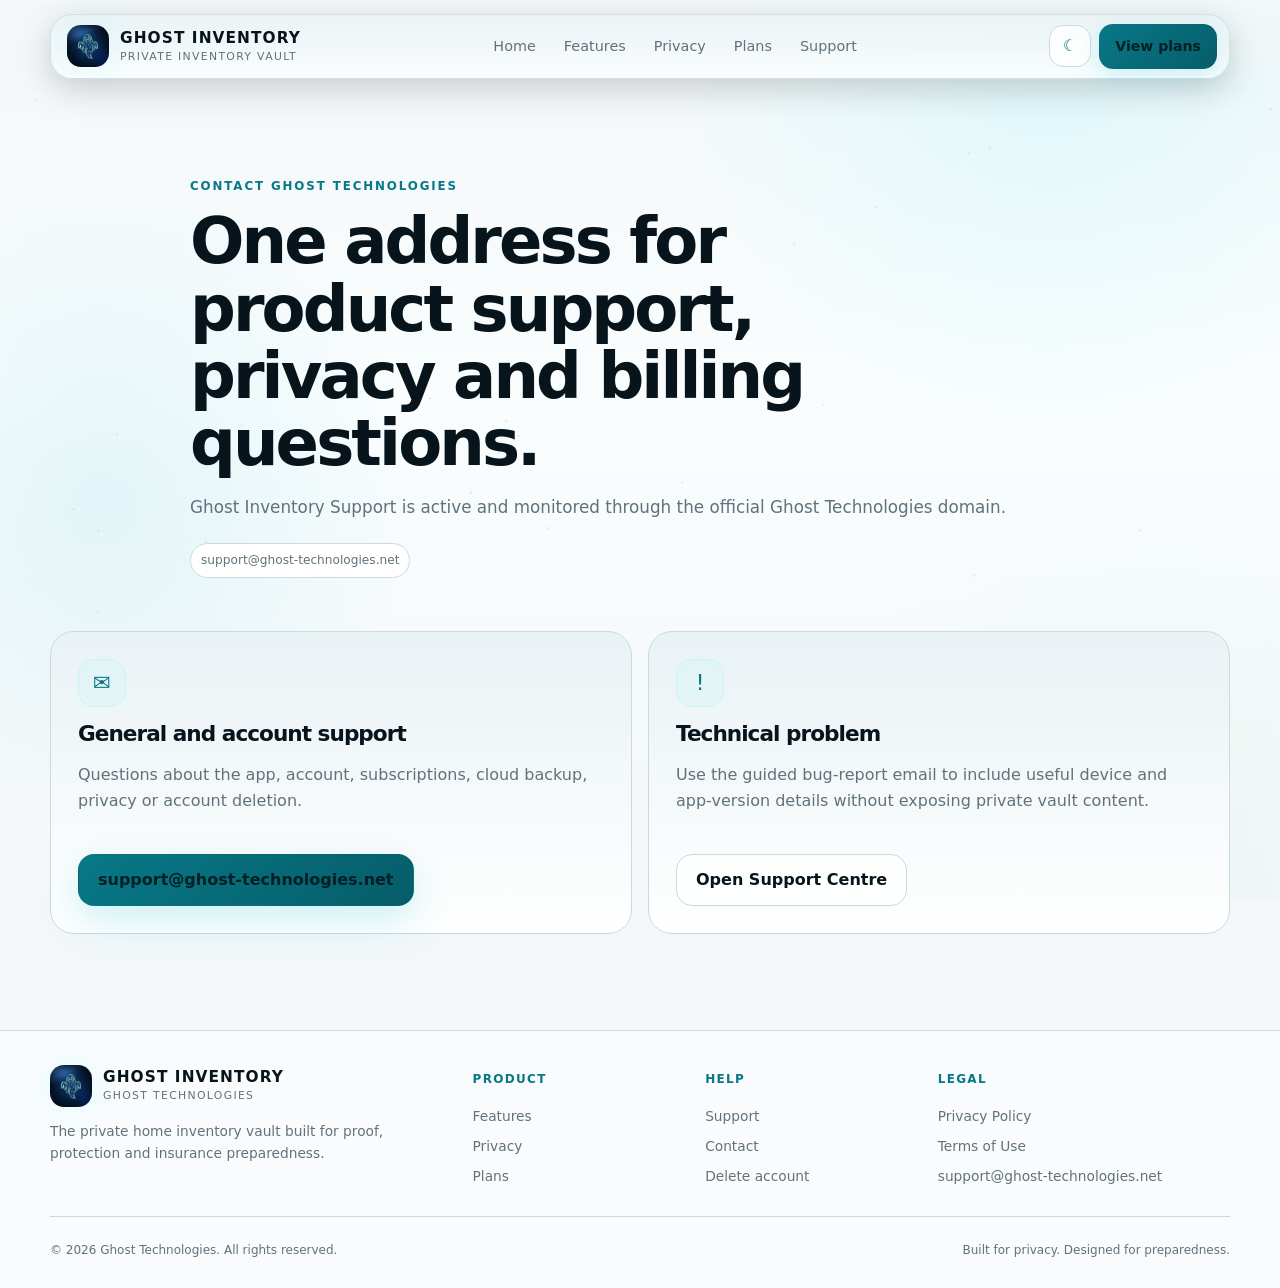
==== contact/index.html @ 8e13307a "Add files via upload" ====
<!doctype html><html lang="en"><head><meta charset="utf-8"><meta name="viewport" content="width=device-width,initial-scale=1"><title>Contact — Ghost Inventory</title><meta name="description" content="Contact Ghost Inventory Support for product, account, subscription, privacy and technical questions."><meta name="theme-color" content="#020609"><link rel="canonical" href="https://ghost-technologies.net/contact/"><link rel="icon" href="/assets/images/icon-32.png" sizes="32x32"><link rel="apple-touch-icon" href="/assets/images/icon-192.png"><link rel="manifest" href="/site.webmanifest"><meta property="og:title" content="Contact — Ghost Inventory"><meta property="og:description" content="Contact Ghost Inventory Support for product, account, subscription, privacy and technical questions."><meta property="og:type" content="website"><meta property="og:image" content="https://ghost-technologies.net/assets/images/social-card.jpg"><meta property="og:url" content="https://ghost-technologies.net/contact/"><meta name="twitter:card" content="summary_large_image"><link rel="stylesheet" href="/assets/css/styles.css"></head><body>
<a class="skip-link" href="#main">Skip to content</a><div class="ambient"></div><canvas class="network-bg" aria-hidden="true"></canvas>
<header class="site-header"><div class="shell"><nav class="nav-wrap" aria-label="Primary navigation">
<a class="brand" href="/"><img src="/assets/images/ghost-inventory-icon.png" alt=""><span class="brand-wordmark"><strong>GHOST INVENTORY</strong><span>Private inventory vault</span></span></a>
<div class="nav-links" data-nav-links><a href="/">Home</a><a href="/#features">Features</a><a href="/#security">Privacy</a><a href="/#plans">Plans</a><a href="/support/">Support</a></div><div class="nav-actions"><button class="icon-btn" type="button" data-theme-toggle aria-label="Switch theme">☀</button><a class="nav-cta" href="/#plans">View plans</a><button class="menu-btn" type="button" data-mobile-menu aria-expanded="false" aria-label="Open navigation">☰</button></div>
</nav></div></header><main id="main">
<section class="legal-hero"><div class="shell"><div class="kicker">Contact Ghost Technologies</div><h1>One address for product support, privacy and billing questions.</h1><p>Ghost Inventory Support is active and monitored through the official Ghost Technologies domain.</p><div class="legal-meta"><span class="meta-chip">support@ghost-technologies.net</span></div></div></section><section class="section" style="padding-top:15px"><div class="shell"><div class="support-grid"><article class="support-card reveal"><div class="feature-icon">✉</div><h2>General and account support</h2><p>Questions about the app, account, subscriptions, cloud backup, privacy or account deletion.</p><a class="btn btn-primary" href="mailto:support@ghost-technologies.net?subject=Ghost%20Inventory%20Question">support@ghost-technologies.net</a></article><article class="support-card reveal"><div class="feature-icon">!</div><h2>Technical problem</h2><p>Use the guided bug-report email to include useful device and app-version details without exposing private vault content.</p><a class="btn btn-secondary" href="/support/">Open Support Centre</a></article></div></div></section></main><footer class="site-footer"><div class="shell"><div class="footer-grid">
<div class="footer-brand"><a class="brand" href="/"><img src="/assets/images/ghost-inventory-icon.png" alt=""><span class="brand-wordmark"><strong>GHOST INVENTORY</strong><span>Ghost Technologies</span></span></a><p>The private home inventory vault built for proof, protection and insurance preparedness.</p></div>
<div class="footer-col"><h4>Product</h4><a href="/#features">Features</a><a href="/#security">Privacy</a><a href="/#plans">Plans</a></div>
<div class="footer-col"><h4>Help</h4><a href="/support/">Support</a><a href="/contact/">Contact</a><a href="/delete-account/">Delete account</a></div>
<div class="footer-col"><h4>Legal</h4><a href="/privacy/">Privacy Policy</a><a href="/terms/">Terms of Use</a><a href="mailto:support@ghost-technologies.net">support@ghost-technologies.net</a></div>
</div><div class="footer-bottom"><span>© <span data-year></span> Ghost Technologies. All rights reserved.</span><span>Built for privacy. Designed for preparedness.</span></div></div></footer><script src="/assets/js/main.js" defer></script></body></html>
---- assets/css/styles.css ----
:root {
  --bg:#020609; --panel:#071118; --card:#0b1720; --card-soft:#11242e;
  --cyan:#72f5fb; --cyan-deep:#18b8cb; --text:#f5fbfd; --muted:#92a7b2;
  --line:#203944; --green:#78dfa2; --amber:#ffbf5b; --blue:#78b7ff;
  --purple:#b4a0ff; --gold:#ddb755; --danger:#ff737a;
  --shadow:0 24px 70px rgba(0,0,0,.38); --radius:24px; --max:1180px;
  color-scheme:dark;
}
:root[data-theme="light"] {
  --bg:#f3f7f9; --panel:#fafdfe; --card:#fff; --card-soft:#e9f2f5;
  --cyan:#087887; --cyan-deep:#065d69; --text:#07141b; --muted:#61727b;
  --line:#cadae0; --green:#13744c; --amber:#b96f00; --blue:#2168b6;
  --purple:#6849b6; --gold:#856100; --danger:#b3261e;
  --shadow:0 24px 65px rgba(24,55,68,.12); color-scheme:light;
}
*{box-sizing:border-box}html{scroll-behavior:smooth}body{margin:0;background:var(--bg);color:var(--text);font-family:Inter,ui-sans-serif,system-ui,-apple-system,BlinkMacSystemFont,"Segoe UI",sans-serif;line-height:1.6;overflow-x:hidden}a{color:inherit;text-decoration:none}img{max-width:100%;display:block}button,input,textarea{font:inherit}::selection{background:rgba(114,245,251,.25);color:var(--text)}
.skip-link{position:fixed;left:16px;top:-60px;background:var(--cyan);color:#001f26;padding:12px 16px;border-radius:12px;z-index:9999;font-weight:800}.skip-link:focus{top:16px}
.network-bg{position:fixed;inset:0;z-index:-3;width:100%;height:100%;opacity:.58;pointer-events:none}.ambient{position:fixed;inset:0;z-index:-4;pointer-events:none;background:radial-gradient(circle at 82% 8%,rgba(114,245,251,.16),transparent 28%),radial-gradient(circle at 8% 55%,rgba(24,184,203,.10),transparent 25%),radial-gradient(circle at 90% 90%,rgba(120,223,162,.06),transparent 24%),linear-gradient(180deg,var(--bg),var(--panel) 45%,var(--bg))}
.shell{width:min(var(--max),calc(100% - 36px));margin:0 auto}.site-header{position:sticky;top:0;z-index:50;padding:14px 0;background:linear-gradient(180deg,rgba(2,6,9,.88),rgba(2,6,9,.48),transparent);backdrop-filter:blur(18px);-webkit-backdrop-filter:blur(18px)}:root[data-theme="light"] .site-header{background:linear-gradient(180deg,rgba(243,247,249,.92),rgba(243,247,249,.6),transparent)}
.nav-wrap{display:flex;align-items:center;justify-content:space-between;gap:22px;padding:9px 12px 9px 16px;border:1px solid color-mix(in srgb,var(--line) 78%,transparent);border-radius:22px;background:linear-gradient(180deg,color-mix(in srgb,var(--card-soft) 88%,transparent),color-mix(in srgb,var(--panel) 94%,transparent));box-shadow:0 10px 34px rgba(0,0,0,.18)}.brand{display:flex;align-items:center;gap:11px;min-width:max-content}.brand img{width:42px;height:42px;border-radius:14px;box-shadow:0 0 28px rgba(114,245,251,.16)}.brand-wordmark{display:flex;flex-direction:column;line-height:1.1}.brand-wordmark strong{font-size:.96rem;letter-spacing:.07em}.brand-wordmark span{font-size:.68rem;color:var(--muted);letter-spacing:.12em;text-transform:uppercase;margin-top:4px}
.nav-links{display:flex;align-items:center;gap:4px}.nav-links a{padding:10px 12px;color:var(--muted);font-size:.9rem;border-radius:12px;transition:.2s ease}.nav-links a:hover,.nav-links a[aria-current="page"]{color:var(--text);background:color-mix(in srgb,var(--card-soft) 78%,transparent)}.nav-actions{display:flex;align-items:center;gap:8px}.icon-btn,.menu-btn{width:42px;height:42px;border-radius:14px;border:1px solid var(--line);background:color-mix(in srgb,var(--card) 86%,transparent);color:var(--cyan);display:grid;place-items:center;cursor:pointer;transition:.2s ease}.icon-btn:hover,.menu-btn:hover{transform:translateY(-1px);border-color:color-mix(in srgb,var(--cyan) 45%,var(--line))}.menu-btn{display:none}.nav-cta{padding:11px 16px;border-radius:14px;background:linear-gradient(135deg,var(--cyan),var(--cyan-deep));color:#001f26;font-weight:850;font-size:.88rem;box-shadow:0 8px 24px rgba(24,184,203,.18)}
.hero{padding:88px 0 68px;min-height:760px;display:grid;align-items:center}.hero-grid{display:grid;grid-template-columns:minmax(0,1.02fr) minmax(430px,.98fr);gap:64px;align-items:center}.eyebrow{display:inline-flex;align-items:center;gap:9px;color:var(--cyan);font-size:.76rem;letter-spacing:.15em;text-transform:uppercase;font-weight:800}.eyebrow:before{content:"";width:30px;height:1px;background:linear-gradient(90deg,transparent,var(--cyan))}.hero h1{font-size:clamp(3.2rem,7vw,6.2rem);line-height:.96;letter-spacing:-.055em;margin:18px 0 24px;max-width:820px}.hero h1 span{display:block;background:linear-gradient(110deg,var(--text) 12%,var(--cyan) 62%,var(--blue));-webkit-background-clip:text;background-clip:text;color:transparent}.hero-copy{font-size:clamp(1.05rem,1.6vw,1.25rem);color:var(--muted);max-width:680px}.hero-actions{display:flex;gap:12px;flex-wrap:wrap;margin-top:32px}.btn{display:inline-flex;align-items:center;justify-content:center;gap:9px;min-height:50px;padding:12px 19px;border-radius:16px;border:1px solid var(--line);font-weight:800;transition:.22s ease;cursor:pointer}.btn:hover{transform:translateY(-2px)}.btn-primary{background:linear-gradient(135deg,var(--cyan),var(--cyan-deep));color:#001f26;border-color:transparent;box-shadow:0 15px 38px rgba(24,184,203,.2)}.btn-secondary{background:color-mix(in srgb,var(--card) 86%,transparent);color:var(--text)}.hero-proof{display:flex;gap:22px;flex-wrap:wrap;margin-top:30px;color:var(--muted);font-size:.88rem}.hero-proof span{display:flex;align-items:center;gap:8px}.hero-proof i{width:7px;height:7px;border-radius:50%;background:var(--green);box-shadow:0 0 14px var(--green)}
.device-stage{position:relative;min-height:610px;display:grid;place-items:center}.device-glow{position:absolute;width:510px;height:510px;border-radius:50%;background:radial-gradient(circle,rgba(114,245,251,.18),rgba(24,184,203,.06) 45%,transparent 70%);filter:blur(5px)}.phone{position:relative;width:350px;min-height:690px;border-radius:52px;padding:13px;background:linear-gradient(145deg,#213844,#071118 44%,#0b1720);box-shadow:0 50px 100px rgba(0,0,0,.52),inset 0 0 0 1px rgba(255,255,255,.14);transform:rotate(2.2deg);z-index:2}.phone:before{content:"";position:absolute;top:18px;left:50%;transform:translateX(-50%);width:103px;height:26px;border-radius:20px;background:#020609;z-index:5}.phone-screen{min-height:664px;border-radius:41px;overflow:hidden;padding:44px 14px 18px;background:radial-gradient(circle at 90% 0,rgba(114,245,251,.13),transparent 27%),linear-gradient(180deg,#020609,#071118 58%,#020609);border:1px solid rgba(114,245,251,.1)}.mock-top{display:flex;justify-content:space-between;align-items:center;margin-bottom:17px}.mock-brand{font-size:.72rem;letter-spacing:.13em;color:var(--cyan);font-weight:800}.mock-avatar{width:31px;height:31px;border-radius:11px;background:var(--card-soft);border:1px solid var(--line);display:grid;place-items:center;color:var(--cyan)}.mock-title{font-size:1.33rem;font-weight:800;margin-bottom:3px}.mock-sub{font-size:.72rem;color:var(--muted)}.property-card{margin-top:14px;border-radius:21px;overflow:hidden;border:1px solid var(--line);background:var(--card);box-shadow:0 18px 40px rgba(0,0,0,.28)}.property-image{height:150px;background:linear-gradient(180deg,transparent 40%,rgba(2,6,9,.86)),url('/assets/images/estate.jpg') center/cover}.property-body{padding:13px}.property-line{display:flex;justify-content:space-between;gap:8px;align-items:center}.property-line strong{font-size:.9rem}.status-pill{font-size:.58rem;letter-spacing:.08em;padding:5px 7px;border-radius:99px;color:var(--green);background:rgba(120,223,162,.09);border:1px solid rgba(120,223,162,.24)}.property-meta{display:flex;gap:15px;color:var(--muted);font-size:.64rem;margin-top:7px}.mock-grid{display:grid;grid-template-columns:repeat(3,1fr);gap:8px;margin-top:11px}.metric{padding:10px 8px;border-radius:15px;background:var(--card);border:1px solid var(--line)}.metric b{display:block;font-size:.88rem}.metric span{font-size:.56rem;color:var(--muted);text-transform:uppercase;letter-spacing:.08em}.activity{margin-top:12px;padding:13px;border-radius:18px;background:linear-gradient(180deg,var(--card-soft),var(--card));border:1px solid var(--line)}.activity-head{display:flex;justify-content:space-between;font-size:.72rem;font-weight:800;margin-bottom:10px}.activity-list{display:grid;gap:8px}.activity-item{display:flex;align-items:center;gap:9px}.activity-thumb{width:34px;height:34px;border-radius:11px;object-fit:cover}.activity-copy{flex:1;min-width:0}.activity-copy b{font-size:.64rem;display:block;white-space:nowrap;overflow:hidden;text-overflow:ellipsis}.activity-copy span{font-size:.55rem;color:var(--muted)}.floating-chip{position:absolute;z-index:4;padding:13px 15px;border-radius:18px;background:linear-gradient(180deg,rgba(17,36,46,.94),rgba(7,17,24,.94));border:1px solid rgba(114,245,251,.28);box-shadow:var(--shadow);backdrop-filter:blur(14px);font-size:.78rem}.floating-chip b{color:var(--cyan);display:block;font-size:.68rem;letter-spacing:.08em;text-transform:uppercase;margin-bottom:2px}.chip-one{left:-16px;top:120px}.chip-two{right:-20px;bottom:95px}
.trust-bar{padding:18px 0 80px}.trust-card{display:grid;grid-template-columns:repeat(4,1fr);gap:1px;border:1px solid var(--line);border-radius:23px;overflow:hidden;background:var(--line);box-shadow:var(--shadow)}.trust-item{padding:20px;background:color-mix(in srgb,var(--card) 94%,transparent)}.trust-item strong{font-size:.9rem;display:block}.trust-item span{font-size:.78rem;color:var(--muted)}
.section{padding:96px 0}.section-head{max-width:760px;margin-bottom:42px}.section-head.center{text-align:center;margin-inline:auto}.kicker{font-size:.74rem;letter-spacing:.16em;text-transform:uppercase;color:var(--cyan);font-weight:850}.section h2,.legal-hero h1{font-size:clamp(2.3rem,5vw,4.4rem);line-height:1.05;letter-spacing:-.045em;margin:13px 0 16px}.section-head p,.legal-hero p{color:var(--muted);font-size:1.05rem}.feature-grid{display:grid;grid-template-columns:repeat(12,1fr);gap:16px}.feature-card{position:relative;overflow:hidden;padding:28px;border:1px solid var(--line);border-radius:var(--radius);background:linear-gradient(180deg,color-mix(in srgb,var(--card-soft) 76%,transparent),color-mix(in srgb,var(--card) 94%,transparent));box-shadow:0 18px 50px rgba(0,0,0,.18);min-height:260px}.feature-card.large{grid-column:span 7}.feature-card.medium{grid-column:span 5}.feature-card.third{grid-column:span 4}.feature-icon{width:48px;height:48px;border-radius:16px;display:grid;place-items:center;background:rgba(114,245,251,.08);border:1px solid rgba(114,245,251,.23);color:var(--cyan);font-size:1.35rem}.feature-card h3{font-size:1.35rem;margin:20px 0 8px}.feature-card p{color:var(--muted);margin:0;max-width:520px}.feature-card .micro{margin-top:22px;font-size:.72rem;letter-spacing:.1em;text-transform:uppercase;color:var(--cyan)}.card-orb{position:absolute;width:220px;height:220px;border-radius:50%;right:-80px;bottom:-100px;background:radial-gradient(circle,rgba(114,245,251,.15),transparent 65%)}
.security-wrap{display:grid;grid-template-columns:.95fr 1.05fr;gap:56px;align-items:center}.security-visual{position:relative;min-height:540px;border-radius:34px;border:1px solid var(--line);background:radial-gradient(circle at 50% 28%,rgba(114,245,251,.15),transparent 34%),linear-gradient(180deg,var(--card-soft),var(--card));display:grid;place-items:center;overflow:hidden;box-shadow:var(--shadow)}.security-visual:after{content:"";position:absolute;inset:20px;border:1px solid rgba(114,245,251,.08);border-radius:25px}.security-ghost{width:260px;filter:drop-shadow(0 0 38px rgba(114,245,251,.25));animation:float 6s ease-in-out infinite}.security-ring{position:absolute;width:370px;height:370px;border-radius:50%;border:1px solid rgba(114,245,251,.2);box-shadow:inset 0 0 50px rgba(114,245,251,.04)}.security-ring:before,.security-ring:after{content:"";position:absolute;border-radius:50%;inset:32px;border:1px dashed rgba(114,245,251,.15)}.security-ring:after{inset:76px;border-style:solid}.security-copy ul{list-style:none;padding:0;margin:28px 0 0;display:grid;gap:14px}.security-copy li{display:grid;grid-template-columns:38px 1fr;gap:12px;align-items:start;padding:14px;border-radius:17px;border:1px solid var(--line);background:color-mix(in srgb,var(--card) 83%,transparent)}.security-copy li i{width:34px;height:34px;border-radius:12px;background:rgba(120,223,162,.09);border:1px solid rgba(120,223,162,.2);display:grid;place-items:center;color:var(--green);font-style:normal;font-weight:900}.security-copy li b{display:block;margin-bottom:2px}.security-copy li span{font-size:.86rem;color:var(--muted)}
.steps{display:grid;grid-template-columns:repeat(3,1fr);gap:16px}.step{padding:26px;border-radius:23px;border:1px solid var(--line);background:var(--card)}.step-num{font-size:.72rem;color:var(--cyan);letter-spacing:.1em;font-weight:900}.step h3{font-size:1.22rem;margin:12px 0 7px}.step p{color:var(--muted);margin:0}.step-line{height:3px;width:52px;border-radius:5px;background:linear-gradient(90deg,var(--cyan),var(--cyan-deep));margin-top:20px}
.pricing-grid{display:grid;grid-template-columns:repeat(3,1fr);gap:16px;align-items:stretch}.price-card{position:relative;padding:27px;border:1px solid var(--line);border-radius:27px;background:linear-gradient(180deg,var(--card-soft),var(--card));display:flex;flex-direction:column;box-shadow:0 20px 55px rgba(0,0,0,.17)}.price-card.featured{border-color:rgba(114,245,251,.46);transform:translateY(-8px);box-shadow:0 28px 76px rgba(24,184,203,.13)}.price-badge{position:absolute;top:18px;right:18px;font-size:.62rem;letter-spacing:.1em;text-transform:uppercase;padding:6px 9px;border-radius:99px;color:var(--green);background:rgba(120,223,162,.09);border:1px solid rgba(120,223,162,.24)}.price-card h3{font-size:1.3rem;margin:0 0 2px}.price-card>p{color:var(--muted);font-size:.85rem;min-height:44px}.price{display:flex;align-items:end;gap:5px;margin:16px 0 2px}.price strong{font-size:2.45rem;line-height:1;letter-spacing:-.04em}.price span{color:var(--muted);font-size:.8rem;margin-bottom:5px}.annual{font-size:.78rem;color:var(--cyan);min-height:39px}.price-list{list-style:none;padding:0;margin:22px 0 28px;display:grid;gap:10px;flex:1}.price-list li{font-size:.88rem;color:var(--muted);display:flex;gap:9px}.price-list li:before{content:"✓";color:var(--green);font-weight:900}.price-list li.no:before{content:"—";color:var(--muted)}.price-note{text-align:center;color:var(--muted);font-size:.76rem;margin-top:22px}
.cta-panel{position:relative;overflow:hidden;padding:55px;border-radius:34px;border:1px solid rgba(114,245,251,.25);background:radial-gradient(circle at 90% 20%,rgba(114,245,251,.16),transparent 36%),linear-gradient(135deg,var(--card-soft),var(--panel));display:grid;grid-template-columns:1fr auto;gap:30px;align-items:center;box-shadow:var(--shadow)}.cta-panel h2{font-size:clamp(2.1rem,4vw,3.6rem);margin:0 0 10px}.cta-panel p{margin:0;color:var(--muted);max-width:700px}.cta-logo{position:absolute;right:220px;bottom:-96px;width:250px;opacity:.08;transform:rotate(-8deg)}
.site-footer{padding:34px 0 28px;border-top:1px solid var(--line);background:color-mix(in srgb,var(--panel) 78%,transparent)}.footer-grid{display:grid;grid-template-columns:1.35fr .7fr .7fr 1fr;gap:28px}.footer-brand p{color:var(--muted);font-size:.86rem;max-width:380px}.footer-col h4{font-size:.75rem;letter-spacing:.11em;text-transform:uppercase;color:var(--cyan);margin:5px 0 12px}.footer-col a{display:block;color:var(--muted);font-size:.86rem;padding:4px 0}.footer-col a:hover{color:var(--text)}.footer-bottom{display:flex;justify-content:space-between;gap:20px;color:var(--muted);font-size:.75rem;padding-top:24px;margin-top:25px;border-top:1px solid var(--line)}
.legal-hero{padding:84px 0 38px}.legal-hero .shell{max-width:900px}.legal-hero h1{max-width:800px}.legal-meta{display:flex;gap:10px;flex-wrap:wrap;margin-top:22px}.meta-chip{padding:7px 10px;border-radius:99px;border:1px solid var(--line);background:var(--card);color:var(--muted);font-size:.76rem}.legal-layout{display:grid;grid-template-columns:250px minmax(0,1fr);gap:42px;padding:24px 0 100px;max-width:1020px}.toc{position:sticky;top:112px;align-self:start;padding:18px;border-radius:20px;border:1px solid var(--line);background:var(--card)}.toc strong{font-size:.73rem;text-transform:uppercase;letter-spacing:.12em;color:var(--cyan)}.toc a{display:block;font-size:.8rem;color:var(--muted);padding:7px 0;border-bottom:1px solid color-mix(in srgb,var(--line) 55%,transparent)}.toc a:last-child{border:0}.legal-content{min-width:0}.legal-section{scroll-margin-top:120px;padding:7px 0 28px;border-bottom:1px solid var(--line);margin-bottom:24px}.legal-section:last-child{border:0}.legal-section h2{font-size:1.5rem;letter-spacing:-.02em;margin:0 0 12px}.legal-section h3{font-size:1.05rem;margin:22px 0 6px}.legal-section p,.legal-section li{color:var(--muted)}.legal-section ul{padding-left:20px}.callout{padding:18px 20px;border-radius:18px;border:1px solid rgba(114,245,251,.25);background:rgba(114,245,251,.06);color:var(--muted);margin:18px 0}.callout strong{color:var(--text)}
.support-grid{display:grid;grid-template-columns:repeat(2,1fr);gap:16px}.support-card{padding:27px;border:1px solid var(--line);border-radius:24px;background:linear-gradient(180deg,var(--card-soft),var(--card))}.support-card h2{font-size:1.35rem;margin:16px 0 8px}.support-card p{color:var(--muted);min-height:76px}.faq{display:grid;gap:10px}.faq details{border:1px solid var(--line);border-radius:18px;background:var(--card);padding:16px 18px}.faq summary{cursor:pointer;font-weight:800}.faq p{color:var(--muted);margin:10px 0 0}.email-box{word-break:break-word;color:var(--cyan);font-weight:800}
.reveal{opacity:0;transform:translateY(22px);transition:opacity .7s ease,transform .7s ease}.reveal.visible{opacity:1;transform:none}@keyframes float{0%,100%{transform:translateY(-5px)}50%{transform:translateY(12px)}}
@media(max-width:1020px){.nav-links{display:none;position:absolute;top:78px;left:18px;right:18px;padding:12px;border:1px solid var(--line);border-radius:18px;background:var(--panel);box-shadow:var(--shadow);flex-direction:column;align-items:stretch}.nav-links.open{display:flex}.nav-links a{padding:12px}.menu-btn{display:grid}.nav-cta{display:none}.hero{padding-top:62px}.hero-grid{grid-template-columns:1fr;gap:30px}.hero-copy{max-width:750px}.device-stage{min-height:730px}.chip-one{left:8%}.chip-two{right:7%}.security-wrap{grid-template-columns:1fr}.security-visual{min-height:480px}.feature-card.large,.feature-card.medium{grid-column:span 6}.feature-card.third{grid-column:span 6}.pricing-grid{grid-template-columns:1fr}.price-card.featured{transform:none}.footer-grid{grid-template-columns:1.4fr 1fr 1fr}.footer-brand{grid-column:1/-1}.legal-layout{grid-template-columns:1fr}.toc{position:relative;top:auto}.trust-card{grid-template-columns:repeat(2,1fr)}}
@media(max-width:680px){.shell{width:min(100% - 24px,var(--max))}.site-header{padding:8px 0}.brand-wordmark span{display:none}.brand-wordmark strong{font-size:.82rem}.brand img{width:38px;height:38px}.nav-wrap{border-radius:18px}.hero{padding:55px 0 40px;min-height:auto}.hero h1{font-size:clamp(2.65rem,15vw,4.2rem)}.hero-actions .btn{width:100%}.hero-proof{gap:12px;display:grid}.device-stage{min-height:610px}.phone{width:300px;min-height:590px;border-radius:44px}.phone-screen{min-height:564px;border-radius:34px}.property-image{height:118px}.mock-grid{gap:5px}.metric{padding:8px 5px}.activity{display:none}.floating-chip{font-size:.67rem;padding:10px 11px}.chip-one{left:0;top:90px}.chip-two{right:0;bottom:75px}.trust-card{grid-template-columns:1fr}.trust-item{padding:16px}.section{padding:72px 0}.feature-card.large,.feature-card.medium,.feature-card.third{grid-column:span 12}.feature-card{min-height:auto;padding:22px}.steps{grid-template-columns:1fr}.security-visual{min-height:390px}.security-ghost{width:190px}.security-ring{width:280px;height:280px}.cta-panel{padding:31px 23px;grid-template-columns:1fr}.cta-panel .btn{width:100%}.cta-logo{display:none}.footer-grid{grid-template-columns:1fr 1fr}.footer-brand{grid-column:1/-1}.footer-bottom{flex-direction:column}.legal-hero{padding:60px 0 25px}.legal-layout{padding-bottom:72px}.toc{display:none}.support-grid{grid-template-columns:1fr}.support-card p{min-height:auto}}
@media(prefers-reduced-motion:reduce){html{scroll-behavior:auto}.reveal{opacity:1;transform:none;transition:none}.security-ghost{animation:none}.btn:hover,.icon-btn:hover,.menu-btn:hover{transform:none}}
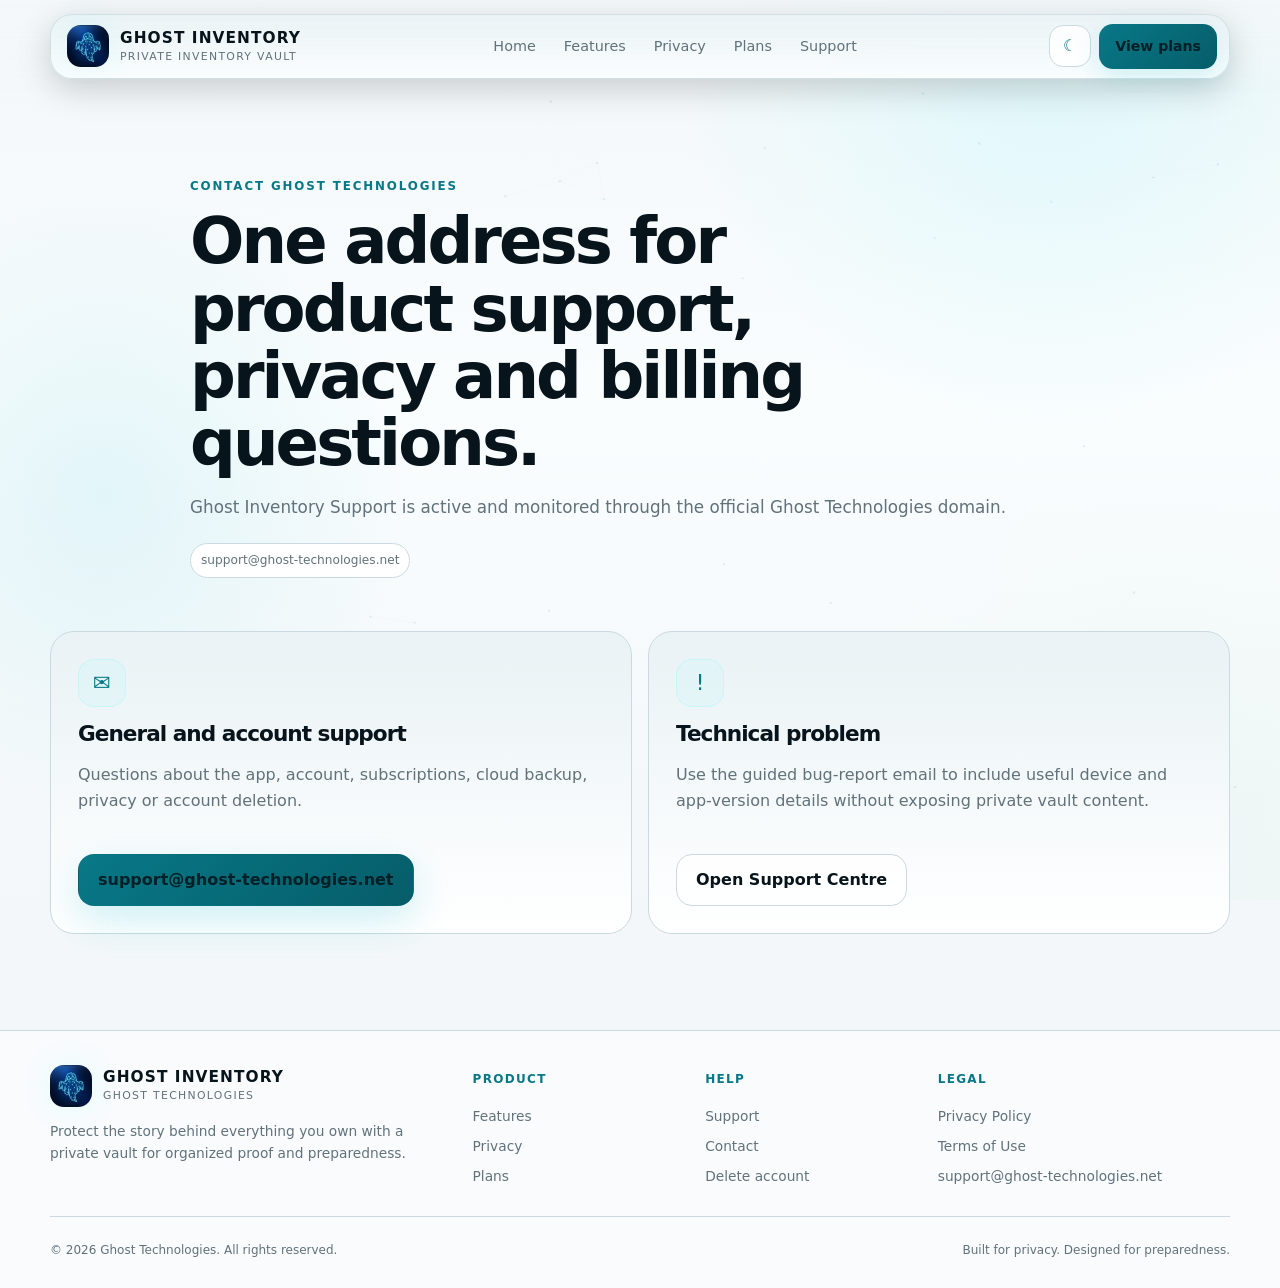
==== commit 6a987e81: "Add files via upload Update website To V2.66.44 branding and legal alignment" ====
--- a/contact/index.html
+++ b/contact/index.html
@@ -1,12 +1,13 @@
-<!doctype html><html lang="en"><head><meta charset="utf-8"><meta name="viewport" content="width=device-width,initial-scale=1"><title>Contact — Ghost Inventory</title><meta name="description" content="Contact Ghost Inventory Support for product, account, subscription, privacy and technical questions."><meta name="theme-color" content="#020609"><link rel="canonical" href="https://ghost-technologies.net/contact/"><link rel="icon" href="/assets/images/icon-32.png" sizes="32x32"><link rel="apple-touch-icon" href="/assets/images/icon-192.png"><link rel="manifest" href="/site.webmanifest"><meta property="og:title" content="Contact — Ghost Inventory"><meta property="og:description" content="Contact Ghost Inventory Support for product, account, subscription, privacy and technical questions."><meta property="og:type" content="website"><meta property="og:image" content="https://ghost-technologies.net/assets/images/social-card.jpg"><meta property="og:url" content="https://ghost-technologies.net/contact/"><meta name="twitter:card" content="summary_large_image"><link rel="stylesheet" href="/assets/css/styles.css"></head><body>
-<a class="skip-link" href="#main">Skip to content</a><div class="ambient"></div><canvas class="network-bg" aria-hidden="true"></canvas>
-<header class="site-header"><div class="shell"><nav class="nav-wrap" aria-label="Primary navigation">
-<a class="brand" href="/"><img src="/assets/images/ghost-inventory-icon.png" alt=""><span class="brand-wordmark"><strong>GHOST INVENTORY</strong><span>Private inventory vault</span></span></a>
-<div class="nav-links" data-nav-links><a href="/">Home</a><a href="/#features">Features</a><a href="/#security">Privacy</a><a href="/#plans">Plans</a><a href="/support/">Support</a></div><div class="nav-actions"><button class="icon-btn" type="button" data-theme-toggle aria-label="Switch theme">☀</button><a class="nav-cta" href="/#plans">View plans</a><button class="menu-btn" type="button" data-mobile-menu aria-expanded="false" aria-label="Open navigation">☰</button></div>
+<!DOCTYPE html>
+<html lang="en"><head><meta charset="utf-8"/><meta content="width=device-width,initial-scale=1" name="viewport"/><title>Contact — Ghost Inventory</title><meta content="Contact Ghost Inventory Support for product, account, subscription, privacy and technical questions." name="description"/><meta content="#020609" name="theme-color"/><link href="https://ghost-technologies.net/contact/" rel="canonical"/><link href="/assets/images/icon-32.png" rel="icon" sizes="32x32"/><link href="/assets/images/icon-192.png" rel="apple-touch-icon"/><link href="/site.webmanifest" rel="manifest"/><meta content="Contact — Ghost Inventory" property="og:title"/><meta content="Contact Ghost Inventory Support for product, account, subscription, privacy and technical questions." property="og:description"/><meta content="website" property="og:type"/><meta content="https://ghost-technologies.net/assets/images/social-card.jpg" property="og:image"/><meta content="https://ghost-technologies.net/contact/" property="og:url"/><meta content="summary_large_image" name="twitter:card"/><link href="/assets/css/styles.css" rel="stylesheet"/></head><body>
+<a class="skip-link" href="#main">Skip to content</a><div class="ambient"></div><canvas aria-hidden="true" class="network-bg"></canvas>
+<header class="site-header"><div class="shell"><nav aria-label="Primary navigation" class="nav-wrap">
+<a class="brand" href="/"><img alt="" src="/assets/images/ghost-inventory-icon.png"/><span class="brand-wordmark"><strong>GHOST INVENTORY</strong><span>Private inventory vault</span></span></a>
+<div class="nav-links" data-nav-links=""><a href="/">Home</a><a href="/#features">Features</a><a href="/#security">Privacy</a><a href="/#plans">Plans</a><a href="/support/">Support</a></div><div class="nav-actions"><button aria-label="Switch theme" class="icon-btn" data-theme-toggle="" type="button">☀</button><a class="nav-cta" href="/#plans">View plans</a><button aria-expanded="false" aria-label="Open navigation" class="menu-btn" data-mobile-menu="" type="button">☰</button></div>
 </nav></div></header><main id="main">
 <section class="legal-hero"><div class="shell"><div class="kicker">Contact Ghost Technologies</div><h1>One address for product support, privacy and billing questions.</h1><p>Ghost Inventory Support is active and monitored through the official Ghost Technologies domain.</p><div class="legal-meta"><span class="meta-chip">support@ghost-technologies.net</span></div></div></section><section class="section" style="padding-top:15px"><div class="shell"><div class="support-grid"><article class="support-card reveal"><div class="feature-icon">✉</div><h2>General and account support</h2><p>Questions about the app, account, subscriptions, cloud backup, privacy or account deletion.</p><a class="btn btn-primary" href="mailto:support@ghost-technologies.net?subject=Ghost%20Inventory%20Question">support@ghost-technologies.net</a></article><article class="support-card reveal"><div class="feature-icon">!</div><h2>Technical problem</h2><p>Use the guided bug-report email to include useful device and app-version details without exposing private vault content.</p><a class="btn btn-secondary" href="/support/">Open Support Centre</a></article></div></div></section></main><footer class="site-footer"><div class="shell"><div class="footer-grid">
-<div class="footer-brand"><a class="brand" href="/"><img src="/assets/images/ghost-inventory-icon.png" alt=""><span class="brand-wordmark"><strong>GHOST INVENTORY</strong><span>Ghost Technologies</span></span></a><p>The private home inventory vault built for proof, protection and insurance preparedness.</p></div>
+<div class="footer-brand"><a class="brand" href="/"><img alt="" src="/assets/images/ghost-inventory-icon.png"/><span class="brand-wordmark"><strong>GHOST INVENTORY</strong><span>Ghost Technologies</span></span></a><p>Protect the story behind everything you own with a private vault for organized proof and preparedness.</p></div>
 <div class="footer-col"><h4>Product</h4><a href="/#features">Features</a><a href="/#security">Privacy</a><a href="/#plans">Plans</a></div>
 <div class="footer-col"><h4>Help</h4><a href="/support/">Support</a><a href="/contact/">Contact</a><a href="/delete-account/">Delete account</a></div>
 <div class="footer-col"><h4>Legal</h4><a href="/privacy/">Privacy Policy</a><a href="/terms/">Terms of Use</a><a href="mailto:support@ghost-technologies.net">support@ghost-technologies.net</a></div>
-</div><div class="footer-bottom"><span>© <span data-year></span> Ghost Technologies. All rights reserved.</span><span>Built for privacy. Designed for preparedness.</span></div></div></footer><script src="/assets/js/main.js" defer></script></body></html>+</div><div class="footer-bottom"><span>© <span data-year=""></span> Ghost Technologies. All rights reserved.</span><span>Built for privacy. Designed for preparedness.</span></div></div></footer><script defer="" src="/assets/js/main.js"></script></body></html>
--- a/assets/css/styles.css
+++ b/assets/css/styles.css
@@ -35,3 +35,96 @@
 @media(max-width:1020px){.nav-links{display:none;position:absolute;top:78px;left:18px;right:18px;padding:12px;border:1px solid var(--line);border-radius:18px;background:var(--panel);box-shadow:var(--shadow);flex-direction:column;align-items:stretch}.nav-links.open{display:flex}.nav-links a{padding:12px}.menu-btn{display:grid}.nav-cta{display:none}.hero{padding-top:62px}.hero-grid{grid-template-columns:1fr;gap:30px}.hero-copy{max-width:750px}.device-stage{min-height:730px}.chip-one{left:8%}.chip-two{right:7%}.security-wrap{grid-template-columns:1fr}.security-visual{min-height:480px}.feature-card.large,.feature-card.medium{grid-column:span 6}.feature-card.third{grid-column:span 6}.pricing-grid{grid-template-columns:1fr}.price-card.featured{transform:none}.footer-grid{grid-template-columns:1.4fr 1fr 1fr}.footer-brand{grid-column:1/-1}.legal-layout{grid-template-columns:1fr}.toc{position:relative;top:auto}.trust-card{grid-template-columns:repeat(2,1fr)}}
 @media(max-width:680px){.shell{width:min(100% - 24px,var(--max))}.site-header{padding:8px 0}.brand-wordmark span{display:none}.brand-wordmark strong{font-size:.82rem}.brand img{width:38px;height:38px}.nav-wrap{border-radius:18px}.hero{padding:55px 0 40px;min-height:auto}.hero h1{font-size:clamp(2.65rem,15vw,4.2rem)}.hero-actions .btn{width:100%}.hero-proof{gap:12px;display:grid}.device-stage{min-height:610px}.phone{width:300px;min-height:590px;border-radius:44px}.phone-screen{min-height:564px;border-radius:34px}.property-image{height:118px}.mock-grid{gap:5px}.metric{padding:8px 5px}.activity{display:none}.floating-chip{font-size:.67rem;padding:10px 11px}.chip-one{left:0;top:90px}.chip-two{right:0;bottom:75px}.trust-card{grid-template-columns:1fr}.trust-item{padding:16px}.section{padding:72px 0}.feature-card.large,.feature-card.medium,.feature-card.third{grid-column:span 12}.feature-card{min-height:auto;padding:22px}.steps{grid-template-columns:1fr}.security-visual{min-height:390px}.security-ghost{width:190px}.security-ring{width:280px;height:280px}.cta-panel{padding:31px 23px;grid-template-columns:1fr}.cta-panel .btn{width:100%}.cta-logo{display:none}.footer-grid{grid-template-columns:1fr 1fr}.footer-brand{grid-column:1/-1}.footer-bottom{flex-direction:column}.legal-hero{padding:60px 0 25px}.legal-layout{padding-bottom:72px}.toc{display:none}.support-grid{grid-template-columns:1fr}.support-card p{min-height:auto}}
 @media(prefers-reduced-motion:reduce){html{scroll-behavior:auto}.reveal{opacity:1;transform:none;transition:none}.security-ghost{animation:none}.btn:hover,.icon-btn:hover,.menu-btn:hover{transform:none}}
+
+/* V2.66.43 mobile hero polish: keep the device and callouts readable on narrow Android screens. */
+.floating-chip{color:#d9edf3;line-height:1.35}
+
+@media(max-width:680px){
+  .device-stage{
+    min-height:auto;
+    width:100%;
+    padding:8px 0 10px;
+    display:grid;
+    grid-template-columns:minmax(0,1fr);
+    grid-template-rows:auto auto auto;
+    gap:14px;
+    place-items:center;
+    overflow:visible;
+  }
+  .device-glow{
+    width:min(92vw,380px);
+    height:min(92vw,380px);
+    left:50%;
+    top:50%;
+    transform:translate(-50%,-50%);
+  }
+  .phone{
+    grid-row:2;
+    width:min(78vw,286px);
+    min-height:552px;
+    padding:11px;
+    border-radius:41px;
+    transform:rotate(.6deg);
+  }
+  .phone:before{
+    top:16px;
+    width:88px;
+    height:23px;
+  }
+  .phone-screen{
+    min-height:530px;
+    padding:40px 12px 14px;
+    border-radius:32px;
+  }
+  .property-image{height:108px}
+  .floating-chip{
+    position:relative;
+    inset:auto;
+    z-index:4;
+    width:min(74vw,252px);
+    padding:11px 13px;
+    font-size:.72rem;
+    color:#d9edf3;
+    line-height:1.38;
+    box-shadow:0 16px 36px rgba(0,0,0,.28);
+    backdrop-filter:blur(18px);
+    -webkit-backdrop-filter:blur(18px);
+  }
+  .floating-chip b{
+    font-size:.66rem;
+    margin-bottom:3px;
+  }
+  .chip-one{
+    grid-row:1;
+    justify-self:start;
+    left:auto;
+    top:auto;
+    margin-left:4px;
+  }
+  .chip-two{
+    grid-row:3;
+    justify-self:end;
+    right:auto;
+    bottom:auto;
+    margin-right:4px;
+  }
+}
+
+@media(max-width:380px){
+  .phone{width:min(76vw,274px);min-height:532px}
+  .phone-screen{min-height:510px}
+  .property-image{height:100px}
+  .floating-chip{width:min(78vw,244px)}
+}
+
+
+
+/* V2.66.44 brand alignment: fit the longer emotional headline on narrow screens. */
+.hero-copy-block{max-width:780px}
+@media(max-width:680px){
+  .hero h1{font-size:clamp(2.25rem,11.7vw,3.55rem);line-height:.98;letter-spacing:-.055em;max-width:100%}
+  .hero-copy{font-size:.98rem;max-width:34rem}
+}
+@media(max-width:380px){
+  .hero h1{font-size:clamp(2.05rem,11.2vw,3rem)}
+}
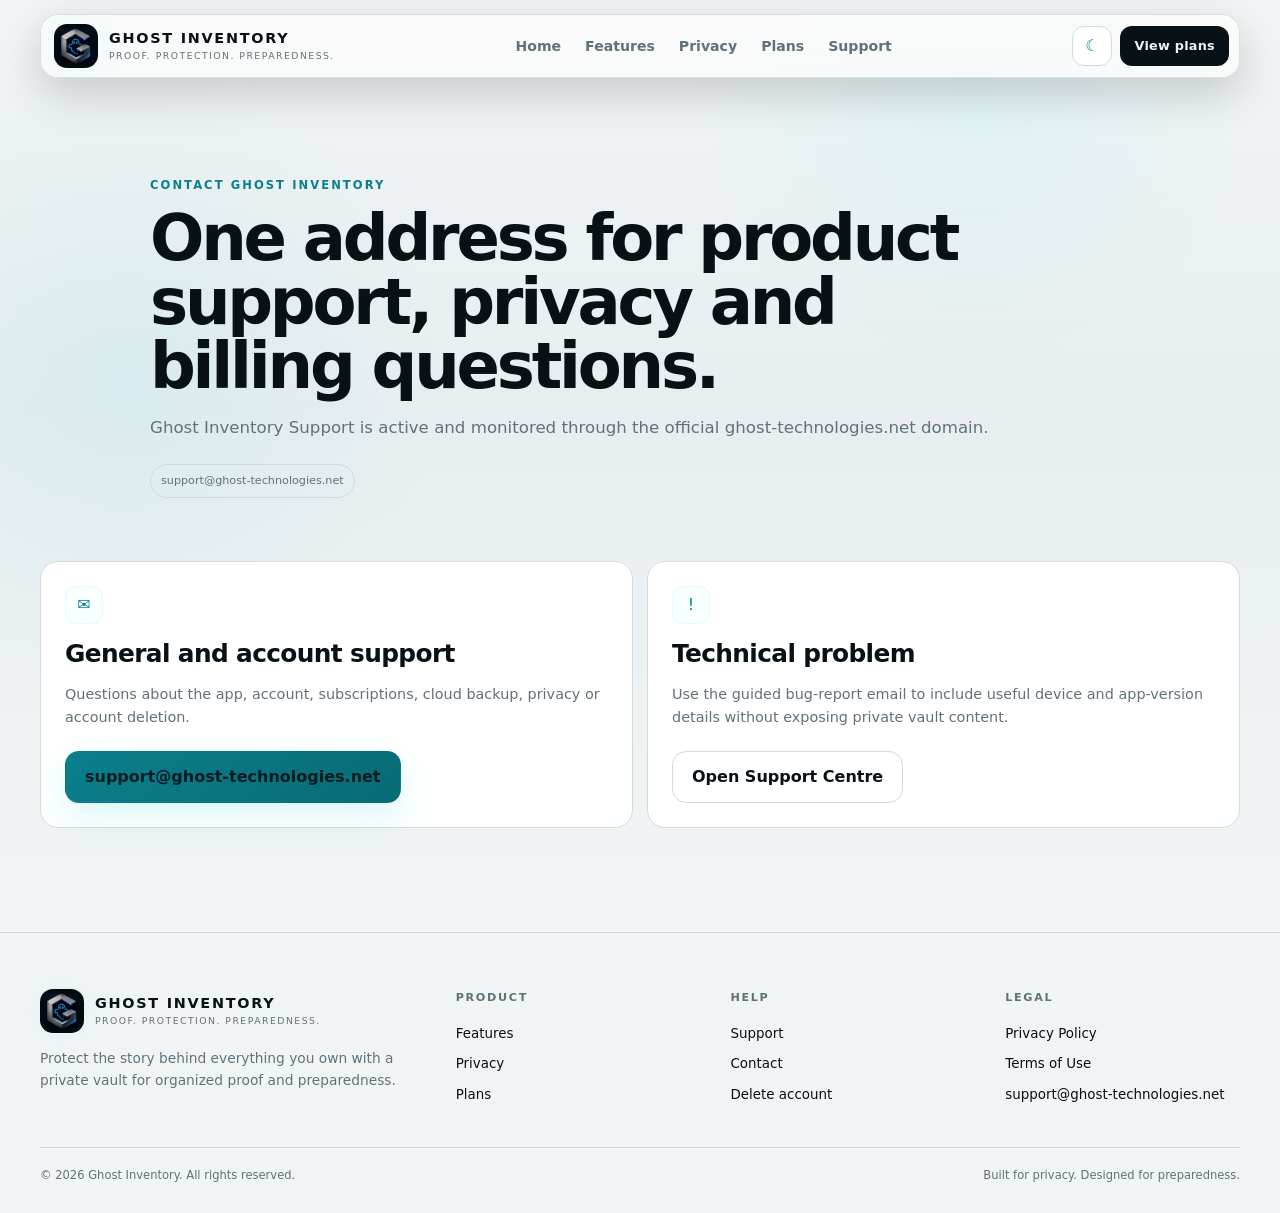
==== commit 3fc13ded: "pre-launch" ====
--- a/contact/index.html
+++ b/contact/index.html
@@ -1,13 +1,14 @@
 <!DOCTYPE html>
-<html lang="en"><head><meta charset="utf-8"/><meta content="width=device-width,initial-scale=1" name="viewport"/><title>Contact — Ghost Inventory</title><meta content="Contact Ghost Inventory Support for product, account, subscription, privacy and technical questions." name="description"/><meta content="#020609" name="theme-color"/><link href="https://ghost-technologies.net/contact/" rel="canonical"/><link href="/assets/images/icon-32.png" rel="icon" sizes="32x32"/><link href="/assets/images/icon-192.png" rel="apple-touch-icon"/><link href="/site.webmanifest" rel="manifest"/><meta content="Contact — Ghost Inventory" property="og:title"/><meta content="Contact Ghost Inventory Support for product, account, subscription, privacy and technical questions." property="og:description"/><meta content="website" property="og:type"/><meta content="https://ghost-technologies.net/assets/images/social-card.jpg" property="og:image"/><meta content="https://ghost-technologies.net/contact/" property="og:url"/><meta content="summary_large_image" name="twitter:card"/><link href="/assets/css/styles.css" rel="stylesheet"/></head><body>
+
+<html lang="en"><head><meta charset="utf-8"/><meta content="width=device-width,initial-scale=1" name="viewport"/><title>Contact — Ghost Inventory</title><meta content="Contact Ghost Inventory Support for product, account, subscription, privacy and technical questions." name="description"/><meta content="#05080b" name="theme-color"/><link href="https://ghost-technologies.net/contact/" rel="canonical"/><link href="/assets/images/icon-32.png" rel="icon" sizes="32x32"/><link href="/assets/images/icon-192.png" rel="apple-touch-icon"/><link href="/site.webmanifest" rel="manifest"/><meta content="Contact — Ghost Inventory" property="og:title"/><meta content="Contact Ghost Inventory Support for product, account, subscription, privacy and technical questions." property="og:description"/><meta content="website" property="og:type"/><meta content="https://ghost-technologies.net/assets/images/ghost-inventory-icon.png" property="og:image"/><meta content="https://ghost-technologies.net/contact/" property="og:url"/><meta content="summary_large_image" name="twitter:card"/><link href="/assets/css/styles.css" rel="stylesheet"/></head><body>
 <a class="skip-link" href="#main">Skip to content</a><div class="ambient"></div><canvas aria-hidden="true" class="network-bg"></canvas>
 <header class="site-header"><div class="shell"><nav aria-label="Primary navigation" class="nav-wrap">
-<a class="brand" href="/"><img alt="" src="/assets/images/ghost-inventory-icon.png"/><span class="brand-wordmark"><strong>GHOST INVENTORY</strong><span>Private inventory vault</span></span></a>
+<a class="brand" href="/"><img alt="" src="/assets/images/ghost-inventory-icon.png"/><span class="brand-wordmark"><strong>GHOST INVENTORY</strong><span>Proof. Protection. Preparedness.</span></span></a>
 <div class="nav-links" data-nav-links=""><a href="/">Home</a><a href="/#features">Features</a><a href="/#security">Privacy</a><a href="/#plans">Plans</a><a href="/support/">Support</a></div><div class="nav-actions"><button aria-label="Switch theme" class="icon-btn" data-theme-toggle="" type="button">☀</button><a class="nav-cta" href="/#plans">View plans</a><button aria-expanded="false" aria-label="Open navigation" class="menu-btn" data-mobile-menu="" type="button">☰</button></div>
 </nav></div></header><main id="main">
-<section class="legal-hero"><div class="shell"><div class="kicker">Contact Ghost Technologies</div><h1>One address for product support, privacy and billing questions.</h1><p>Ghost Inventory Support is active and monitored through the official Ghost Technologies domain.</p><div class="legal-meta"><span class="meta-chip">support@ghost-technologies.net</span></div></div></section><section class="section" style="padding-top:15px"><div class="shell"><div class="support-grid"><article class="support-card reveal"><div class="feature-icon">✉</div><h2>General and account support</h2><p>Questions about the app, account, subscriptions, cloud backup, privacy or account deletion.</p><a class="btn btn-primary" href="mailto:support@ghost-technologies.net?subject=Ghost%20Inventory%20Question">support@ghost-technologies.net</a></article><article class="support-card reveal"><div class="feature-icon">!</div><h2>Technical problem</h2><p>Use the guided bug-report email to include useful device and app-version details without exposing private vault content.</p><a class="btn btn-secondary" href="/support/">Open Support Centre</a></article></div></div></section></main><footer class="site-footer"><div class="shell"><div class="footer-grid">
-<div class="footer-brand"><a class="brand" href="/"><img alt="" src="/assets/images/ghost-inventory-icon.png"/><span class="brand-wordmark"><strong>GHOST INVENTORY</strong><span>Ghost Technologies</span></span></a><p>Protect the story behind everything you own with a private vault for organized proof and preparedness.</p></div>
+<section class="legal-hero"><div class="shell"><div class="kicker">Contact Ghost Inventory</div><h1>One address for product support, privacy and billing questions.</h1><p>Ghost Inventory Support is active and monitored through the official ghost-technologies.net domain.</p><div class="legal-meta"><span class="meta-chip">support@ghost-technologies.net</span></div></div></section><section class="section" style="padding-top:15px"><div class="shell"><div class="support-grid"><article class="support-card reveal"><div class="feature-icon">✉</div><h2>General and account support</h2><p>Questions about the app, account, subscriptions, cloud backup, privacy or account deletion.</p><a class="btn btn-primary" href="mailto:support@ghost-technologies.net?subject=Ghost%20Inventory%20Question">support@ghost-technologies.net</a></article><article class="support-card reveal"><div class="feature-icon">!</div><h2>Technical problem</h2><p>Use the guided bug-report email to include useful device and app-version details without exposing private vault content.</p><a class="btn btn-secondary" href="/support/">Open Support Centre</a></article></div></div></section></main><footer class="site-footer"><div class="shell"><div class="footer-grid">
+<div class="footer-brand"><a class="brand" href="/"><img alt="" src="/assets/images/ghost-inventory-icon.png"/><span class="brand-wordmark"><strong>GHOST INVENTORY</strong><span>Proof. Protection. Preparedness.</span></span></a><p>Protect the story behind everything you own with a private vault for organized proof and preparedness.</p></div>
 <div class="footer-col"><h4>Product</h4><a href="/#features">Features</a><a href="/#security">Privacy</a><a href="/#plans">Plans</a></div>
 <div class="footer-col"><h4>Help</h4><a href="/support/">Support</a><a href="/contact/">Contact</a><a href="/delete-account/">Delete account</a></div>
 <div class="footer-col"><h4>Legal</h4><a href="/privacy/">Privacy Policy</a><a href="/terms/">Terms of Use</a><a href="mailto:support@ghost-technologies.net">support@ghost-technologies.net</a></div>
-</div><div class="footer-bottom"><span>© <span data-year=""></span> Ghost Technologies. All rights reserved.</span><span>Built for privacy. Designed for preparedness.</span></div></div></footer><script defer="" src="/assets/js/main.js"></script></body></html>+</div><div class="footer-bottom"><span>© <span data-year=""></span> Ghost Inventory. All rights reserved.</span><span>Built for privacy. Designed for preparedness.</span></div></div></footer><script defer="" src="/assets/js/main.js"></script></body></html>
--- a/assets/css/styles.css
+++ b/assets/css/styles.css
@@ -1,130 +1,31 @@
-
-:root {
-  --bg:#020609; --panel:#071118; --card:#0b1720; --card-soft:#11242e;
-  --cyan:#72f5fb; --cyan-deep:#18b8cb; --text:#f5fbfd; --muted:#92a7b2;
-  --line:#203944; --green:#78dfa2; --amber:#ffbf5b; --blue:#78b7ff;
-  --purple:#b4a0ff; --gold:#ddb755; --danger:#ff737a;
-  --shadow:0 24px 70px rgba(0,0,0,.38); --radius:24px; --max:1180px;
-  color-scheme:dark;
-}
-:root[data-theme="light"] {
-  --bg:#f3f7f9; --panel:#fafdfe; --card:#fff; --card-soft:#e9f2f5;
-  --cyan:#087887; --cyan-deep:#065d69; --text:#07141b; --muted:#61727b;
-  --line:#cadae0; --green:#13744c; --amber:#b96f00; --blue:#2168b6;
-  --purple:#6849b6; --gold:#856100; --danger:#b3261e;
-  --shadow:0 24px 65px rgba(24,55,68,.12); color-scheme:light;
-}
-*{box-sizing:border-box}html{scroll-behavior:smooth}body{margin:0;background:var(--bg);color:var(--text);font-family:Inter,ui-sans-serif,system-ui,-apple-system,BlinkMacSystemFont,"Segoe UI",sans-serif;line-height:1.6;overflow-x:hidden}a{color:inherit;text-decoration:none}img{max-width:100%;display:block}button,input,textarea{font:inherit}::selection{background:rgba(114,245,251,.25);color:var(--text)}
-.skip-link{position:fixed;left:16px;top:-60px;background:var(--cyan);color:#001f26;padding:12px 16px;border-radius:12px;z-index:9999;font-weight:800}.skip-link:focus{top:16px}
-.network-bg{position:fixed;inset:0;z-index:-3;width:100%;height:100%;opacity:.58;pointer-events:none}.ambient{position:fixed;inset:0;z-index:-4;pointer-events:none;background:radial-gradient(circle at 82% 8%,rgba(114,245,251,.16),transparent 28%),radial-gradient(circle at 8% 55%,rgba(24,184,203,.10),transparent 25%),radial-gradient(circle at 90% 90%,rgba(120,223,162,.06),transparent 24%),linear-gradient(180deg,var(--bg),var(--panel) 45%,var(--bg))}
-.shell{width:min(var(--max),calc(100% - 36px));margin:0 auto}.site-header{position:sticky;top:0;z-index:50;padding:14px 0;background:linear-gradient(180deg,rgba(2,6,9,.88),rgba(2,6,9,.48),transparent);backdrop-filter:blur(18px);-webkit-backdrop-filter:blur(18px)}:root[data-theme="light"] .site-header{background:linear-gradient(180deg,rgba(243,247,249,.92),rgba(243,247,249,.6),transparent)}
-.nav-wrap{display:flex;align-items:center;justify-content:space-between;gap:22px;padding:9px 12px 9px 16px;border:1px solid color-mix(in srgb,var(--line) 78%,transparent);border-radius:22px;background:linear-gradient(180deg,color-mix(in srgb,var(--card-soft) 88%,transparent),color-mix(in srgb,var(--panel) 94%,transparent));box-shadow:0 10px 34px rgba(0,0,0,.18)}.brand{display:flex;align-items:center;gap:11px;min-width:max-content}.brand img{width:42px;height:42px;border-radius:14px;box-shadow:0 0 28px rgba(114,245,251,.16)}.brand-wordmark{display:flex;flex-direction:column;line-height:1.1}.brand-wordmark strong{font-size:.96rem;letter-spacing:.07em}.brand-wordmark span{font-size:.68rem;color:var(--muted);letter-spacing:.12em;text-transform:uppercase;margin-top:4px}
-.nav-links{display:flex;align-items:center;gap:4px}.nav-links a{padding:10px 12px;color:var(--muted);font-size:.9rem;border-radius:12px;transition:.2s ease}.nav-links a:hover,.nav-links a[aria-current="page"]{color:var(--text);background:color-mix(in srgb,var(--card-soft) 78%,transparent)}.nav-actions{display:flex;align-items:center;gap:8px}.icon-btn,.menu-btn{width:42px;height:42px;border-radius:14px;border:1px solid var(--line);background:color-mix(in srgb,var(--card) 86%,transparent);color:var(--cyan);display:grid;place-items:center;cursor:pointer;transition:.2s ease}.icon-btn:hover,.menu-btn:hover{transform:translateY(-1px);border-color:color-mix(in srgb,var(--cyan) 45%,var(--line))}.menu-btn{display:none}.nav-cta{padding:11px 16px;border-radius:14px;background:linear-gradient(135deg,var(--cyan),var(--cyan-deep));color:#001f26;font-weight:850;font-size:.88rem;box-shadow:0 8px 24px rgba(24,184,203,.18)}
-.hero{padding:88px 0 68px;min-height:760px;display:grid;align-items:center}.hero-grid{display:grid;grid-template-columns:minmax(0,1.02fr) minmax(430px,.98fr);gap:64px;align-items:center}.eyebrow{display:inline-flex;align-items:center;gap:9px;color:var(--cyan);font-size:.76rem;letter-spacing:.15em;text-transform:uppercase;font-weight:800}.eyebrow:before{content:"";width:30px;height:1px;background:linear-gradient(90deg,transparent,var(--cyan))}.hero h1{font-size:clamp(3.2rem,7vw,6.2rem);line-height:.96;letter-spacing:-.055em;margin:18px 0 24px;max-width:820px}.hero h1 span{display:block;background:linear-gradient(110deg,var(--text) 12%,var(--cyan) 62%,var(--blue));-webkit-background-clip:text;background-clip:text;color:transparent}.hero-copy{font-size:clamp(1.05rem,1.6vw,1.25rem);color:var(--muted);max-width:680px}.hero-actions{display:flex;gap:12px;flex-wrap:wrap;margin-top:32px}.btn{display:inline-flex;align-items:center;justify-content:center;gap:9px;min-height:50px;padding:12px 19px;border-radius:16px;border:1px solid var(--line);font-weight:800;transition:.22s ease;cursor:pointer}.btn:hover{transform:translateY(-2px)}.btn-primary{background:linear-gradient(135deg,var(--cyan),var(--cyan-deep));color:#001f26;border-color:transparent;box-shadow:0 15px 38px rgba(24,184,203,.2)}.btn-secondary{background:color-mix(in srgb,var(--card) 86%,transparent);color:var(--text)}.hero-proof{display:flex;gap:22px;flex-wrap:wrap;margin-top:30px;color:var(--muted);font-size:.88rem}.hero-proof span{display:flex;align-items:center;gap:8px}.hero-proof i{width:7px;height:7px;border-radius:50%;background:var(--green);box-shadow:0 0 14px var(--green)}
-.device-stage{position:relative;min-height:610px;display:grid;place-items:center}.device-glow{position:absolute;width:510px;height:510px;border-radius:50%;background:radial-gradient(circle,rgba(114,245,251,.18),rgba(24,184,203,.06) 45%,transparent 70%);filter:blur(5px)}.phone{position:relative;width:350px;min-height:690px;border-radius:52px;padding:13px;background:linear-gradient(145deg,#213844,#071118 44%,#0b1720);box-shadow:0 50px 100px rgba(0,0,0,.52),inset 0 0 0 1px rgba(255,255,255,.14);transform:rotate(2.2deg);z-index:2}.phone:before{content:"";position:absolute;top:18px;left:50%;transform:translateX(-50%);width:103px;height:26px;border-radius:20px;background:#020609;z-index:5}.phone-screen{min-height:664px;border-radius:41px;overflow:hidden;padding:44px 14px 18px;background:radial-gradient(circle at 90% 0,rgba(114,245,251,.13),transparent 27%),linear-gradient(180deg,#020609,#071118 58%,#020609);border:1px solid rgba(114,245,251,.1)}.mock-top{display:flex;justify-content:space-between;align-items:center;margin-bottom:17px}.mock-brand{font-size:.72rem;letter-spacing:.13em;color:var(--cyan);font-weight:800}.mock-avatar{width:31px;height:31px;border-radius:11px;background:var(--card-soft);border:1px solid var(--line);display:grid;place-items:center;color:var(--cyan)}.mock-title{font-size:1.33rem;font-weight:800;margin-bottom:3px}.mock-sub{font-size:.72rem;color:var(--muted)}.property-card{margin-top:14px;border-radius:21px;overflow:hidden;border:1px solid var(--line);background:var(--card);box-shadow:0 18px 40px rgba(0,0,0,.28)}.property-image{height:150px;background:linear-gradient(180deg,transparent 40%,rgba(2,6,9,.86)),url('/assets/images/estate.jpg') center/cover}.property-body{padding:13px}.property-line{display:flex;justify-content:space-between;gap:8px;align-items:center}.property-line strong{font-size:.9rem}.status-pill{font-size:.58rem;letter-spacing:.08em;padding:5px 7px;border-radius:99px;color:var(--green);background:rgba(120,223,162,.09);border:1px solid rgba(120,223,162,.24)}.property-meta{display:flex;gap:15px;color:var(--muted);font-size:.64rem;margin-top:7px}.mock-grid{display:grid;grid-template-columns:repeat(3,1fr);gap:8px;margin-top:11px}.metric{padding:10px 8px;border-radius:15px;background:var(--card);border:1px solid var(--line)}.metric b{display:block;font-size:.88rem}.metric span{font-size:.56rem;color:var(--muted);text-transform:uppercase;letter-spacing:.08em}.activity{margin-top:12px;padding:13px;border-radius:18px;background:linear-gradient(180deg,var(--card-soft),var(--card));border:1px solid var(--line)}.activity-head{display:flex;justify-content:space-between;font-size:.72rem;font-weight:800;margin-bottom:10px}.activity-list{display:grid;gap:8px}.activity-item{display:flex;align-items:center;gap:9px}.activity-thumb{width:34px;height:34px;border-radius:11px;object-fit:cover}.activity-copy{flex:1;min-width:0}.activity-copy b{font-size:.64rem;display:block;white-space:nowrap;overflow:hidden;text-overflow:ellipsis}.activity-copy span{font-size:.55rem;color:var(--muted)}.floating-chip{position:absolute;z-index:4;padding:13px 15px;border-radius:18px;background:linear-gradient(180deg,rgba(17,36,46,.94),rgba(7,17,24,.94));border:1px solid rgba(114,245,251,.28);box-shadow:var(--shadow);backdrop-filter:blur(14px);font-size:.78rem}.floating-chip b{color:var(--cyan);display:block;font-size:.68rem;letter-spacing:.08em;text-transform:uppercase;margin-bottom:2px}.chip-one{left:-16px;top:120px}.chip-two{right:-20px;bottom:95px}
-.trust-bar{padding:18px 0 80px}.trust-card{display:grid;grid-template-columns:repeat(4,1fr);gap:1px;border:1px solid var(--line);border-radius:23px;overflow:hidden;background:var(--line);box-shadow:var(--shadow)}.trust-item{padding:20px;background:color-mix(in srgb,var(--card) 94%,transparent)}.trust-item strong{font-size:.9rem;display:block}.trust-item span{font-size:.78rem;color:var(--muted)}
-.section{padding:96px 0}.section-head{max-width:760px;margin-bottom:42px}.section-head.center{text-align:center;margin-inline:auto}.kicker{font-size:.74rem;letter-spacing:.16em;text-transform:uppercase;color:var(--cyan);font-weight:850}.section h2,.legal-hero h1{font-size:clamp(2.3rem,5vw,4.4rem);line-height:1.05;letter-spacing:-.045em;margin:13px 0 16px}.section-head p,.legal-hero p{color:var(--muted);font-size:1.05rem}.feature-grid{display:grid;grid-template-columns:repeat(12,1fr);gap:16px}.feature-card{position:relative;overflow:hidden;padding:28px;border:1px solid var(--line);border-radius:var(--radius);background:linear-gradient(180deg,color-mix(in srgb,var(--card-soft) 76%,transparent),color-mix(in srgb,var(--card) 94%,transparent));box-shadow:0 18px 50px rgba(0,0,0,.18);min-height:260px}.feature-card.large{grid-column:span 7}.feature-card.medium{grid-column:span 5}.feature-card.third{grid-column:span 4}.feature-icon{width:48px;height:48px;border-radius:16px;display:grid;place-items:center;background:rgba(114,245,251,.08);border:1px solid rgba(114,245,251,.23);color:var(--cyan);font-size:1.35rem}.feature-card h3{font-size:1.35rem;margin:20px 0 8px}.feature-card p{color:var(--muted);margin:0;max-width:520px}.feature-card .micro{margin-top:22px;font-size:.72rem;letter-spacing:.1em;text-transform:uppercase;color:var(--cyan)}.card-orb{position:absolute;width:220px;height:220px;border-radius:50%;right:-80px;bottom:-100px;background:radial-gradient(circle,rgba(114,245,251,.15),transparent 65%)}
-.security-wrap{display:grid;grid-template-columns:.95fr 1.05fr;gap:56px;align-items:center}.security-visual{position:relative;min-height:540px;border-radius:34px;border:1px solid var(--line);background:radial-gradient(circle at 50% 28%,rgba(114,245,251,.15),transparent 34%),linear-gradient(180deg,var(--card-soft),var(--card));display:grid;place-items:center;overflow:hidden;box-shadow:var(--shadow)}.security-visual:after{content:"";position:absolute;inset:20px;border:1px solid rgba(114,245,251,.08);border-radius:25px}.security-ghost{width:260px;filter:drop-shadow(0 0 38px rgba(114,245,251,.25));animation:float 6s ease-in-out infinite}.security-ring{position:absolute;width:370px;height:370px;border-radius:50%;border:1px solid rgba(114,245,251,.2);box-shadow:inset 0 0 50px rgba(114,245,251,.04)}.security-ring:before,.security-ring:after{content:"";position:absolute;border-radius:50%;inset:32px;border:1px dashed rgba(114,245,251,.15)}.security-ring:after{inset:76px;border-style:solid}.security-copy ul{list-style:none;padding:0;margin:28px 0 0;display:grid;gap:14px}.security-copy li{display:grid;grid-template-columns:38px 1fr;gap:12px;align-items:start;padding:14px;border-radius:17px;border:1px solid var(--line);background:color-mix(in srgb,var(--card) 83%,transparent)}.security-copy li i{width:34px;height:34px;border-radius:12px;background:rgba(120,223,162,.09);border:1px solid rgba(120,223,162,.2);display:grid;place-items:center;color:var(--green);font-style:normal;font-weight:900}.security-copy li b{display:block;margin-bottom:2px}.security-copy li span{font-size:.86rem;color:var(--muted)}
-.steps{display:grid;grid-template-columns:repeat(3,1fr);gap:16px}.step{padding:26px;border-radius:23px;border:1px solid var(--line);background:var(--card)}.step-num{font-size:.72rem;color:var(--cyan);letter-spacing:.1em;font-weight:900}.step h3{font-size:1.22rem;margin:12px 0 7px}.step p{color:var(--muted);margin:0}.step-line{height:3px;width:52px;border-radius:5px;background:linear-gradient(90deg,var(--cyan),var(--cyan-deep));margin-top:20px}
-.pricing-grid{display:grid;grid-template-columns:repeat(3,1fr);gap:16px;align-items:stretch}.price-card{position:relative;padding:27px;border:1px solid var(--line);border-radius:27px;background:linear-gradient(180deg,var(--card-soft),var(--card));display:flex;flex-direction:column;box-shadow:0 20px 55px rgba(0,0,0,.17)}.price-card.featured{border-color:rgba(114,245,251,.46);transform:translateY(-8px);box-shadow:0 28px 76px rgba(24,184,203,.13)}.price-badge{position:absolute;top:18px;right:18px;font-size:.62rem;letter-spacing:.1em;text-transform:uppercase;padding:6px 9px;border-radius:99px;color:var(--green);background:rgba(120,223,162,.09);border:1px solid rgba(120,223,162,.24)}.price-card h3{font-size:1.3rem;margin:0 0 2px}.price-card>p{color:var(--muted);font-size:.85rem;min-height:44px}.price{display:flex;align-items:end;gap:5px;margin:16px 0 2px}.price strong{font-size:2.45rem;line-height:1;letter-spacing:-.04em}.price span{color:var(--muted);font-size:.8rem;margin-bottom:5px}.annual{font-size:.78rem;color:var(--cyan);min-height:39px}.price-list{list-style:none;padding:0;margin:22px 0 28px;display:grid;gap:10px;flex:1}.price-list li{font-size:.88rem;color:var(--muted);display:flex;gap:9px}.price-list li:before{content:"✓";color:var(--green);font-weight:900}.price-list li.no:before{content:"—";color:var(--muted)}.price-note{text-align:center;color:var(--muted);font-size:.76rem;margin-top:22px}
-.cta-panel{position:relative;overflow:hidden;padding:55px;border-radius:34px;border:1px solid rgba(114,245,251,.25);background:radial-gradient(circle at 90% 20%,rgba(114,245,251,.16),transparent 36%),linear-gradient(135deg,var(--card-soft),var(--panel));display:grid;grid-template-columns:1fr auto;gap:30px;align-items:center;box-shadow:var(--shadow)}.cta-panel h2{font-size:clamp(2.1rem,4vw,3.6rem);margin:0 0 10px}.cta-panel p{margin:0;color:var(--muted);max-width:700px}.cta-logo{position:absolute;right:220px;bottom:-96px;width:250px;opacity:.08;transform:rotate(-8deg)}
-.site-footer{padding:34px 0 28px;border-top:1px solid var(--line);background:color-mix(in srgb,var(--panel) 78%,transparent)}.footer-grid{display:grid;grid-template-columns:1.35fr .7fr .7fr 1fr;gap:28px}.footer-brand p{color:var(--muted);font-size:.86rem;max-width:380px}.footer-col h4{font-size:.75rem;letter-spacing:.11em;text-transform:uppercase;color:var(--cyan);margin:5px 0 12px}.footer-col a{display:block;color:var(--muted);font-size:.86rem;padding:4px 0}.footer-col a:hover{color:var(--text)}.footer-bottom{display:flex;justify-content:space-between;gap:20px;color:var(--muted);font-size:.75rem;padding-top:24px;margin-top:25px;border-top:1px solid var(--line)}
-.legal-hero{padding:84px 0 38px}.legal-hero .shell{max-width:900px}.legal-hero h1{max-width:800px}.legal-meta{display:flex;gap:10px;flex-wrap:wrap;margin-top:22px}.meta-chip{padding:7px 10px;border-radius:99px;border:1px solid var(--line);background:var(--card);color:var(--muted);font-size:.76rem}.legal-layout{display:grid;grid-template-columns:250px minmax(0,1fr);gap:42px;padding:24px 0 100px;max-width:1020px}.toc{position:sticky;top:112px;align-self:start;padding:18px;border-radius:20px;border:1px solid var(--line);background:var(--card)}.toc strong{font-size:.73rem;text-transform:uppercase;letter-spacing:.12em;color:var(--cyan)}.toc a{display:block;font-size:.8rem;color:var(--muted);padding:7px 0;border-bottom:1px solid color-mix(in srgb,var(--line) 55%,transparent)}.toc a:last-child{border:0}.legal-content{min-width:0}.legal-section{scroll-margin-top:120px;padding:7px 0 28px;border-bottom:1px solid var(--line);margin-bottom:24px}.legal-section:last-child{border:0}.legal-section h2{font-size:1.5rem;letter-spacing:-.02em;margin:0 0 12px}.legal-section h3{font-size:1.05rem;margin:22px 0 6px}.legal-section p,.legal-section li{color:var(--muted)}.legal-section ul{padding-left:20px}.callout{padding:18px 20px;border-radius:18px;border:1px solid rgba(114,245,251,.25);background:rgba(114,245,251,.06);color:var(--muted);margin:18px 0}.callout strong{color:var(--text)}
-.support-grid{display:grid;grid-template-columns:repeat(2,1fr);gap:16px}.support-card{padding:27px;border:1px solid var(--line);border-radius:24px;background:linear-gradient(180deg,var(--card-soft),var(--card))}.support-card h2{font-size:1.35rem;margin:16px 0 8px}.support-card p{color:var(--muted);min-height:76px}.faq{display:grid;gap:10px}.faq details{border:1px solid var(--line);border-radius:18px;background:var(--card);padding:16px 18px}.faq summary{cursor:pointer;font-weight:800}.faq p{color:var(--muted);margin:10px 0 0}.email-box{word-break:break-word;color:var(--cyan);font-weight:800}
-.reveal{opacity:0;transform:translateY(22px);transition:opacity .7s ease,transform .7s ease}.reveal.visible{opacity:1;transform:none}@keyframes float{0%,100%{transform:translateY(-5px)}50%{transform:translateY(12px)}}
-@media(max-width:1020px){.nav-links{display:none;position:absolute;top:78px;left:18px;right:18px;padding:12px;border:1px solid var(--line);border-radius:18px;background:var(--panel);box-shadow:var(--shadow);flex-direction:column;align-items:stretch}.nav-links.open{display:flex}.nav-links a{padding:12px}.menu-btn{display:grid}.nav-cta{display:none}.hero{padding-top:62px}.hero-grid{grid-template-columns:1fr;gap:30px}.hero-copy{max-width:750px}.device-stage{min-height:730px}.chip-one{left:8%}.chip-two{right:7%}.security-wrap{grid-template-columns:1fr}.security-visual{min-height:480px}.feature-card.large,.feature-card.medium{grid-column:span 6}.feature-card.third{grid-column:span 6}.pricing-grid{grid-template-columns:1fr}.price-card.featured{transform:none}.footer-grid{grid-template-columns:1.4fr 1fr 1fr}.footer-brand{grid-column:1/-1}.legal-layout{grid-template-columns:1fr}.toc{position:relative;top:auto}.trust-card{grid-template-columns:repeat(2,1fr)}}
-@media(max-width:680px){.shell{width:min(100% - 24px,var(--max))}.site-header{padding:8px 0}.brand-wordmark span{display:none}.brand-wordmark strong{font-size:.82rem}.brand img{width:38px;height:38px}.nav-wrap{border-radius:18px}.hero{padding:55px 0 40px;min-height:auto}.hero h1{font-size:clamp(2.65rem,15vw,4.2rem)}.hero-actions .btn{width:100%}.hero-proof{gap:12px;display:grid}.device-stage{min-height:610px}.phone{width:300px;min-height:590px;border-radius:44px}.phone-screen{min-height:564px;border-radius:34px}.property-image{height:118px}.mock-grid{gap:5px}.metric{padding:8px 5px}.activity{display:none}.floating-chip{font-size:.67rem;padding:10px 11px}.chip-one{left:0;top:90px}.chip-two{right:0;bottom:75px}.trust-card{grid-template-columns:1fr}.trust-item{padding:16px}.section{padding:72px 0}.feature-card.large,.feature-card.medium,.feature-card.third{grid-column:span 12}.feature-card{min-height:auto;padding:22px}.steps{grid-template-columns:1fr}.security-visual{min-height:390px}.security-ghost{width:190px}.security-ring{width:280px;height:280px}.cta-panel{padding:31px 23px;grid-template-columns:1fr}.cta-panel .btn{width:100%}.cta-logo{display:none}.footer-grid{grid-template-columns:1fr 1fr}.footer-brand{grid-column:1/-1}.footer-bottom{flex-direction:column}.legal-hero{padding:60px 0 25px}.legal-layout{padding-bottom:72px}.toc{display:none}.support-grid{grid-template-columns:1fr}.support-card p{min-height:auto}}
-@media(prefers-reduced-motion:reduce){html{scroll-behavior:auto}.reveal{opacity:1;transform:none;transition:none}.security-ghost{animation:none}.btn:hover,.icon-btn:hover,.menu-btn:hover{transform:none}}
-
-/* V2.66.43 mobile hero polish: keep the device and callouts readable on narrow Android screens. */
-.floating-chip{color:#d9edf3;line-height:1.35}
-
-@media(max-width:680px){
-  .device-stage{
-    min-height:auto;
-    width:100%;
-    padding:8px 0 10px;
-    display:grid;
-    grid-template-columns:minmax(0,1fr);
-    grid-template-rows:auto auto auto;
-    gap:14px;
-    place-items:center;
-    overflow:visible;
-  }
-  .device-glow{
-    width:min(92vw,380px);
-    height:min(92vw,380px);
-    left:50%;
-    top:50%;
-    transform:translate(-50%,-50%);
-  }
-  .phone{
-    grid-row:2;
-    width:min(78vw,286px);
-    min-height:552px;
-    padding:11px;
-    border-radius:41px;
-    transform:rotate(.6deg);
-  }
-  .phone:before{
-    top:16px;
-    width:88px;
-    height:23px;
-  }
-  .phone-screen{
-    min-height:530px;
-    padding:40px 12px 14px;
-    border-radius:32px;
-  }
-  .property-image{height:108px}
-  .floating-chip{
-    position:relative;
-    inset:auto;
-    z-index:4;
-    width:min(74vw,252px);
-    padding:11px 13px;
-    font-size:.72rem;
-    color:#d9edf3;
-    line-height:1.38;
-    box-shadow:0 16px 36px rgba(0,0,0,.28);
-    backdrop-filter:blur(18px);
-    -webkit-backdrop-filter:blur(18px);
-  }
-  .floating-chip b{
-    font-size:.66rem;
-    margin-bottom:3px;
-  }
-  .chip-one{
-    grid-row:1;
-    justify-self:start;
-    left:auto;
-    top:auto;
-    margin-left:4px;
-  }
-  .chip-two{
-    grid-row:3;
-    justify-self:end;
-    right:auto;
-    bottom:auto;
-    margin-right:4px;
-  }
-}
-
-@media(max-width:380px){
-  .phone{width:min(76vw,274px);min-height:532px}
-  .phone-screen{min-height:510px}
-  .property-image{height:100px}
-  .floating-chip{width:min(78vw,244px)}
-}
-
-
-
-/* V2.66.44 brand alignment: fit the longer emotional headline on narrow screens. */
-.hero-copy-block{max-width:780px}
-@media(max-width:680px){
-  .hero h1{font-size:clamp(2.25rem,11.7vw,3.55rem);line-height:.98;letter-spacing:-.055em;max-width:100%}
-  .hero-copy{font-size:.98rem;max-width:34rem}
-}
-@media(max-width:380px){
-  .hero h1{font-size:clamp(2.05rem,11.2vw,3rem)}
-}
+:root{--bg:#05080b;--bg2:#090e12;--panel:#0b1218;--panel2:#101a22;--card:#0d151b;--card2:#121e26;--text:#f4f7f8;--muted:#8a9aa4;--line:#20303a;--line2:#2a3d49;--cyan:#74f4ff;--cyan2:#1fc6d3;--green:#79d9a2;--blue:#83b8ff;--gold:#d8b968;--danger:#ff747b;--shadow:0 30px 90px rgba(0,0,0,.42);--max:1200px;color-scheme:dark}
+:root[data-theme="light"]{--bg:#f1f4f5;--bg2:#e8eef0;--panel:#fbfcfc;--panel2:#f1f6f7;--card:#fff;--card2:#edf3f5;--text:#071116;--muted:#61717a;--line:#cfdbdf;--line2:#becdd2;--cyan:#0b7f8c;--cyan2:#086b75;--green:#1f7c53;--blue:#2869af;--gold:#846515;--shadow:0 26px 70px rgba(28,51,62,.12);color-scheme:light}
+*{box-sizing:border-box}html{scroll-behavior:smooth}body{margin:0;background:var(--bg);color:var(--text);font-family:Inter,ui-sans-serif,system-ui,-apple-system,BlinkMacSystemFont,"Segoe UI",sans-serif;line-height:1.6;overflow-x:hidden}a{color:inherit;text-decoration:none}img{display:block;max-width:100%}button,input,textarea{font:inherit}::selection{background:rgba(116,244,255,.22);color:var(--text)}
+body:before{content:"";position:fixed;inset:0;pointer-events:none;z-index:-3;background:linear-gradient(rgba(255,255,255,.018) 1px,transparent 1px),linear-gradient(90deg,rgba(255,255,255,.018) 1px,transparent 1px);background-size:54px 54px;mask-image:linear-gradient(to bottom,rgba(0,0,0,.7),transparent 75%)}.ambient{position:fixed;inset:0;z-index:-4;pointer-events:none;background:radial-gradient(circle at 76% 10%,rgba(116,244,255,.12),transparent 22%),radial-gradient(circle at 10% 42%,rgba(31,198,211,.08),transparent 25%),linear-gradient(180deg,var(--bg),var(--bg2) 45%,var(--bg))}
+.shell{width:min(var(--max),calc(100% - 40px));margin-inline:auto}.skip-link{position:fixed;top:-80px;left:18px;background:var(--cyan);color:#001d22;padding:10px 14px;border-radius:10px;font-weight:900;z-index:999}.skip-link:focus{top:18px}
+.site-header{position:sticky;top:0;z-index:50;padding:14px 0;background:linear-gradient(180deg,color-mix(in srgb,var(--bg) 92%,transparent),color-mix(in srgb,var(--bg) 65%,transparent),transparent);backdrop-filter:blur(22px);-webkit-backdrop-filter:blur(22px)}.nav-wrap{display:flex;align-items:center;justify-content:space-between;gap:20px;padding:9px 10px 9px 13px;border:1px solid color-mix(in srgb,var(--line) 78%,transparent);border-radius:18px;background:color-mix(in srgb,var(--panel) 78%,transparent);box-shadow:0 14px 44px rgba(0,0,0,.18)}.brand{display:flex;align-items:center;gap:11px;min-width:max-content}.brand img{width:44px;height:44px;border-radius:13px;box-shadow:0 0 28px rgba(116,244,255,.12)}.brand-wordmark{display:flex;flex-direction:column;line-height:1.05}.brand-wordmark strong{font-size:.9rem;letter-spacing:.12em}.brand-wordmark span{font-size:.58rem;margin-top:5px;color:var(--muted);text-transform:uppercase;letter-spacing:.16em}.nav-links{display:flex;align-items:center;gap:2px}.nav-links a{padding:9px 11px;color:var(--muted);border-radius:10px;font-size:.88rem;font-weight:650}.nav-links a:hover,.nav-links a[aria-current="page"]{color:var(--text);background:var(--card2)}.nav-actions{display:flex;align-items:center;gap:8px}.icon-btn,.menu-btn{width:40px;height:40px;border-radius:12px;border:1px solid var(--line);background:var(--card);color:var(--cyan);display:grid;place-items:center;cursor:pointer}.menu-btn{display:none}.nav-cta{min-height:40px;display:inline-flex;align-items:center;padding:0 14px;border-radius:12px;background:var(--text);color:var(--bg);font-size:.8rem;font-weight:900;letter-spacing:.02em}
+.eyebrow,.kicker{font-size:.72rem;letter-spacing:.18em;text-transform:uppercase;color:var(--cyan);font-weight:900}.gold{color:var(--gold)}.launch-chip{display:inline-flex;align-items:center;gap:8px;margin-bottom:20px;padding:7px 10px;border:1px solid rgba(121,217,162,.2);background:rgba(121,217,162,.06);color:var(--green);border-radius:999px;font-size:.74rem;font-weight:750}.pulse-dot{width:7px;height:7px;border-radius:50%;background:var(--green);box-shadow:0 0 0 5px rgba(121,217,162,.08),0 0 16px rgba(121,217,162,.5)}
+.hero-new{padding:84px 0 72px;min-height:790px;display:grid;align-items:center}.hero-new-grid{display:grid;grid-template-columns:minmax(0,1.03fr) minmax(440px,.97fr);gap:78px;align-items:center}.hero-new h1{font-size:clamp(3.8rem,7vw,6.9rem);line-height:.91;letter-spacing:-.065em;margin:14px 0 26px;max-width:760px}.hero-new h1 span{display:block;color:var(--cyan);text-shadow:0 0 36px rgba(116,244,255,.14)}.hero-lead{font-size:clamp(1.04rem,1.7vw,1.22rem);color:var(--muted);max-width:680px}.hero-actions{display:flex;gap:11px;flex-wrap:wrap;margin-top:30px}.btn{display:inline-flex;align-items:center;justify-content:center;gap:9px;min-height:50px;padding:12px 19px;border-radius:14px;border:1px solid var(--line);font-weight:850;transition:.2s ease}.btn:hover{transform:translateY(-2px)}.btn-primary{background:linear-gradient(135deg,var(--cyan),var(--cyan2));color:#001c21;border-color:transparent;box-shadow:0 14px 34px rgba(31,198,211,.16)}.btn-secondary{background:color-mix(in srgb,var(--card) 92%,transparent)}.hero-proof{display:flex;gap:20px;flex-wrap:wrap;margin-top:29px;color:var(--muted);font-size:.84rem}.hero-proof span{display:flex;align-items:center;gap:8px}.hero-proof i{width:6px;height:6px;border-radius:50%;background:var(--cyan)}
+.hero-visual{position:relative;min-height:590px;display:grid;place-items:center;isolation:isolate}.hero-halo{position:absolute;width:540px;height:540px;border-radius:50%;background:radial-gradient(circle,rgba(116,244,255,.16),rgba(31,198,211,.05) 40%,transparent 72%);filter:blur(8px)}.hero-logo-plate{position:relative;z-index:5;width:270px;height:340px;border-radius:38px;border:1px solid rgba(116,244,255,.18);background:linear-gradient(160deg,rgba(18,30,38,.95),rgba(5,8,11,.96));box-shadow:0 45px 100px rgba(0,0,0,.48),inset 0 1px 0 rgba(255,255,255,.06);display:flex;flex-direction:column;align-items:center;justify-content:center}.hero-logo-plate:after{content:"";position:absolute;inset:12px;border:1px solid rgba(255,255,255,.035);border-radius:28px;pointer-events:none}.hero-logo-plate img{width:172px;height:172px;border-radius:34px;filter:drop-shadow(0 0 28px rgba(116,244,255,.14))}.hero-logo-plate span{margin-top:22px;font-size:.78rem;letter-spacing:.18em;font-weight:900}.hero-logo-plate small{margin-top:6px;color:var(--muted);font-size:.58rem;letter-spacing:.24em}.vault-panel{position:absolute;z-index:4;width:250px;padding:17px 18px;border-radius:18px;background:linear-gradient(160deg,rgba(16,26,34,.95),rgba(7,12,16,.95));border:1px solid rgba(116,244,255,.16);box-shadow:0 24px 60px rgba(0,0,0,.32);backdrop-filter:blur(14px)}.vault-panel .panel-label{font-size:.58rem;letter-spacing:.16em;color:var(--cyan);font-weight:900}.vault-panel strong{display:block;font-size:.9rem;line-height:1.35;margin-top:7px}.panel-a{left:0;top:76px}.panel-b{right:-6px;top:188px}.panel-c{left:18px;bottom:68px}.mini-proof-row{display:flex;gap:5px;margin-top:12px}.mini-proof-row b{font-size:.5rem;letter-spacing:.08em;padding:5px 7px;border:1px solid var(--line);border-radius:999px;color:var(--muted)}.status-line{display:flex;align-items:center;gap:8px;margin-top:12px;font-size:.65rem;color:var(--muted)}.status-line i{width:7px;height:7px;border-radius:50%;background:var(--green)}.scan-line{display:flex;gap:5px;margin-top:13px}.scan-line em{height:4px;flex:1;border-radius:10px;background:var(--line)}.scan-line em:nth-child(-n+3){background:linear-gradient(90deg,var(--cyan2),var(--cyan))}.evidence-orbit{position:absolute;border:1px solid rgba(116,244,255,.08);border-radius:50%;z-index:1}.orbit-one{width:465px;height:465px}.orbit-two{width:570px;height:570px;border-color:rgba(116,244,255,.05)}
+.proof-ribbon{padding:0 0 78px}.proof-ribbon-grid{display:grid;grid-template-columns:repeat(4,1fr);border-top:1px solid var(--line);border-bottom:1px solid var(--line)}.proof-ribbon-grid>div{display:flex;gap:13px;align-items:center;padding:18px 16px;border-right:1px solid var(--line)}.proof-ribbon-grid>div:last-child{border-right:0}.proof-ribbon strong{font-size:.68rem;color:var(--cyan);letter-spacing:.12em}.proof-ribbon span{font-size:.82rem;color:var(--muted)}
+.section{padding:104px 0}.section-head{max-width:760px;margin-bottom:42px}.section-head.center{text-align:center;margin-inline:auto}.section h2,.legal-hero h1{font-size:clamp(2.55rem,5vw,4.65rem);line-height:1;letter-spacing:-.05em;margin:12px 0 17px}.section-head p,.legal-hero p{color:var(--muted);font-size:1.04rem}.story-grid{display:grid;grid-template-columns:1.35fr repeat(3,1fr);gap:14px;align-items:stretch}.story-grid>.section-head{padding-right:28px;margin-bottom:0}.story-grid h2 em{font-style:normal;color:var(--cyan)}.story-card{min-height:310px;padding:27px 24px;border-top:1px solid var(--line2);background:linear-gradient(180deg,rgba(18,30,38,.42),rgba(9,14,18,.18));display:flex;flex-direction:column;justify-content:flex-end}.story-number{font-size:.65rem;letter-spacing:.16em;color:var(--cyan);margin-bottom:auto}.story-card h3{font-size:1.3rem;line-height:1.15;margin:0 0 10px}.story-card p{color:var(--muted);font-size:.9rem;margin:0}
+.feature-stage{background:linear-gradient(180deg,transparent,color-mix(in srgb,var(--panel) 52%,transparent),transparent)}.feature-mosaic{display:grid;grid-template-columns:repeat(12,1fr);gap:14px}.feature-tile{grid-column:span 4;min-height:285px;padding:26px;border:1px solid var(--line);border-radius:22px;background:linear-gradient(160deg,var(--card2),var(--card));position:relative;overflow:hidden}.feature-tile:before{content:"";position:absolute;inset:0;background:linear-gradient(120deg,rgba(116,244,255,.035),transparent 35%);pointer-events:none}.feature-hero{grid-column:span 8;min-height:410px;padding:32px}.feature-wide{grid-column:span 8;display:grid;grid-template-columns:1.15fr .85fr;gap:22px;align-items:center}.tile-top{display:flex;align-items:center;gap:10px}.tile-icon{width:37px;height:37px;border-radius:11px;border:1px solid rgba(116,244,255,.18);background:rgba(116,244,255,.05);display:grid;place-items:center;color:var(--cyan)}.tile-tag{font-size:.58rem;letter-spacing:.16em;color:var(--muted);font-weight:900}.feature-tile h3{font-size:clamp(1.35rem,2.6vw,2.25rem);line-height:1.05;letter-spacing:-.035em;margin:24px 0 12px;max-width:630px}.feature-tile p{color:var(--muted);margin:0;max-width:660px}.ai-result-card{position:absolute;right:30px;bottom:28px;width:330px;padding:18px;border-radius:16px;border:1px solid rgba(116,244,255,.18);background:rgba(5,8,11,.74);backdrop-filter:blur(16px)}.ai-result-card>span{font-size:.56rem;letter-spacing:.14em;color:var(--cyan);font-weight:900}.ai-result-card>strong{display:block;font-size:1.05rem;margin:6px 0 11px}.ai-result-card>div{display:flex;gap:6px;flex-wrap:wrap}.ai-result-card b{font-size:.55rem;color:var(--muted);padding:5px 7px;border-radius:999px;border:1px solid var(--line)}.feature-hero>p{max-width:52%}.walkthrough-viz{position:relative;height:220px;border:1px solid var(--line);border-radius:18px;background:linear-gradient(145deg,#05080b,#0f1b22);overflow:hidden}.frame{position:absolute;width:105px;height:78px;border:1px solid rgba(116,244,255,.22);background:linear-gradient(135deg,rgba(116,244,255,.11),rgba(255,255,255,.015));border-radius:12px}.f1{left:18px;top:30px}.f2{left:86px;top:88px}.f3{right:22px;top:42px}.f4{right:72px;bottom:20px}.scan-beam{position:absolute;left:8%;right:8%;top:50%;height:1px;background:linear-gradient(90deg,transparent,var(--cyan),transparent);box-shadow:0 0 22px var(--cyan)}
+.workflow-intro{display:flex;align-items:end;justify-content:space-between;gap:36px;margin-bottom:48px}.workflow-intro h2{max-width:700px;margin-bottom:0}.workflow-intro>p{max-width:440px;color:var(--muted);margin:0 0 8px}.timeline{border-top:1px solid var(--line)}.timeline-step{display:grid;grid-template-columns:80px 1fr 320px;gap:28px;align-items:center;min-height:230px;padding:28px 0;border-bottom:1px solid var(--line)}.timeline-num{font-size:.7rem;letter-spacing:.16em;color:var(--cyan)}.timeline-step h3{font-size:1.75rem;letter-spacing:-.03em;margin:0 0 8px}.timeline-step p{color:var(--muted);max-width:580px;margin:0}.timeline-art{height:175px;border-radius:17px;overflow:hidden;border:1px solid var(--line)}.timeline-art img{width:100%;height:100%;object-fit:cover}.review-panel,.proof-stack,.report-sheet{height:175px;border-radius:17px;border:1px solid var(--line);background:linear-gradient(160deg,var(--card2),var(--card));padding:22px}.review-panel{display:flex;flex-direction:column;justify-content:center}.review-panel span{color:var(--cyan);font-size:.56rem;letter-spacing:.14em;font-weight:900}.review-panel strong{font-size:1.18rem;margin:10px 0 5px}.review-panel small{color:var(--muted)}.proof-stack{position:relative}.proof-stack span{position:absolute;padding:8px 12px;border-radius:10px;border:1px solid var(--line2);background:var(--panel);font-size:.62rem;letter-spacing:.1em;color:var(--muted)}.proof-stack span:nth-child(1){left:22px;top:26px}.proof-stack span:nth-child(2){left:78px;top:62px}.proof-stack span:nth-child(3){left:134px;top:98px}.proof-stack span:nth-child(4){left:190px;top:42px}.report-sheet{background:linear-gradient(150deg,#101215,#060708);border-color:rgba(216,185,104,.22);display:flex;flex-direction:column;justify-content:center}.report-sheet i{font-style:normal;font-size:.55rem;letter-spacing:.2em;color:var(--gold)}.report-sheet strong{font-size:1rem;margin:8px 0 16px}.report-sheet span{height:4px;border-radius:5px;background:linear-gradient(90deg,rgba(216,185,104,.55),rgba(216,185,104,.06));margin:3px 0}.report-sheet span:nth-of-type(2){width:82%}.report-sheet span:nth-of-type(3){width:61%}
+.security-new{background:linear-gradient(180deg,color-mix(in srgb,var(--panel) 30%,transparent),transparent)}.security-grid{display:grid;grid-template-columns:1fr 1fr;gap:70px;align-items:center}.security-copy p{font-size:1.06rem;color:var(--muted);max-width:650px}.security-actions{display:flex;gap:16px;align-items:center;flex-wrap:wrap;margin-top:28px}.text-link{color:var(--cyan);font-weight:800}.security-console{border:1px solid rgba(116,244,255,.18);border-radius:25px;background:linear-gradient(160deg,var(--card2),var(--card));padding:26px;box-shadow:var(--shadow)}.console-head{display:flex;justify-content:space-between;align-items:center;padding-bottom:18px;border-bottom:1px solid var(--line)}.console-head span{font-size:.6rem;letter-spacing:.16em;color:var(--muted)}.console-head b{font-size:.62rem;letter-spacing:.13em;color:var(--green)}.security-row{display:flex;gap:14px;align-items:flex-start;padding:18px 0;border-bottom:1px solid var(--line)}.security-row>i{width:9px;height:9px;margin-top:7px;border-radius:50%;background:var(--cyan);box-shadow:0 0 16px rgba(116,244,255,.28)}.security-row strong{display:block;font-size:.92rem}.security-row span{display:block;color:var(--muted);font-size:.78rem;margin-top:2px}.security-console>small{display:block;color:var(--muted);font-size:.7rem;margin-top:16px}
+.claim-grid{display:grid;grid-template-columns:1fr 1fr;gap:82px;align-items:center}.claim-visual{position:relative;min-height:500px}.claim-card{position:absolute;width:360px;height:470px;border-radius:20px;padding:28px;background:#0a0c0f;border:1px solid rgba(216,185,104,.26);box-shadow:0 35px 80px rgba(0,0,0,.38);display:flex;flex-direction:column}.claim-back{left:0;top:10px;transform:rotate(-7deg);opacity:.7}.claim-front{right:15px;top:0;transform:rotate(4deg)}.claim-card>span{font-size:.58rem;letter-spacing:.18em;color:var(--gold);font-weight:900}.claim-card>strong{font-size:1.45rem;margin:12px 0 16px}.claim-card>i,.claim-fields i{height:4px;border-radius:4px;background:linear-gradient(90deg,rgba(216,185,104,.52),rgba(216,185,104,.05));margin:5px 0}.claim-photo{height:190px;border-radius:12px;overflow:hidden;margin:5px 0 14px}.claim-photo img{width:100%;height:100%;object-fit:cover}.claim-fields{display:grid;gap:5px}.claim-fields i:nth-child(2){width:78%}.claim-fields i:nth-child(3){width:55%}.claim-card small{color:#8c9095;font-size:.65rem;margin-top:auto}.claim-copy p{color:var(--muted);font-size:1.05rem}.claim-points{display:grid;grid-template-columns:1fr 1fr;gap:9px;margin-top:26px}.claim-points span{font-size:.78rem;padding:11px 12px;border-left:2px solid var(--gold);background:rgba(216,185,104,.045)}
+.plans-new{background:linear-gradient(180deg,transparent,color-mix(in srgb,var(--panel) 45%,transparent),transparent)}.pricing-grid-new{display:grid;grid-template-columns:repeat(3,1fr);gap:14px;align-items:stretch}.plan-card{position:relative;padding:29px;border:1px solid var(--line);border-radius:22px;background:linear-gradient(160deg,var(--card2),var(--card));display:flex;flex-direction:column;min-height:535px}.plan-card.featured{border-color:rgba(116,244,255,.4);box-shadow:0 28px 70px rgba(31,198,211,.09)}.plan-badge{position:absolute;right:20px;top:18px;font-size:.55rem;letter-spacing:.15em;color:var(--cyan);font-weight:900}.plan-name span{display:block;color:var(--muted);font-size:.62rem;letter-spacing:.16em;font-weight:900}.plan-name strong{display:block;font-size:3.1rem;letter-spacing:-.055em;line-height:1;margin-top:17px}.plan-name small{display:block;color:var(--muted);font-size:.72rem;margin-top:5px}.annual{margin-top:8px;color:var(--cyan);font-size:.78rem;font-weight:800}.plan-card>p{color:var(--muted);font-size:.9rem}.plan-card ul{list-style:none;padding:0;margin:18px 0 25px;display:grid;gap:10px}.plan-card li{font-size:.85rem;color:var(--text)}.plan-card li:before{content:"✓";color:var(--cyan);font-weight:900;margin-right:8px}.plan-card li.muted-li{color:var(--muted)}.plan-card li.muted-li:before{content:"—";color:var(--muted)}.plan-card .btn{margin-top:auto}.price-note{max-width:1000px;margin:20px auto 0;text-align:center;color:var(--muted);font-size:.75rem}.price-note a{color:var(--cyan);font-weight:800}
+.faq-layout{display:grid;grid-template-columns:.82fr 1.18fr;gap:58px;align-items:start}.faq-layout .section-head{position:sticky;top:118px}.faq details{border-top:1px solid var(--line);padding:19px 0}.faq details:last-child{border-bottom:1px solid var(--line)}.faq summary{list-style:none;cursor:pointer;font-weight:800;display:flex;justify-content:space-between;gap:16px}.faq summary::-webkit-details-marker{display:none}.faq summary:after{content:"+";color:var(--cyan);font-size:1.2rem}.faq details[open] summary:after{content:"–"}.faq p{color:var(--muted);font-size:.9rem;max-width:760px}
+.launch-new-panel{display:grid;grid-template-columns:1.25fr .75fr;gap:52px;align-items:center;padding:48px;border-radius:30px;border:1px solid rgba(116,244,255,.22);background:radial-gradient(circle at 88% 12%,rgba(116,244,255,.12),transparent 28%),linear-gradient(145deg,var(--card2),var(--card));box-shadow:var(--shadow)}.launch-new-panel h2{font-size:clamp(2.35rem,4.4vw,4rem);margin-top:12px}.launch-new-panel p{color:var(--muted);max-width:720px}.launch-status-card{min-height:245px;padding:26px;border:1px solid rgba(116,244,255,.18);border-radius:22px;background:rgba(5,8,11,.66);display:flex;flex-direction:column;justify-content:center}.launch-status-card>span{font-size:.6rem;letter-spacing:.17em;color:var(--cyan);font-weight:900}.launch-status-card>strong{font-size:1.65rem;line-height:1.05;margin:16px 0}.status-track{height:4px;background:var(--line);border-radius:10px;overflow:hidden;margin:5px 0 14px}.status-track i{display:block;width:78%;height:100%;background:linear-gradient(90deg,var(--cyan2),var(--cyan))}.launch-status-card small{color:var(--muted)}.final-cta{display:flex;align-items:center;gap:18px;margin-top:20px;padding:22px 24px;border-top:1px solid var(--line);border-bottom:1px solid var(--line)}.final-cta img{width:64px;height:64px;border-radius:16px}.final-cta>div{flex:1}.final-cta span{font-size:.58rem;letter-spacing:.17em;color:var(--muted)}.final-cta h3{font-size:1.3rem;margin:3px 0}
+.site-footer{padding:56px 0 28px;border-top:1px solid var(--line);background:color-mix(in srgb,var(--bg) 88%,transparent)}.footer-grid{display:grid;grid-template-columns:1.6fr repeat(3,1fr);gap:40px}.footer-brand p{color:var(--muted);max-width:390px;font-size:.86rem}.footer-col{display:flex;flex-direction:column;gap:9px}.footer-col h4{font-size:.7rem;letter-spacing:.15em;text-transform:uppercase;color:var(--muted);margin:0 0 7px}.footer-col a{font-size:.84rem}.footer-col a:hover{color:var(--cyan)}.footer-bottom{display:flex;justify-content:space-between;gap:18px;margin-top:42px;padding-top:18px;border-top:1px solid var(--line);color:var(--muted);font-size:.72rem}
+/* Legal and support pages */
+.legal-hero{padding:84px 0 48px}.legal-hero .shell{max-width:980px}.legal-hero h1{max-width:900px}.legal-meta{display:flex;gap:8px;flex-wrap:wrap;margin-top:22px}.meta-chip{padding:7px 10px;border-radius:999px;border:1px solid var(--line);color:var(--muted);font-size:.7rem}.legal-layout{display:grid;grid-template-columns:230px minmax(0,1fr);gap:48px;padding-bottom:100px}.toc{position:sticky;top:112px;align-self:start;display:flex;flex-direction:column;gap:4px;padding:17px;border:1px solid var(--line);border-radius:17px;background:var(--card)}.toc strong{font-size:.68rem;letter-spacing:.14em;text-transform:uppercase;color:var(--cyan);margin-bottom:8px}.toc a{padding:7px 8px;border-radius:8px;color:var(--muted);font-size:.77rem}.toc a:hover{color:var(--text);background:var(--card2)}.legal-content{min-width:0}.legal-section{padding:30px 0;border-top:1px solid var(--line)}.legal-section:first-child{border-top:0;padding-top:0}.legal-section h2{font-size:1.75rem;letter-spacing:-.025em;margin:0 0 15px}.legal-section h3{font-size:1.05rem;margin:24px 0 8px}.legal-section p,.legal-section li{color:var(--muted);font-size:.9rem}.legal-section a{color:var(--cyan)}.callout{padding:16px 18px;margin:18px 0;border-left:2px solid var(--cyan);background:rgba(116,244,255,.045);color:var(--muted);font-size:.86rem}.callout strong{color:var(--text)}.email-box{display:inline-block;padding:8px 10px;border:1px solid var(--line);border-radius:10px}.support-grid,.contact-grid{display:grid;grid-template-columns:repeat(2,1fr);gap:14px}.support-card,.contact-card{padding:24px;border:1px solid var(--line);border-radius:18px;background:var(--card)}.support-card h3,.contact-card h3{margin-top:0}.micro{font-size:.74rem;color:var(--muted)}
+/* Fixed-dark showcase surfaces keep dark-mode tokens in either site theme. */
+.hero-logo-plate,.vault-panel,.ai-result-card,.walkthrough-viz,.report-sheet,.claim-card,.launch-status-card{--text:#f4f7f8;--muted:#8a9aa4;--line:#20303a;--line2:#2a3d49;--cyan:#74f4ff;--cyan2:#1fc6d3;--green:#79d9a2;--gold:#d8b968;color:var(--text)}
+.reveal{opacity:0;transform:translateY(18px);transition:opacity .6s ease,transform .6s ease}.reveal.visible{opacity:1;transform:none}
+@media(prefers-reduced-motion:reduce){html{scroll-behavior:auto}.reveal{opacity:1;transform:none;transition:none}.btn{transition:none}}
+@media(max-width:1080px){.nav-links{display:none;position:absolute;left:20px;right:20px;top:76px;padding:10px;border:1px solid var(--line);border-radius:15px;background:var(--panel);box-shadow:var(--shadow);flex-direction:column;align-items:stretch}.nav-links.open{display:flex}.menu-btn{display:grid}.nav-links a{padding:11px}.hero-new-grid{grid-template-columns:1fr;gap:28px}.hero-new{padding-top:60px}.hero-new-copy{max-width:820px}.hero-visual{min-height:540px}.story-grid{grid-template-columns:1fr 1fr}.story-grid>.section-head{grid-column:1/-1;padding-right:0}.feature-hero,.feature-wide{grid-column:span 12}.feature-tile{grid-column:span 6}.feature-hero>p{max-width:60%}.timeline-step{grid-template-columns:60px 1fr 280px}.security-grid,.claim-grid{gap:45px}.pricing-grid-new{grid-template-columns:1fr 1fr}.plan-card.featured{order:-1}.launch-new-panel{grid-template-columns:1fr}.legal-layout{grid-template-columns:1fr}.toc{position:relative;top:auto;flex-direction:row;flex-wrap:wrap}.toc strong{width:100%}}
+@media(max-width:760px){.shell{width:min(var(--max),calc(100% - 28px))}.nav-cta{display:none}.brand-wordmark span{display:none}.hero-new{padding:45px 0 55px;min-height:auto}.hero-new h1{font-size:clamp(3.1rem,15vw,5rem)}.hero-visual{min-height:470px;transform:scale(.88);margin:-20px -20px}.vault-panel{width:220px}.panel-a{left:-20px}.panel-b{right:-20px}.panel-c{left:-10px}.proof-ribbon-grid{grid-template-columns:1fr 1fr}.proof-ribbon-grid>div:nth-child(2){border-right:0}.proof-ribbon-grid>div:nth-child(-n+2){border-bottom:1px solid var(--line)}.section{padding:78px 0}.story-grid{grid-template-columns:1fr}.story-grid>.section-head{grid-column:auto}.story-card{min-height:220px}.feature-tile,.feature-hero,.feature-wide{grid-column:span 12}.feature-wide{grid-template-columns:1fr}.feature-hero{min-height:430px}.feature-hero>p{max-width:100%}.ai-result-card{position:relative;right:auto;bottom:auto;width:auto;margin-top:24px}.workflow-intro{display:block}.workflow-intro>p{margin-top:14px}.timeline-step{grid-template-columns:44px 1fr;gap:16px}.timeline-step>:last-child{grid-column:2}.timeline-art,.review-panel,.proof-stack,.report-sheet{height:150px}.security-grid,.claim-grid{grid-template-columns:1fr}.claim-visual{min-height:440px;transform:scale(.86);transform-origin:center top;margin-bottom:-40px}.pricing-grid-new{grid-template-columns:1fr}.faq-layout{grid-template-columns:1fr;gap:22px}.faq-layout .section-head{position:relative;top:auto}.launch-new-panel{padding:30px 22px}.final-cta{align-items:flex-start;flex-wrap:wrap}.final-cta .text-link{width:100%}.footer-grid{grid-template-columns:1fr 1fr}.footer-brand{grid-column:1/-1}.legal-hero{padding-top:52px}.support-grid,.contact-grid{grid-template-columns:1fr}}
+@media(max-width:470px){.hero-actions .btn{width:100%}.hero-proof{display:grid;gap:9px}.hero-visual{transform:scale(.74);margin:-65px -80px -70px;min-height:540px}.proof-ribbon-grid{grid-template-columns:1fr}.proof-ribbon-grid>div{border-right:0;border-bottom:1px solid var(--line)}.proof-ribbon-grid>div:last-child{border-bottom:0}.claim-visual{transform:scale(.7);margin:-45px -80px -120px}.claim-points{grid-template-columns:1fr}.footer-grid{grid-template-columns:1fr}.footer-brand{grid-column:auto}.footer-bottom{flex-direction:column}.legal-section h2{font-size:1.45rem}}
+/* Compatibility styling for secondary pages */
+.network-bg{display:none!important}.hero{padding:76px 0;min-height:620px;display:grid;align-items:center}.hero h1{font-size:clamp(3rem,7vw,5.6rem);line-height:.95;letter-spacing:-.055em}.feature-icon{width:38px;height:38px;border-radius:11px;border:1px solid rgba(116,244,255,.18);background:rgba(116,244,255,.05);color:var(--cyan);display:grid;place-items:center;margin-bottom:16px}
+.support-card h2{font-size:1.55rem;line-height:1.15;letter-spacing:-.025em;margin:0 0 10px}.support-card p{color:var(--muted);font-size:.9rem}.support-card .btn{margin-top:8px}
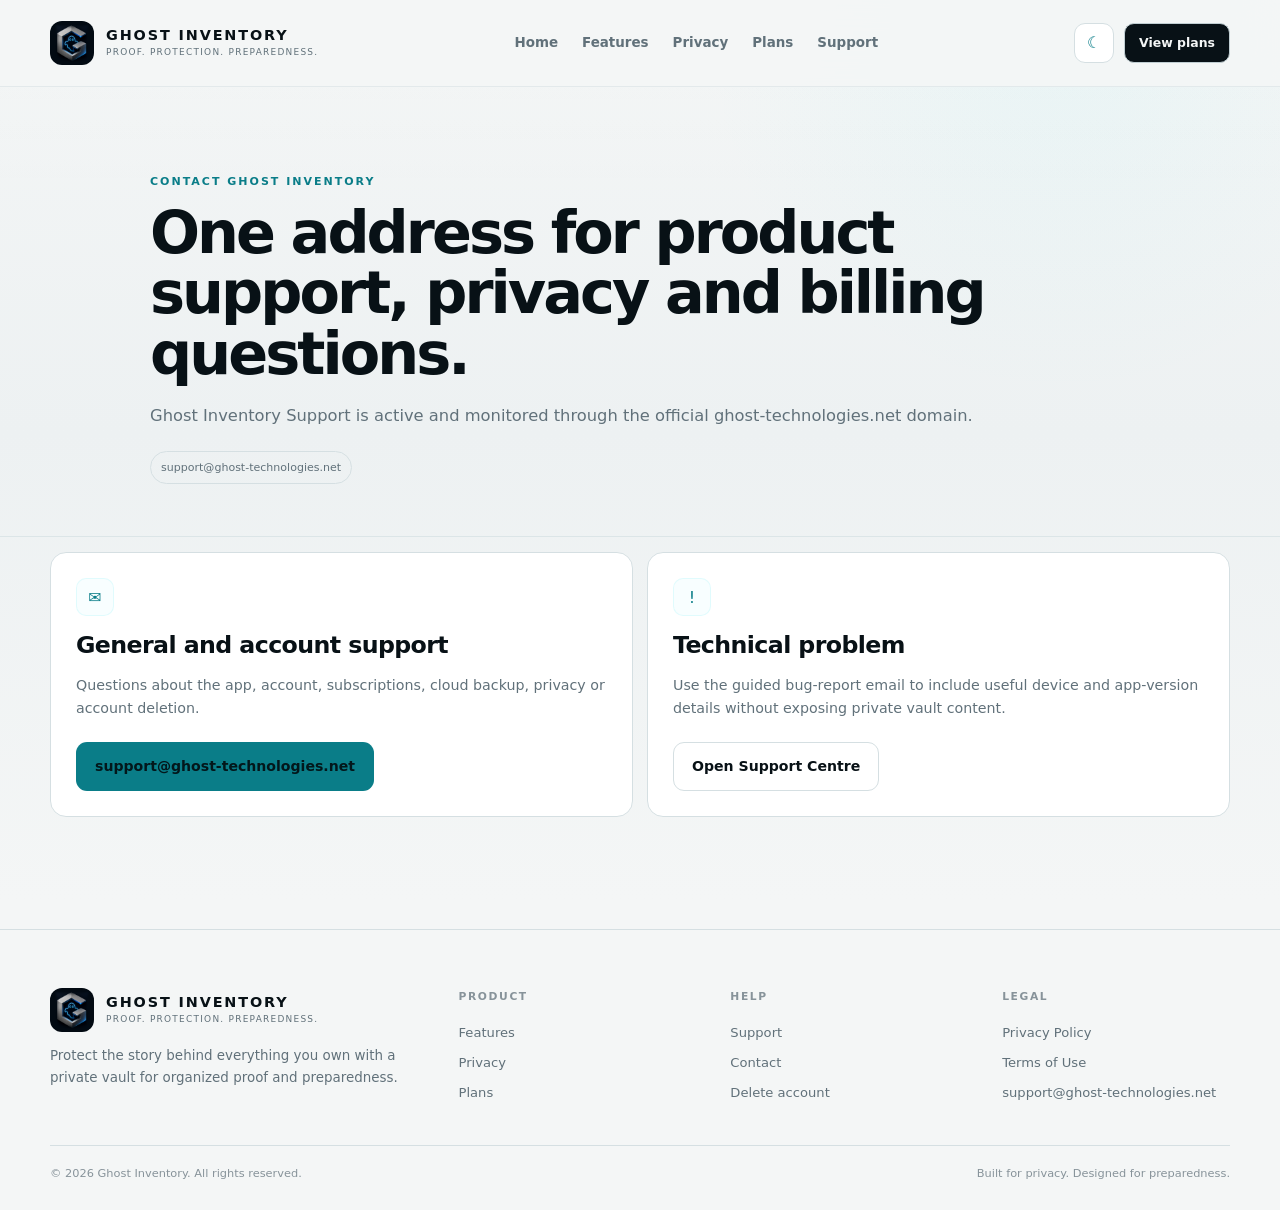
==== commit 719b3d61: "Add files via upload Premium_Consumer_Brand" ====
--- a/contact/index.html
+++ b/contact/index.html
@@ -1,6 +1,6 @@
 <!DOCTYPE html>
 
-<html lang="en"><head><meta charset="utf-8"/><meta content="width=device-width,initial-scale=1" name="viewport"/><title>Contact — Ghost Inventory</title><meta content="Contact Ghost Inventory Support for product, account, subscription, privacy and technical questions." name="description"/><meta content="#05080b" name="theme-color"/><link href="https://ghost-technologies.net/contact/" rel="canonical"/><link href="/assets/images/icon-32.png" rel="icon" sizes="32x32"/><link href="/assets/images/icon-192.png" rel="apple-touch-icon"/><link href="/site.webmanifest" rel="manifest"/><meta content="Contact — Ghost Inventory" property="og:title"/><meta content="Contact Ghost Inventory Support for product, account, subscription, privacy and technical questions." property="og:description"/><meta content="website" property="og:type"/><meta content="https://ghost-technologies.net/assets/images/ghost-inventory-icon.png" property="og:image"/><meta content="https://ghost-technologies.net/contact/" property="og:url"/><meta content="summary_large_image" name="twitter:card"/><link href="/assets/css/styles.css" rel="stylesheet"/></head><body>
+<html lang="en"><head><meta charset="utf-8"/><meta content="width=device-width,initial-scale=1" name="viewport"/><title>Contact — Ghost Inventory</title><meta content="Contact Ghost Inventory Support for product, account, subscription, privacy and technical questions." name="description"/><meta content="#071015" name="theme-color"/><link href="https://ghost-technologies.net/contact/" rel="canonical"/><link href="/assets/images/icon-32.png" rel="icon" sizes="32x32"/><link href="/assets/images/icon-192.png" rel="apple-touch-icon"/><link href="/site.webmanifest" rel="manifest"/><meta content="Contact — Ghost Inventory" property="og:title"/><meta content="Contact Ghost Inventory Support for product, account, subscription, privacy and technical questions." property="og:description"/><meta content="website" property="og:type"/><meta content="https://ghost-technologies.net/assets/images/ghost-inventory-icon.png" property="og:image"/><meta content="https://ghost-technologies.net/contact/" property="og:url"/><meta content="summary_large_image" name="twitter:card"/><link href="/assets/css/styles.css" rel="stylesheet"/></head><body>
 <a class="skip-link" href="#main">Skip to content</a><div class="ambient"></div><canvas aria-hidden="true" class="network-bg"></canvas>
 <header class="site-header"><div class="shell"><nav aria-label="Primary navigation" class="nav-wrap">
 <a class="brand" href="/"><img alt="" src="/assets/images/ghost-inventory-icon.png"/><span class="brand-wordmark"><strong>GHOST INVENTORY</strong><span>Proof. Protection. Preparedness.</span></span></a>
--- a/assets/css/styles.css
+++ b/assets/css/styles.css
@@ -1,31 +1,166 @@
-:root{--bg:#05080b;--bg2:#090e12;--panel:#0b1218;--panel2:#101a22;--card:#0d151b;--card2:#121e26;--text:#f4f7f8;--muted:#8a9aa4;--line:#20303a;--line2:#2a3d49;--cyan:#74f4ff;--cyan2:#1fc6d3;--green:#79d9a2;--blue:#83b8ff;--gold:#d8b968;--danger:#ff747b;--shadow:0 30px 90px rgba(0,0,0,.42);--max:1200px;color-scheme:dark}
-:root[data-theme="light"]{--bg:#f1f4f5;--bg2:#e8eef0;--panel:#fbfcfc;--panel2:#f1f6f7;--card:#fff;--card2:#edf3f5;--text:#071116;--muted:#61717a;--line:#cfdbdf;--line2:#becdd2;--cyan:#0b7f8c;--cyan2:#086b75;--green:#1f7c53;--blue:#2869af;--gold:#846515;--shadow:0 26px 70px rgba(28,51,62,.12);color-scheme:light}
-*{box-sizing:border-box}html{scroll-behavior:smooth}body{margin:0;background:var(--bg);color:var(--text);font-family:Inter,ui-sans-serif,system-ui,-apple-system,BlinkMacSystemFont,"Segoe UI",sans-serif;line-height:1.6;overflow-x:hidden}a{color:inherit;text-decoration:none}img{display:block;max-width:100%}button,input,textarea{font:inherit}::selection{background:rgba(116,244,255,.22);color:var(--text)}
-body:before{content:"";position:fixed;inset:0;pointer-events:none;z-index:-3;background:linear-gradient(rgba(255,255,255,.018) 1px,transparent 1px),linear-gradient(90deg,rgba(255,255,255,.018) 1px,transparent 1px);background-size:54px 54px;mask-image:linear-gradient(to bottom,rgba(0,0,0,.7),transparent 75%)}.ambient{position:fixed;inset:0;z-index:-4;pointer-events:none;background:radial-gradient(circle at 76% 10%,rgba(116,244,255,.12),transparent 22%),radial-gradient(circle at 10% 42%,rgba(31,198,211,.08),transparent 25%),linear-gradient(180deg,var(--bg),var(--bg2) 45%,var(--bg))}
-.shell{width:min(var(--max),calc(100% - 40px));margin-inline:auto}.skip-link{position:fixed;top:-80px;left:18px;background:var(--cyan);color:#001d22;padding:10px 14px;border-radius:10px;font-weight:900;z-index:999}.skip-link:focus{top:18px}
-.site-header{position:sticky;top:0;z-index:50;padding:14px 0;background:linear-gradient(180deg,color-mix(in srgb,var(--bg) 92%,transparent),color-mix(in srgb,var(--bg) 65%,transparent),transparent);backdrop-filter:blur(22px);-webkit-backdrop-filter:blur(22px)}.nav-wrap{display:flex;align-items:center;justify-content:space-between;gap:20px;padding:9px 10px 9px 13px;border:1px solid color-mix(in srgb,var(--line) 78%,transparent);border-radius:18px;background:color-mix(in srgb,var(--panel) 78%,transparent);box-shadow:0 14px 44px rgba(0,0,0,.18)}.brand{display:flex;align-items:center;gap:11px;min-width:max-content}.brand img{width:44px;height:44px;border-radius:13px;box-shadow:0 0 28px rgba(116,244,255,.12)}.brand-wordmark{display:flex;flex-direction:column;line-height:1.05}.brand-wordmark strong{font-size:.9rem;letter-spacing:.12em}.brand-wordmark span{font-size:.58rem;margin-top:5px;color:var(--muted);text-transform:uppercase;letter-spacing:.16em}.nav-links{display:flex;align-items:center;gap:2px}.nav-links a{padding:9px 11px;color:var(--muted);border-radius:10px;font-size:.88rem;font-weight:650}.nav-links a:hover,.nav-links a[aria-current="page"]{color:var(--text);background:var(--card2)}.nav-actions{display:flex;align-items:center;gap:8px}.icon-btn,.menu-btn{width:40px;height:40px;border-radius:12px;border:1px solid var(--line);background:var(--card);color:var(--cyan);display:grid;place-items:center;cursor:pointer}.menu-btn{display:none}.nav-cta{min-height:40px;display:inline-flex;align-items:center;padding:0 14px;border-radius:12px;background:var(--text);color:var(--bg);font-size:.8rem;font-weight:900;letter-spacing:.02em}
-.eyebrow,.kicker{font-size:.72rem;letter-spacing:.18em;text-transform:uppercase;color:var(--cyan);font-weight:900}.gold{color:var(--gold)}.launch-chip{display:inline-flex;align-items:center;gap:8px;margin-bottom:20px;padding:7px 10px;border:1px solid rgba(121,217,162,.2);background:rgba(121,217,162,.06);color:var(--green);border-radius:999px;font-size:.74rem;font-weight:750}.pulse-dot{width:7px;height:7px;border-radius:50%;background:var(--green);box-shadow:0 0 0 5px rgba(121,217,162,.08),0 0 16px rgba(121,217,162,.5)}
-.hero-new{padding:84px 0 72px;min-height:790px;display:grid;align-items:center}.hero-new-grid{display:grid;grid-template-columns:minmax(0,1.03fr) minmax(440px,.97fr);gap:78px;align-items:center}.hero-new h1{font-size:clamp(3.8rem,7vw,6.9rem);line-height:.91;letter-spacing:-.065em;margin:14px 0 26px;max-width:760px}.hero-new h1 span{display:block;color:var(--cyan);text-shadow:0 0 36px rgba(116,244,255,.14)}.hero-lead{font-size:clamp(1.04rem,1.7vw,1.22rem);color:var(--muted);max-width:680px}.hero-actions{display:flex;gap:11px;flex-wrap:wrap;margin-top:30px}.btn{display:inline-flex;align-items:center;justify-content:center;gap:9px;min-height:50px;padding:12px 19px;border-radius:14px;border:1px solid var(--line);font-weight:850;transition:.2s ease}.btn:hover{transform:translateY(-2px)}.btn-primary{background:linear-gradient(135deg,var(--cyan),var(--cyan2));color:#001c21;border-color:transparent;box-shadow:0 14px 34px rgba(31,198,211,.16)}.btn-secondary{background:color-mix(in srgb,var(--card) 92%,transparent)}.hero-proof{display:flex;gap:20px;flex-wrap:wrap;margin-top:29px;color:var(--muted);font-size:.84rem}.hero-proof span{display:flex;align-items:center;gap:8px}.hero-proof i{width:6px;height:6px;border-radius:50%;background:var(--cyan)}
-.hero-visual{position:relative;min-height:590px;display:grid;place-items:center;isolation:isolate}.hero-halo{position:absolute;width:540px;height:540px;border-radius:50%;background:radial-gradient(circle,rgba(116,244,255,.16),rgba(31,198,211,.05) 40%,transparent 72%);filter:blur(8px)}.hero-logo-plate{position:relative;z-index:5;width:270px;height:340px;border-radius:38px;border:1px solid rgba(116,244,255,.18);background:linear-gradient(160deg,rgba(18,30,38,.95),rgba(5,8,11,.96));box-shadow:0 45px 100px rgba(0,0,0,.48),inset 0 1px 0 rgba(255,255,255,.06);display:flex;flex-direction:column;align-items:center;justify-content:center}.hero-logo-plate:after{content:"";position:absolute;inset:12px;border:1px solid rgba(255,255,255,.035);border-radius:28px;pointer-events:none}.hero-logo-plate img{width:172px;height:172px;border-radius:34px;filter:drop-shadow(0 0 28px rgba(116,244,255,.14))}.hero-logo-plate span{margin-top:22px;font-size:.78rem;letter-spacing:.18em;font-weight:900}.hero-logo-plate small{margin-top:6px;color:var(--muted);font-size:.58rem;letter-spacing:.24em}.vault-panel{position:absolute;z-index:4;width:250px;padding:17px 18px;border-radius:18px;background:linear-gradient(160deg,rgba(16,26,34,.95),rgba(7,12,16,.95));border:1px solid rgba(116,244,255,.16);box-shadow:0 24px 60px rgba(0,0,0,.32);backdrop-filter:blur(14px)}.vault-panel .panel-label{font-size:.58rem;letter-spacing:.16em;color:var(--cyan);font-weight:900}.vault-panel strong{display:block;font-size:.9rem;line-height:1.35;margin-top:7px}.panel-a{left:0;top:76px}.panel-b{right:-6px;top:188px}.panel-c{left:18px;bottom:68px}.mini-proof-row{display:flex;gap:5px;margin-top:12px}.mini-proof-row b{font-size:.5rem;letter-spacing:.08em;padding:5px 7px;border:1px solid var(--line);border-radius:999px;color:var(--muted)}.status-line{display:flex;align-items:center;gap:8px;margin-top:12px;font-size:.65rem;color:var(--muted)}.status-line i{width:7px;height:7px;border-radius:50%;background:var(--green)}.scan-line{display:flex;gap:5px;margin-top:13px}.scan-line em{height:4px;flex:1;border-radius:10px;background:var(--line)}.scan-line em:nth-child(-n+3){background:linear-gradient(90deg,var(--cyan2),var(--cyan))}.evidence-orbit{position:absolute;border:1px solid rgba(116,244,255,.08);border-radius:50%;z-index:1}.orbit-one{width:465px;height:465px}.orbit-two{width:570px;height:570px;border-color:rgba(116,244,255,.05)}
-.proof-ribbon{padding:0 0 78px}.proof-ribbon-grid{display:grid;grid-template-columns:repeat(4,1fr);border-top:1px solid var(--line);border-bottom:1px solid var(--line)}.proof-ribbon-grid>div{display:flex;gap:13px;align-items:center;padding:18px 16px;border-right:1px solid var(--line)}.proof-ribbon-grid>div:last-child{border-right:0}.proof-ribbon strong{font-size:.68rem;color:var(--cyan);letter-spacing:.12em}.proof-ribbon span{font-size:.82rem;color:var(--muted)}
-.section{padding:104px 0}.section-head{max-width:760px;margin-bottom:42px}.section-head.center{text-align:center;margin-inline:auto}.section h2,.legal-hero h1{font-size:clamp(2.55rem,5vw,4.65rem);line-height:1;letter-spacing:-.05em;margin:12px 0 17px}.section-head p,.legal-hero p{color:var(--muted);font-size:1.04rem}.story-grid{display:grid;grid-template-columns:1.35fr repeat(3,1fr);gap:14px;align-items:stretch}.story-grid>.section-head{padding-right:28px;margin-bottom:0}.story-grid h2 em{font-style:normal;color:var(--cyan)}.story-card{min-height:310px;padding:27px 24px;border-top:1px solid var(--line2);background:linear-gradient(180deg,rgba(18,30,38,.42),rgba(9,14,18,.18));display:flex;flex-direction:column;justify-content:flex-end}.story-number{font-size:.65rem;letter-spacing:.16em;color:var(--cyan);margin-bottom:auto}.story-card h3{font-size:1.3rem;line-height:1.15;margin:0 0 10px}.story-card p{color:var(--muted);font-size:.9rem;margin:0}
-.feature-stage{background:linear-gradient(180deg,transparent,color-mix(in srgb,var(--panel) 52%,transparent),transparent)}.feature-mosaic{display:grid;grid-template-columns:repeat(12,1fr);gap:14px}.feature-tile{grid-column:span 4;min-height:285px;padding:26px;border:1px solid var(--line);border-radius:22px;background:linear-gradient(160deg,var(--card2),var(--card));position:relative;overflow:hidden}.feature-tile:before{content:"";position:absolute;inset:0;background:linear-gradient(120deg,rgba(116,244,255,.035),transparent 35%);pointer-events:none}.feature-hero{grid-column:span 8;min-height:410px;padding:32px}.feature-wide{grid-column:span 8;display:grid;grid-template-columns:1.15fr .85fr;gap:22px;align-items:center}.tile-top{display:flex;align-items:center;gap:10px}.tile-icon{width:37px;height:37px;border-radius:11px;border:1px solid rgba(116,244,255,.18);background:rgba(116,244,255,.05);display:grid;place-items:center;color:var(--cyan)}.tile-tag{font-size:.58rem;letter-spacing:.16em;color:var(--muted);font-weight:900}.feature-tile h3{font-size:clamp(1.35rem,2.6vw,2.25rem);line-height:1.05;letter-spacing:-.035em;margin:24px 0 12px;max-width:630px}.feature-tile p{color:var(--muted);margin:0;max-width:660px}.ai-result-card{position:absolute;right:30px;bottom:28px;width:330px;padding:18px;border-radius:16px;border:1px solid rgba(116,244,255,.18);background:rgba(5,8,11,.74);backdrop-filter:blur(16px)}.ai-result-card>span{font-size:.56rem;letter-spacing:.14em;color:var(--cyan);font-weight:900}.ai-result-card>strong{display:block;font-size:1.05rem;margin:6px 0 11px}.ai-result-card>div{display:flex;gap:6px;flex-wrap:wrap}.ai-result-card b{font-size:.55rem;color:var(--muted);padding:5px 7px;border-radius:999px;border:1px solid var(--line)}.feature-hero>p{max-width:52%}.walkthrough-viz{position:relative;height:220px;border:1px solid var(--line);border-radius:18px;background:linear-gradient(145deg,#05080b,#0f1b22);overflow:hidden}.frame{position:absolute;width:105px;height:78px;border:1px solid rgba(116,244,255,.22);background:linear-gradient(135deg,rgba(116,244,255,.11),rgba(255,255,255,.015));border-radius:12px}.f1{left:18px;top:30px}.f2{left:86px;top:88px}.f3{right:22px;top:42px}.f4{right:72px;bottom:20px}.scan-beam{position:absolute;left:8%;right:8%;top:50%;height:1px;background:linear-gradient(90deg,transparent,var(--cyan),transparent);box-shadow:0 0 22px var(--cyan)}
-.workflow-intro{display:flex;align-items:end;justify-content:space-between;gap:36px;margin-bottom:48px}.workflow-intro h2{max-width:700px;margin-bottom:0}.workflow-intro>p{max-width:440px;color:var(--muted);margin:0 0 8px}.timeline{border-top:1px solid var(--line)}.timeline-step{display:grid;grid-template-columns:80px 1fr 320px;gap:28px;align-items:center;min-height:230px;padding:28px 0;border-bottom:1px solid var(--line)}.timeline-num{font-size:.7rem;letter-spacing:.16em;color:var(--cyan)}.timeline-step h3{font-size:1.75rem;letter-spacing:-.03em;margin:0 0 8px}.timeline-step p{color:var(--muted);max-width:580px;margin:0}.timeline-art{height:175px;border-radius:17px;overflow:hidden;border:1px solid var(--line)}.timeline-art img{width:100%;height:100%;object-fit:cover}.review-panel,.proof-stack,.report-sheet{height:175px;border-radius:17px;border:1px solid var(--line);background:linear-gradient(160deg,var(--card2),var(--card));padding:22px}.review-panel{display:flex;flex-direction:column;justify-content:center}.review-panel span{color:var(--cyan);font-size:.56rem;letter-spacing:.14em;font-weight:900}.review-panel strong{font-size:1.18rem;margin:10px 0 5px}.review-panel small{color:var(--muted)}.proof-stack{position:relative}.proof-stack span{position:absolute;padding:8px 12px;border-radius:10px;border:1px solid var(--line2);background:var(--panel);font-size:.62rem;letter-spacing:.1em;color:var(--muted)}.proof-stack span:nth-child(1){left:22px;top:26px}.proof-stack span:nth-child(2){left:78px;top:62px}.proof-stack span:nth-child(3){left:134px;top:98px}.proof-stack span:nth-child(4){left:190px;top:42px}.report-sheet{background:linear-gradient(150deg,#101215,#060708);border-color:rgba(216,185,104,.22);display:flex;flex-direction:column;justify-content:center}.report-sheet i{font-style:normal;font-size:.55rem;letter-spacing:.2em;color:var(--gold)}.report-sheet strong{font-size:1rem;margin:8px 0 16px}.report-sheet span{height:4px;border-radius:5px;background:linear-gradient(90deg,rgba(216,185,104,.55),rgba(216,185,104,.06));margin:3px 0}.report-sheet span:nth-of-type(2){width:82%}.report-sheet span:nth-of-type(3){width:61%}
-.security-new{background:linear-gradient(180deg,color-mix(in srgb,var(--panel) 30%,transparent),transparent)}.security-grid{display:grid;grid-template-columns:1fr 1fr;gap:70px;align-items:center}.security-copy p{font-size:1.06rem;color:var(--muted);max-width:650px}.security-actions{display:flex;gap:16px;align-items:center;flex-wrap:wrap;margin-top:28px}.text-link{color:var(--cyan);font-weight:800}.security-console{border:1px solid rgba(116,244,255,.18);border-radius:25px;background:linear-gradient(160deg,var(--card2),var(--card));padding:26px;box-shadow:var(--shadow)}.console-head{display:flex;justify-content:space-between;align-items:center;padding-bottom:18px;border-bottom:1px solid var(--line)}.console-head span{font-size:.6rem;letter-spacing:.16em;color:var(--muted)}.console-head b{font-size:.62rem;letter-spacing:.13em;color:var(--green)}.security-row{display:flex;gap:14px;align-items:flex-start;padding:18px 0;border-bottom:1px solid var(--line)}.security-row>i{width:9px;height:9px;margin-top:7px;border-radius:50%;background:var(--cyan);box-shadow:0 0 16px rgba(116,244,255,.28)}.security-row strong{display:block;font-size:.92rem}.security-row span{display:block;color:var(--muted);font-size:.78rem;margin-top:2px}.security-console>small{display:block;color:var(--muted);font-size:.7rem;margin-top:16px}
-.claim-grid{display:grid;grid-template-columns:1fr 1fr;gap:82px;align-items:center}.claim-visual{position:relative;min-height:500px}.claim-card{position:absolute;width:360px;height:470px;border-radius:20px;padding:28px;background:#0a0c0f;border:1px solid rgba(216,185,104,.26);box-shadow:0 35px 80px rgba(0,0,0,.38);display:flex;flex-direction:column}.claim-back{left:0;top:10px;transform:rotate(-7deg);opacity:.7}.claim-front{right:15px;top:0;transform:rotate(4deg)}.claim-card>span{font-size:.58rem;letter-spacing:.18em;color:var(--gold);font-weight:900}.claim-card>strong{font-size:1.45rem;margin:12px 0 16px}.claim-card>i,.claim-fields i{height:4px;border-radius:4px;background:linear-gradient(90deg,rgba(216,185,104,.52),rgba(216,185,104,.05));margin:5px 0}.claim-photo{height:190px;border-radius:12px;overflow:hidden;margin:5px 0 14px}.claim-photo img{width:100%;height:100%;object-fit:cover}.claim-fields{display:grid;gap:5px}.claim-fields i:nth-child(2){width:78%}.claim-fields i:nth-child(3){width:55%}.claim-card small{color:#8c9095;font-size:.65rem;margin-top:auto}.claim-copy p{color:var(--muted);font-size:1.05rem}.claim-points{display:grid;grid-template-columns:1fr 1fr;gap:9px;margin-top:26px}.claim-points span{font-size:.78rem;padding:11px 12px;border-left:2px solid var(--gold);background:rgba(216,185,104,.045)}
-.plans-new{background:linear-gradient(180deg,transparent,color-mix(in srgb,var(--panel) 45%,transparent),transparent)}.pricing-grid-new{display:grid;grid-template-columns:repeat(3,1fr);gap:14px;align-items:stretch}.plan-card{position:relative;padding:29px;border:1px solid var(--line);border-radius:22px;background:linear-gradient(160deg,var(--card2),var(--card));display:flex;flex-direction:column;min-height:535px}.plan-card.featured{border-color:rgba(116,244,255,.4);box-shadow:0 28px 70px rgba(31,198,211,.09)}.plan-badge{position:absolute;right:20px;top:18px;font-size:.55rem;letter-spacing:.15em;color:var(--cyan);font-weight:900}.plan-name span{display:block;color:var(--muted);font-size:.62rem;letter-spacing:.16em;font-weight:900}.plan-name strong{display:block;font-size:3.1rem;letter-spacing:-.055em;line-height:1;margin-top:17px}.plan-name small{display:block;color:var(--muted);font-size:.72rem;margin-top:5px}.annual{margin-top:8px;color:var(--cyan);font-size:.78rem;font-weight:800}.plan-card>p{color:var(--muted);font-size:.9rem}.plan-card ul{list-style:none;padding:0;margin:18px 0 25px;display:grid;gap:10px}.plan-card li{font-size:.85rem;color:var(--text)}.plan-card li:before{content:"✓";color:var(--cyan);font-weight:900;margin-right:8px}.plan-card li.muted-li{color:var(--muted)}.plan-card li.muted-li:before{content:"—";color:var(--muted)}.plan-card .btn{margin-top:auto}.price-note{max-width:1000px;margin:20px auto 0;text-align:center;color:var(--muted);font-size:.75rem}.price-note a{color:var(--cyan);font-weight:800}
-.faq-layout{display:grid;grid-template-columns:.82fr 1.18fr;gap:58px;align-items:start}.faq-layout .section-head{position:sticky;top:118px}.faq details{border-top:1px solid var(--line);padding:19px 0}.faq details:last-child{border-bottom:1px solid var(--line)}.faq summary{list-style:none;cursor:pointer;font-weight:800;display:flex;justify-content:space-between;gap:16px}.faq summary::-webkit-details-marker{display:none}.faq summary:after{content:"+";color:var(--cyan);font-size:1.2rem}.faq details[open] summary:after{content:"–"}.faq p{color:var(--muted);font-size:.9rem;max-width:760px}
-.launch-new-panel{display:grid;grid-template-columns:1.25fr .75fr;gap:52px;align-items:center;padding:48px;border-radius:30px;border:1px solid rgba(116,244,255,.22);background:radial-gradient(circle at 88% 12%,rgba(116,244,255,.12),transparent 28%),linear-gradient(145deg,var(--card2),var(--card));box-shadow:var(--shadow)}.launch-new-panel h2{font-size:clamp(2.35rem,4.4vw,4rem);margin-top:12px}.launch-new-panel p{color:var(--muted);max-width:720px}.launch-status-card{min-height:245px;padding:26px;border:1px solid rgba(116,244,255,.18);border-radius:22px;background:rgba(5,8,11,.66);display:flex;flex-direction:column;justify-content:center}.launch-status-card>span{font-size:.6rem;letter-spacing:.17em;color:var(--cyan);font-weight:900}.launch-status-card>strong{font-size:1.65rem;line-height:1.05;margin:16px 0}.status-track{height:4px;background:var(--line);border-radius:10px;overflow:hidden;margin:5px 0 14px}.status-track i{display:block;width:78%;height:100%;background:linear-gradient(90deg,var(--cyan2),var(--cyan))}.launch-status-card small{color:var(--muted)}.final-cta{display:flex;align-items:center;gap:18px;margin-top:20px;padding:22px 24px;border-top:1px solid var(--line);border-bottom:1px solid var(--line)}.final-cta img{width:64px;height:64px;border-radius:16px}.final-cta>div{flex:1}.final-cta span{font-size:.58rem;letter-spacing:.17em;color:var(--muted)}.final-cta h3{font-size:1.3rem;margin:3px 0}
-.site-footer{padding:56px 0 28px;border-top:1px solid var(--line);background:color-mix(in srgb,var(--bg) 88%,transparent)}.footer-grid{display:grid;grid-template-columns:1.6fr repeat(3,1fr);gap:40px}.footer-brand p{color:var(--muted);max-width:390px;font-size:.86rem}.footer-col{display:flex;flex-direction:column;gap:9px}.footer-col h4{font-size:.7rem;letter-spacing:.15em;text-transform:uppercase;color:var(--muted);margin:0 0 7px}.footer-col a{font-size:.84rem}.footer-col a:hover{color:var(--cyan)}.footer-bottom{display:flex;justify-content:space-between;gap:18px;margin-top:42px;padding-top:18px;border-top:1px solid var(--line);color:var(--muted);font-size:.72rem}
-/* Legal and support pages */
-.legal-hero{padding:84px 0 48px}.legal-hero .shell{max-width:980px}.legal-hero h1{max-width:900px}.legal-meta{display:flex;gap:8px;flex-wrap:wrap;margin-top:22px}.meta-chip{padding:7px 10px;border-radius:999px;border:1px solid var(--line);color:var(--muted);font-size:.7rem}.legal-layout{display:grid;grid-template-columns:230px minmax(0,1fr);gap:48px;padding-bottom:100px}.toc{position:sticky;top:112px;align-self:start;display:flex;flex-direction:column;gap:4px;padding:17px;border:1px solid var(--line);border-radius:17px;background:var(--card)}.toc strong{font-size:.68rem;letter-spacing:.14em;text-transform:uppercase;color:var(--cyan);margin-bottom:8px}.toc a{padding:7px 8px;border-radius:8px;color:var(--muted);font-size:.77rem}.toc a:hover{color:var(--text);background:var(--card2)}.legal-content{min-width:0}.legal-section{padding:30px 0;border-top:1px solid var(--line)}.legal-section:first-child{border-top:0;padding-top:0}.legal-section h2{font-size:1.75rem;letter-spacing:-.025em;margin:0 0 15px}.legal-section h3{font-size:1.05rem;margin:24px 0 8px}.legal-section p,.legal-section li{color:var(--muted);font-size:.9rem}.legal-section a{color:var(--cyan)}.callout{padding:16px 18px;margin:18px 0;border-left:2px solid var(--cyan);background:rgba(116,244,255,.045);color:var(--muted);font-size:.86rem}.callout strong{color:var(--text)}.email-box{display:inline-block;padding:8px 10px;border:1px solid var(--line);border-radius:10px}.support-grid,.contact-grid{display:grid;grid-template-columns:repeat(2,1fr);gap:14px}.support-card,.contact-card{padding:24px;border:1px solid var(--line);border-radius:18px;background:var(--card)}.support-card h3,.contact-card h3{margin-top:0}.micro{font-size:.74rem;color:var(--muted)}
-/* Fixed-dark showcase surfaces keep dark-mode tokens in either site theme. */
-.hero-logo-plate,.vault-panel,.ai-result-card,.walkthrough-viz,.report-sheet,.claim-card,.launch-status-card{--text:#f4f7f8;--muted:#8a9aa4;--line:#20303a;--line2:#2a3d49;--cyan:#74f4ff;--cyan2:#1fc6d3;--green:#79d9a2;--gold:#d8b968;color:var(--text)}
-.reveal{opacity:0;transform:translateY(18px);transition:opacity .6s ease,transform .6s ease}.reveal.visible{opacity:1;transform:none}
+:root{
+  --bg:#071015;
+  --bg-soft:#0a141a;
+  --surface:#0d171d;
+  --surface-2:#111d24;
+  --surface-3:#15232b;
+  --text:#f4f7f8;
+  --muted:#91a0a8;
+  --subtle:#66767f;
+  --line:#24343d;
+  --line-strong:#344952;
+  --cyan:#77edf5;
+  --cyan-deep:#26b9c4;
+  --green:#7bd6a1;
+  --gold:#cdb26b;
+  --gold-soft:#8f7740;
+  --shadow:0 24px 70px rgba(0,0,0,.34);
+  --max:1180px;
+  --radius:18px;
+  color-scheme:dark;
+}
+:root[data-theme="light"]{
+  --bg:#f4f6f6;
+  --bg-soft:#edf1f2;
+  --surface:#ffffff;
+  --surface-2:#f6f8f8;
+  --surface-3:#ebf1f2;
+  --text:#081116;
+  --muted:#61717a;
+  --subtle:#87939a;
+  --line:#d5dfe2;
+  --line-strong:#c0ced2;
+  --cyan:#0a7d88;
+  --cyan-deep:#086773;
+  --green:#247b53;
+  --gold:#7c611f;
+  --gold-soft:#ae9453;
+  --shadow:0 22px 58px rgba(26,48,58,.11);
+  color-scheme:light;
+}
+*{box-sizing:border-box}
+html{scroll-behavior:smooth}
+body{margin:0;background:var(--bg);color:var(--text);font-family:Inter,ui-sans-serif,system-ui,-apple-system,BlinkMacSystemFont,"Segoe UI",sans-serif;line-height:1.6;overflow-x:hidden;-webkit-font-smoothing:antialiased;text-rendering:optimizeLegibility}
+a{color:inherit;text-decoration:none}
+img{display:block;max-width:100%}
+button,input,textarea{font:inherit}
+::selection{background:rgba(119,237,245,.22);color:var(--text)}
+.shell{width:min(var(--max),calc(100% - 48px));margin-inline:auto}
+.ambient{position:fixed;inset:0;z-index:-5;pointer-events:none;background:radial-gradient(circle at 83% 4%,rgba(119,237,245,.08),transparent 26%),linear-gradient(180deg,var(--bg),var(--bg-soft) 48%,var(--bg));}
+body:before{content:"";position:fixed;inset:0;z-index:-4;pointer-events:none;background:linear-gradient(180deg,rgba(255,255,255,.018),transparent 22%);}
+.skip-link{position:fixed;left:18px;top:-80px;z-index:1000;background:var(--cyan);color:#031519;padding:10px 14px;border-radius:9px;font-weight:800}.skip-link:focus{top:18px}
+
+/* Header */
+.site-header{position:sticky;top:0;z-index:50;padding:14px 0;background:color-mix(in srgb,var(--bg) 88%,transparent);backdrop-filter:blur(18px);-webkit-backdrop-filter:blur(18px);border-bottom:1px solid color-mix(in srgb,var(--line) 55%,transparent)}
+.nav-wrap{display:flex;align-items:center;justify-content:space-between;gap:24px;min-height:58px}
+.brand{display:flex;align-items:center;gap:12px;min-width:max-content}.brand img{width:44px;height:44px;border-radius:12px}.brand-wordmark{display:flex;flex-direction:column;line-height:1.05}.brand-wordmark strong{font-size:.9rem;letter-spacing:.13em}.brand-wordmark span{margin-top:5px;font-size:.56rem;letter-spacing:.14em;text-transform:uppercase;color:var(--muted)}
+.nav-links{display:flex;align-items:center;gap:24px}.nav-links a{font-size:.84rem;color:var(--muted);font-weight:650}.nav-links a:hover,.nav-links a[aria-current="page"]{color:var(--text)}
+.nav-actions{display:flex;align-items:center;gap:10px}.icon-btn,.menu-btn{width:40px;height:40px;display:grid;place-items:center;border:1px solid var(--line);border-radius:11px;background:var(--surface);color:var(--cyan);cursor:pointer}.menu-btn{display:none}.nav-cta{min-height:40px;display:inline-flex;align-items:center;padding:0 14px;border:1px solid var(--line-strong);border-radius:10px;background:var(--text);color:var(--bg);font-size:.78rem;font-weight:850}
+
+/* Global typography */
+.eyebrow,.kicker,.card-kicker{font-size:.69rem;letter-spacing:.18em;text-transform:uppercase;font-weight:850;color:var(--cyan)}
+.kicker-gold{color:var(--gold)}
+.section{padding:112px 0;border-top:1px solid color-mix(in srgb,var(--line) 72%,transparent)}
+.section-head{max-width:720px;margin-bottom:44px}.section-head.center{text-align:center;margin-inline:auto}.section h2,.legal-hero h1{font-size:clamp(2.45rem,4.6vw,4.45rem);line-height:1.03;letter-spacing:-.05em;margin:12px 0 18px}.section-head p,.legal-hero p{font-size:1.02rem;color:var(--muted);margin:0}
+
+/* Buttons */
+.hero-actions{display:flex;gap:11px;flex-wrap:wrap;margin-top:30px}.btn{display:inline-flex;align-items:center;justify-content:center;min-height:49px;padding:12px 18px;border-radius:11px;border:1px solid var(--line);font-weight:800;font-size:.88rem;transition:transform .18s ease,border-color .18s ease,background .18s ease}.btn:hover{transform:translateY(-1px);border-color:var(--line-strong)}.btn-primary{border-color:transparent;background:var(--cyan);color:#03171b}.btn-secondary{background:var(--surface);color:var(--text)}
+
+/* Hero */
+.hero-section{padding:102px 0 88px;min-height:740px;display:grid;align-items:center}
+.hero-grid{display:grid;grid-template-columns:minmax(0,1.02fr) minmax(440px,.98fr);gap:72px;align-items:center}
+.status-pill{display:inline-flex;align-items:center;gap:8px;padding:7px 10px;margin-bottom:23px;border:1px solid rgba(123,214,161,.18);border-radius:999px;color:var(--green);font-size:.72rem;font-weight:760;background:rgba(123,214,161,.05)}.status-dot{width:7px;height:7px;border-radius:50%;background:var(--green);box-shadow:0 0 0 5px rgba(123,214,161,.07)}
+.hero-copy h1{font-size:clamp(3.8rem,6.5vw,6.5rem);line-height:.94;letter-spacing:-.065em;margin:14px 0 25px;max-width:760px}.hero-lead{max-width:680px;font-size:clamp(1.05rem,1.5vw,1.18rem);line-height:1.75;color:var(--muted)}.hero-micro{margin-top:25px;font-size:.77rem;color:var(--subtle);letter-spacing:.02em}
+.hero-visual{position:relative;min-height:520px;display:flex;align-items:center;justify-content:flex-end}.hero-visual:before{content:"";position:absolute;right:8%;top:6%;width:390px;height:390px;border-radius:50%;background:radial-gradient(circle,rgba(119,237,245,.12),transparent 68%);filter:blur(8px)}
+.hero-emblem{position:absolute;left:2%;top:33px;z-index:3;width:184px;height:184px;padding:10px;border-radius:32px;background:var(--bg);border:1px solid rgba(119,237,245,.18);box-shadow:0 28px 65px rgba(0,0,0,.34)}.hero-emblem img{width:100%;height:100%;border-radius:24px}
+.product-console{position:relative;z-index:2;width:min(100%,470px);margin-top:92px;padding:24px;border:1px solid var(--line-strong);border-radius:22px;background:linear-gradient(180deg,var(--surface-2),var(--surface));box-shadow:var(--shadow)}
+.console-header{display:flex;justify-content:space-between;gap:12px;align-items:center;padding-bottom:18px;border-bottom:1px solid var(--line)}.console-header span{font-size:.61rem;letter-spacing:.16em;font-weight:850}.console-header b{font-size:.58rem;letter-spacing:.13em;color:var(--green)}
+.console-title{padding:24px 0}.console-title strong{display:block;font-size:1.35rem;letter-spacing:-.025em}.console-title span{display:block;color:var(--muted);font-size:.82rem;margin-top:7px}.console-grid{display:grid;grid-template-columns:1fr 1fr;border:1px solid var(--line);border-radius:14px;overflow:hidden}.console-cell{min-height:105px;padding:17px;border-right:1px solid var(--line);border-bottom:1px solid var(--line)}.console-cell:nth-child(2n){border-right:0}.console-cell:nth-child(n+3){border-bottom:0}.console-cell small{display:block;color:var(--cyan);font-size:.56rem;letter-spacing:.14em;font-weight:800}.console-cell strong{display:block;margin-top:9px;font-size:.82rem;line-height:1.45}
+
+/* Trust band */
+.trust-band{border-top:1px solid var(--line);border-bottom:1px solid var(--line);background:color-mix(in srgb,var(--surface) 58%,transparent)}.trust-grid{display:grid;grid-template-columns:repeat(4,1fr)}.trust-grid>div{padding:24px 24px;border-right:1px solid var(--line)}.trust-grid>div:first-child{padding-left:0}.trust-grid>div:last-child{border-right:0;padding-right:0}.trust-grid strong{display:block;font-size:.83rem}.trust-grid span{display:block;margin-top:5px;color:var(--muted);font-size:.72rem;line-height:1.5}
+
+/* Intro */
+.split-intro{display:grid;grid-template-columns:.88fr 1.12fr;gap:86px;align-items:start}.split-intro .section-head{position:sticky;top:116px;margin:0}.intro-stack{border-top:1px solid var(--line)}.value-card{display:grid;grid-template-columns:46px 1fr;column-gap:18px;padding:27px 0;border-bottom:1px solid var(--line)}.value-index{grid-row:1/3;color:var(--cyan);font-size:.67rem;letter-spacing:.16em}.value-card h3{margin:0 0 7px;font-size:1.26rem;letter-spacing:-.02em}.value-card p{margin:0;color:var(--muted);font-size:.9rem}
+
+/* Capabilities */
+.capabilities-section{background:color-mix(in srgb,var(--surface) 35%,transparent)}.capabilities-grid{display:grid;grid-template-columns:repeat(12,1fr);gap:14px}.capability-card{grid-column:span 4;min-height:270px;padding:27px;border:1px solid var(--line);border-radius:var(--radius);background:var(--surface)}.capability-card-large{grid-column:span 8;background:linear-gradient(145deg,var(--surface-2),var(--surface));min-height:340px}.capability-card h3{font-size:1.45rem;line-height:1.14;letter-spacing:-.03em;margin:18px 0 11px;max-width:520px}.capability-card p{color:var(--muted);font-size:.9rem;max-width:640px;margin:0}.feature-foot{margin-top:34px;padding-top:18px;border-top:1px solid var(--line);font-size:.6rem;letter-spacing:.14em;color:var(--subtle);font-weight:800}
+
+/* Process */
+.process-grid{display:grid;grid-template-columns:repeat(4,1fr);border-top:1px solid var(--line);border-bottom:1px solid var(--line)}.process-step{padding:29px 25px 31px;border-right:1px solid var(--line);min-height:230px}.process-step:first-child{padding-left:0}.process-step:last-child{border-right:0;padding-right:0}.process-num{display:block;color:var(--cyan);font-size:.66rem;letter-spacing:.16em;margin-bottom:36px}.process-step h3{font-size:1.3rem;margin:0 0 8px}.process-step p{margin:0;color:var(--muted);font-size:.85rem}
+
+/* Evidence / claims */
+.evidence-section{background:linear-gradient(180deg,color-mix(in srgb,var(--gold-soft) 4%,var(--bg)),var(--bg));}.evidence-grid{display:grid;grid-template-columns:.92fr 1.08fr;gap:80px;align-items:center}.evidence-copy h2{font-size:clamp(2.6rem,4.7vw,4.7rem);line-height:1.02;letter-spacing:-.052em;margin:12px 0 18px}.evidence-copy p{color:var(--muted);max-width:620px}.clean-list{list-style:none;margin:24px 0 0;padding:0;display:grid;gap:11px}.clean-list li{position:relative;padding-left:20px;color:var(--text);font-size:.88rem}.clean-list li:before{content:"";position:absolute;left:0;top:.68em;width:6px;height:6px;border-radius:50%;background:var(--cyan)}.gold-list li:before{background:var(--gold)}
+.report-stage{position:relative;min-height:525px}.report-paper{position:absolute;width:320px;height:415px;padding:28px;border-radius:8px;background:#f4f1e9;color:#172028;box-shadow:0 30px 75px rgba(0,0,0,.34);border:1px solid rgba(205,178,107,.22)}.report-paper-back{left:16px;top:38px;transform:rotate(-6deg);opacity:.72}.report-paper-front{right:22px;top:70px;transform:rotate(3deg)}.report-paper span{display:block;color:#5d6a70;font-size:.58rem;letter-spacing:.18em;font-weight:900}.report-paper b{display:block;font-size:1.05rem;margin:15px 0 18px;letter-spacing:.02em}.report-paper i{display:block;height:8px;border-radius:3px;background:#dfe3df;margin:10px 0}.report-photo{height:155px;border-radius:5px;overflow:hidden;background:#d8d4ca}.report-photo img{width:100%;height:100%;object-fit:cover}.report-lines{margin-top:17px}.report-lines i:nth-child(2){width:82%}.report-lines i:nth-child(3){width:91%}.report-lines i:nth-child(4){width:68%}.report-paper small{display:block;color:#6b7479;font-size:.6rem;margin-top:14px}
+
+/* Assurance */
+.assurance-grid{display:grid;grid-template-columns:1fr .95fr;gap:84px;align-items:center}.assurance-copy p{color:var(--muted);max-width:650px}.assurance-panel{padding:28px;border:1px solid var(--line-strong);border-radius:20px;background:var(--surface);box-shadow:var(--shadow)}.assurance-panel-head{display:flex;justify-content:space-between;gap:20px;padding-bottom:18px;border-bottom:1px solid var(--line)}.assurance-panel-head span{font-size:.6rem;letter-spacing:.16em;color:var(--subtle);font-weight:850}.assurance-panel-head b{font-size:.62rem;letter-spacing:.14em;color:var(--green)}.assurance-row{display:flex;justify-content:space-between;gap:28px;padding:18px 0;border-bottom:1px solid var(--line)}.assurance-row strong{font-size:.82rem}.assurance-row span{max-width:235px;text-align:right;color:var(--muted);font-size:.73rem}.assurance-panel>small{display:block;margin-top:18px;color:var(--subtle);font-size:.65rem}
+
+/* Pricing */
+.pricing-grid-new{display:grid;grid-template-columns:repeat(3,1fr);gap:14px;align-items:stretch}.plan-card{position:relative;display:flex;flex-direction:column;min-height:500px;padding:29px;border:1px solid var(--line);border-radius:18px;background:var(--surface)}.plan-card.featured{border-color:rgba(119,237,245,.45);box-shadow:0 25px 70px rgba(0,0,0,.25)}.plan-badge{position:absolute;right:18px;top:17px;font-size:.54rem;letter-spacing:.14em;color:var(--cyan);font-weight:900}.plan-name span{display:block;color:var(--muted);font-size:.62rem;letter-spacing:.16em;font-weight:900}.plan-name strong{display:block;font-size:3rem;line-height:1;margin-top:19px;letter-spacing:-.055em}.plan-name small{display:block;margin-top:6px;color:var(--muted);font-size:.72rem}.annual{margin-top:8px;color:var(--cyan);font-size:.76rem;font-weight:800}.plan-card>p{color:var(--muted);font-size:.88rem}.plan-card ul{list-style:none;padding:0;margin:20px 0 28px;display:grid;gap:10px}.plan-card li{font-size:.84rem}.plan-card li:before{content:"✓";color:var(--cyan);font-weight:900;margin-right:8px}.plan-card li.muted-li{color:var(--muted)}.plan-card li.muted-li:before{content:"—";color:var(--muted)}.plan-card .btn{margin-top:auto}.price-note{max-width:1000px;margin:22px auto 0;text-align:center;color:var(--muted);font-size:.74rem}.price-note a{color:var(--cyan);font-weight:800}
+
+/* FAQ */
+.faq-layout{display:grid;grid-template-columns:.8fr 1.2fr;gap:76px;align-items:start}.faq-layout .section-head{position:sticky;top:116px}.faq details{border-top:1px solid var(--line);padding:19px 0}.faq details:last-child{border-bottom:1px solid var(--line)}.faq summary{list-style:none;cursor:pointer;font-weight:800;display:flex;justify-content:space-between;gap:18px}.faq summary::-webkit-details-marker{display:none}.faq summary:after{content:"+";color:var(--cyan);font-size:1.1rem}.faq details[open] summary:after{content:"–"}.faq p{color:var(--muted);font-size:.88rem;max-width:760px}
+
+/* Launch */
+.launch-section{padding-top:86px}.launch-wrap{display:grid;grid-template-columns:1.2fr .8fr;gap:62px;align-items:center;padding:46px;border:1px solid var(--line-strong);border-radius:22px;background:var(--surface)}.launch-wrap h2{font-size:clamp(2.35rem,4.2vw,4rem);line-height:1.04;letter-spacing:-.05em;margin:12px 0 16px}.launch-wrap p{color:var(--muted);max-width:720px}.launch-card{min-height:225px;padding:28px;border:1px solid var(--line);border-radius:16px;background:var(--bg);display:flex;flex-direction:column;justify-content:center}.launch-card span{font-size:.59rem;letter-spacing:.16em;color:var(--cyan);font-weight:850}.launch-card strong{font-size:1.5rem;line-height:1.12;margin:17px 0}.launch-card small{color:var(--muted)}
+
+/* Footer */
+.site-footer{padding:58px 0 28px;border-top:1px solid var(--line);background:color-mix(in srgb,var(--bg) 92%,transparent)}.footer-grid{display:grid;grid-template-columns:1.6fr repeat(3,1fr);gap:44px}.footer-brand p{max-width:390px;color:var(--muted);font-size:.84rem}.footer-col{display:flex;flex-direction:column;gap:9px}.footer-col h4{margin:0 0 8px;color:var(--subtle);font-size:.67rem;letter-spacing:.15em;text-transform:uppercase}.footer-col a{font-size:.82rem;color:var(--muted)}.footer-col a:hover{color:var(--text)}.footer-bottom{display:flex;justify-content:space-between;gap:18px;margin-top:42px;padding-top:18px;border-top:1px solid var(--line);color:var(--subtle);font-size:.71rem}
+
+/* Legal + support pages */
+.network-bg{display:none!important}.hero{padding:76px 0;min-height:620px;display:grid;align-items:center}.hero h1{font-size:clamp(3rem,7vw,5.6rem);line-height:.95;letter-spacing:-.055em}.legal-hero{padding:86px 0 52px}.legal-hero .shell{max-width:980px}.legal-hero h1{max-width:900px}.legal-meta{display:flex;gap:8px;flex-wrap:wrap;margin-top:22px}.meta-chip{padding:7px 10px;border:1px solid var(--line);border-radius:999px;color:var(--muted);font-size:.69rem}.legal-layout{display:grid;grid-template-columns:230px minmax(0,1fr);gap:48px;padding-bottom:100px}.toc{position:sticky;top:112px;align-self:start;display:flex;flex-direction:column;gap:4px;padding:17px;border:1px solid var(--line);border-radius:14px;background:var(--surface)}.toc strong{font-size:.66rem;letter-spacing:.14em;text-transform:uppercase;color:var(--cyan);margin-bottom:8px}.toc a{padding:7px 8px;border-radius:7px;color:var(--muted);font-size:.76rem}.toc a:hover{color:var(--text);background:var(--surface-2)}.legal-content{min-width:0}.legal-section{padding:30px 0;border-top:1px solid var(--line)}.legal-section:first-child{border-top:0;padding-top:0}.legal-section h2{font-size:1.72rem;letter-spacing:-.025em;margin:0 0 15px}.legal-section h3{font-size:1.04rem;margin:24px 0 8px}.legal-section p,.legal-section li{color:var(--muted);font-size:.89rem}.legal-section a{color:var(--cyan)}.callout{padding:16px 18px;margin:18px 0;border-left:2px solid var(--cyan);background:rgba(119,237,245,.045);color:var(--muted);font-size:.85rem}.callout strong{color:var(--text)}.email-box{display:inline-block;padding:8px 10px;border:1px solid var(--line);border-radius:8px}.support-grid,.contact-grid{display:grid;grid-template-columns:repeat(2,1fr);gap:14px}.support-card,.contact-card{padding:25px;border:1px solid var(--line);border-radius:16px;background:var(--surface)}.support-card h2{font-size:1.48rem;line-height:1.15;letter-spacing:-.025em;margin:0 0 10px}.support-card h3,.contact-card h3{margin-top:0}.support-card p,.contact-card p{color:var(--muted);font-size:.89rem}.support-card .btn{margin-top:8px}.feature-icon{width:38px;height:38px;border-radius:10px;border:1px solid rgba(119,237,245,.18);background:rgba(119,237,245,.05);color:var(--cyan);display:grid;place-items:center;margin-bottom:16px}.micro{font-size:.74rem;color:var(--muted)}
+
+/* Keep report paper and fixed dark console surfaces legible in light mode. */
+:root[data-theme="light"] .product-console,:root[data-theme="light"] .hero-emblem,:root[data-theme="light"] .launch-card{box-shadow:var(--shadow)}
+
+.reveal{opacity:0;transform:translateY(14px);transition:opacity .55s ease,transform .55s ease}.reveal.visible{opacity:1;transform:none}
 @media(prefers-reduced-motion:reduce){html{scroll-behavior:auto}.reveal{opacity:1;transform:none;transition:none}.btn{transition:none}}
-@media(max-width:1080px){.nav-links{display:none;position:absolute;left:20px;right:20px;top:76px;padding:10px;border:1px solid var(--line);border-radius:15px;background:var(--panel);box-shadow:var(--shadow);flex-direction:column;align-items:stretch}.nav-links.open{display:flex}.menu-btn{display:grid}.nav-links a{padding:11px}.hero-new-grid{grid-template-columns:1fr;gap:28px}.hero-new{padding-top:60px}.hero-new-copy{max-width:820px}.hero-visual{min-height:540px}.story-grid{grid-template-columns:1fr 1fr}.story-grid>.section-head{grid-column:1/-1;padding-right:0}.feature-hero,.feature-wide{grid-column:span 12}.feature-tile{grid-column:span 6}.feature-hero>p{max-width:60%}.timeline-step{grid-template-columns:60px 1fr 280px}.security-grid,.claim-grid{gap:45px}.pricing-grid-new{grid-template-columns:1fr 1fr}.plan-card.featured{order:-1}.launch-new-panel{grid-template-columns:1fr}.legal-layout{grid-template-columns:1fr}.toc{position:relative;top:auto;flex-direction:row;flex-wrap:wrap}.toc strong{width:100%}}
-@media(max-width:760px){.shell{width:min(var(--max),calc(100% - 28px))}.nav-cta{display:none}.brand-wordmark span{display:none}.hero-new{padding:45px 0 55px;min-height:auto}.hero-new h1{font-size:clamp(3.1rem,15vw,5rem)}.hero-visual{min-height:470px;transform:scale(.88);margin:-20px -20px}.vault-panel{width:220px}.panel-a{left:-20px}.panel-b{right:-20px}.panel-c{left:-10px}.proof-ribbon-grid{grid-template-columns:1fr 1fr}.proof-ribbon-grid>div:nth-child(2){border-right:0}.proof-ribbon-grid>div:nth-child(-n+2){border-bottom:1px solid var(--line)}.section{padding:78px 0}.story-grid{grid-template-columns:1fr}.story-grid>.section-head{grid-column:auto}.story-card{min-height:220px}.feature-tile,.feature-hero,.feature-wide{grid-column:span 12}.feature-wide{grid-template-columns:1fr}.feature-hero{min-height:430px}.feature-hero>p{max-width:100%}.ai-result-card{position:relative;right:auto;bottom:auto;width:auto;margin-top:24px}.workflow-intro{display:block}.workflow-intro>p{margin-top:14px}.timeline-step{grid-template-columns:44px 1fr;gap:16px}.timeline-step>:last-child{grid-column:2}.timeline-art,.review-panel,.proof-stack,.report-sheet{height:150px}.security-grid,.claim-grid{grid-template-columns:1fr}.claim-visual{min-height:440px;transform:scale(.86);transform-origin:center top;margin-bottom:-40px}.pricing-grid-new{grid-template-columns:1fr}.faq-layout{grid-template-columns:1fr;gap:22px}.faq-layout .section-head{position:relative;top:auto}.launch-new-panel{padding:30px 22px}.final-cta{align-items:flex-start;flex-wrap:wrap}.final-cta .text-link{width:100%}.footer-grid{grid-template-columns:1fr 1fr}.footer-brand{grid-column:1/-1}.legal-hero{padding-top:52px}.support-grid,.contact-grid{grid-template-columns:1fr}}
-@media(max-width:470px){.hero-actions .btn{width:100%}.hero-proof{display:grid;gap:9px}.hero-visual{transform:scale(.74);margin:-65px -80px -70px;min-height:540px}.proof-ribbon-grid{grid-template-columns:1fr}.proof-ribbon-grid>div{border-right:0;border-bottom:1px solid var(--line)}.proof-ribbon-grid>div:last-child{border-bottom:0}.claim-visual{transform:scale(.7);margin:-45px -80px -120px}.claim-points{grid-template-columns:1fr}.footer-grid{grid-template-columns:1fr}.footer-brand{grid-column:auto}.footer-bottom{flex-direction:column}.legal-section h2{font-size:1.45rem}}
-/* Compatibility styling for secondary pages */
-.network-bg{display:none!important}.hero{padding:76px 0;min-height:620px;display:grid;align-items:center}.hero h1{font-size:clamp(3rem,7vw,5.6rem);line-height:.95;letter-spacing:-.055em}.feature-icon{width:38px;height:38px;border-radius:11px;border:1px solid rgba(116,244,255,.18);background:rgba(116,244,255,.05);color:var(--cyan);display:grid;place-items:center;margin-bottom:16px}
-.support-card h2{font-size:1.55rem;line-height:1.15;letter-spacing:-.025em;margin:0 0 10px}.support-card p{color:var(--muted);font-size:.9rem}.support-card .btn{margin-top:8px}
+
+@media(max-width:1080px){
+  .nav-links{display:none;position:absolute;left:24px;right:24px;top:77px;padding:12px;border:1px solid var(--line);border-radius:14px;background:var(--surface);box-shadow:var(--shadow);flex-direction:column;align-items:stretch;gap:2px}.nav-links.open{display:flex}.nav-links a{padding:10px}.menu-btn{display:grid}
+  .hero-grid{grid-template-columns:1fr;gap:26px}.hero-section{padding-top:66px}.hero-copy{max-width:820px}.hero-visual{min-height:500px;justify-content:center}.hero-emblem{left:11%;}.product-console{margin-left:150px}
+  .split-intro{grid-template-columns:1fr;gap:35px}.split-intro .section-head{position:relative;top:auto}.capability-card{grid-column:span 6}.capability-card-large{grid-column:span 12}.evidence-grid,.assurance-grid{gap:50px}.pricing-grid-new{grid-template-columns:1fr 1fr}.plan-card.featured{order:-1}.faq-layout{gap:46px}.launch-wrap{grid-template-columns:1fr}.legal-layout{grid-template-columns:1fr}.toc{position:relative;top:auto;flex-direction:row;flex-wrap:wrap}.toc strong{width:100%}
+}
+@media(max-width:780px){
+  .shell{width:min(var(--max),calc(100% - 30px))}.nav-cta{display:none}.brand-wordmark span{display:none}.section{padding:82px 0}.hero-section{padding:50px 0 62px;min-height:auto}.hero-copy h1{font-size:clamp(3rem,14vw,4.9rem)}.hero-visual{min-height:465px}.hero-emblem{width:145px;height:145px;left:0;top:20px}.product-console{margin:88px 0 0 54px;width:calc(100% - 54px)}.trust-grid{grid-template-columns:1fr 1fr}.trust-grid>div{border-bottom:1px solid var(--line)}.trust-grid>div:nth-child(2){border-right:0}.trust-grid>div:nth-last-child(-n+2){border-bottom:0}.trust-grid>div:first-child{padding-left:20px}.trust-grid>div:last-child{padding-right:20px}.capability-card,.capability-card-large{grid-column:span 12}.process-grid{grid-template-columns:1fr 1fr}.process-step{border-bottom:1px solid var(--line)}.process-step:nth-child(2){border-right:0}.process-step:nth-last-child(-n+2){border-bottom:0}.process-step:first-child{padding-left:25px}.process-step:last-child{padding-right:25px}.evidence-grid,.assurance-grid{grid-template-columns:1fr}.report-stage{min-height:470px}.faq-layout{grid-template-columns:1fr;gap:22px}.faq-layout .section-head{position:relative;top:auto}.pricing-grid-new{grid-template-columns:1fr}.footer-grid{grid-template-columns:1fr 1fr}.footer-brand{grid-column:1/-1}.support-grid,.contact-grid{grid-template-columns:1fr}.legal-hero{padding-top:55px}
+}
+@media(max-width:520px){
+  .hero-actions .btn{width:100%}.hero-visual{min-height:445px}.hero-emblem{width:122px;height:122px}.product-console{margin-left:28px;width:calc(100% - 28px);padding:18px}.console-grid{grid-template-columns:1fr}.console-cell{border-right:0!important;border-bottom:1px solid var(--line)!important;min-height:auto}.console-cell:last-child{border-bottom:0!important}.trust-grid{grid-template-columns:1fr}.trust-grid>div{border-right:0;border-bottom:1px solid var(--line)!important;padding:18px 0!important}.trust-grid>div:last-child{border-bottom:0!important}.process-grid{grid-template-columns:1fr}.process-step{border-right:0;border-bottom:1px solid var(--line)!important;padding:24px 0!important}.process-step:last-child{border-bottom:0!important}.report-stage{min-height:390px}.report-paper{width:245px;height:330px;padding:20px}.report-paper-back{left:0}.report-paper-front{right:0}.report-photo{height:110px}.assurance-row{display:block}.assurance-row span{display:block;text-align:left;margin-top:6px}.launch-wrap{padding:28px 22px}.footer-grid{grid-template-columns:1fr}.footer-brand{grid-column:auto}.footer-bottom{flex-direction:column}.legal-section h2{font-size:1.45rem}
+}
+
+/* Premium Consumer Brand homepage */
+.consumer-home{--consumer-cream:#f4f0e9;--consumer-ink:#182026;--consumer-warm:#d7c8b6;--consumer-gold:#b89c66;--consumer-soft:#e9e4dc}
+.consumer-home .ambient{background:radial-gradient(circle at 78% 2%,rgba(119,237,245,.08),transparent 24%),linear-gradient(180deg,#071015 0,#0b171d 25%,var(--bg) 48%,var(--bg-soft) 100%)}
+.consumer-header .nav-wrap{padding-inline:2px}
+.consumer-header .brand-wordmark span{letter-spacing:.11em}
+.consumer-hero{padding:90px 0 96px;overflow:hidden}
+.consumer-hero-grid{display:grid;grid-template-columns:minmax(0,.95fr) minmax(500px,1.05fr);gap:70px;align-items:center}
+.consumer-eyebrow{font-size:.72rem;letter-spacing:.18em;text-transform:uppercase;color:var(--cyan);font-weight:850}
+.consumer-hero-copy h1{font-size:clamp(4rem,6.9vw,7rem);line-height:.92;letter-spacing:-.067em;margin:17px 0 27px;max-width:780px}
+.consumer-hero-copy h1 span{font-family:Georgia,"Times New Roman",serif;font-weight:500;font-style:italic;color:#d7e0e2;letter-spacing:-.045em}
+:root[data-theme="light"] .consumer-hero-copy h1 span{color:#44545b}
+.consumer-hero-copy>p{max-width:660px;color:var(--muted);font-size:1.08rem;line-height:1.78}
+.consumer-trust-line{display:flex;gap:20px;flex-wrap:wrap;margin-top:27px;padding-top:22px;border-top:1px solid var(--line)}
+.consumer-trust-line span{font-size:.75rem;color:var(--muted)}
+.consumer-trust-line span:before{content:"•";color:var(--cyan);margin-right:8px}
+.consumer-hero-stage{position:relative;min-height:610px}
+.consumer-hero-stage:before{content:"";position:absolute;inset:8% 7% 2% 12%;border-radius:46% 54% 50% 50%;background:radial-gradient(circle,rgba(119,237,245,.14),rgba(119,237,245,.025) 45%,transparent 70%);filter:blur(10px)}
+.consumer-photo-card{position:absolute;overflow:hidden;border-radius:26px;border:1px solid rgba(255,255,255,.08);box-shadow:0 30px 80px rgba(0,0,0,.38);background:#10191f}
+.consumer-photo-card img{width:100%;height:100%;object-fit:cover}
+.photo-card-main{width:355px;height:430px;right:32px;top:20px;transform:rotate(2deg)}
+.photo-card-small{width:210px;height:260px;left:18px;bottom:26px;transform:rotate(-4deg)}
+.photo-caption{position:absolute;left:0;right:0;bottom:0;padding:28px 20px 18px;background:linear-gradient(transparent,rgba(5,10,13,.92));color:#fff}.photo-caption span{display:block;font-size:.56rem;letter-spacing:.14em;text-transform:uppercase;color:#a9dce1}.photo-caption strong{display:block;margin-top:4px;font-size:.9rem}
+.consumer-vault-card{position:absolute;z-index:5;left:120px;top:64px;width:270px;padding:22px;border:1px solid rgba(119,237,245,.18);border-radius:20px;background:rgba(8,16,21,.93);box-shadow:0 28px 70px rgba(0,0,0,.35);backdrop-filter:blur(16px);color:#f4f7f8}
+.vault-brand{display:flex;align-items:center;gap:9px;margin-bottom:24px}.vault-brand img{width:34px;height:34px;border-radius:9px}.vault-brand span{font-size:.61rem;letter-spacing:.15em;font-weight:850}.consumer-vault-card>strong{font-size:1.08rem;line-height:1.35}.vault-stat-grid{display:grid;grid-template-columns:repeat(3,1fr);gap:1px;margin-top:20px;background:#26343c;border:1px solid #26343c;border-radius:11px;overflow:hidden}.vault-stat-grid>div{padding:10px 8px;background:#0d171d}.vault-stat-grid span{display:block;font-size:.45rem;letter-spacing:.12em;color:#758891}.vault-stat-grid b{display:block;margin-top:4px;font-size:.65rem}
+.consumer-proof-bar{border-top:1px solid var(--line);border-bottom:1px solid var(--line);background:rgba(255,255,255,.012)}.consumer-proof-grid{display:grid;grid-template-columns:repeat(4,1fr)}.consumer-proof-grid>div{padding:21px 20px;border-right:1px solid var(--line)}.consumer-proof-grid>div:first-child{padding-left:0}.consumer-proof-grid>div:last-child{border-right:0;padding-right:0}.consumer-proof-grid strong{font-size:.61rem;letter-spacing:.14em;color:var(--cyan);margin-right:10px}.consumer-proof-grid span{font-size:.8rem;color:var(--muted)}
+.consumer-story{background:var(--consumer-cream);color:var(--consumer-ink);border-top:0}.consumer-story-grid{display:grid;grid-template-columns:.88fr 1.12fr;gap:90px;align-items:start}.consumer-story .kicker{color:#47747a}.consumer-story-copy h2{font-family:Georgia,"Times New Roman",serif;font-weight:500;letter-spacing:-.045em;font-size:clamp(2.8rem,4.6vw,4.8rem);line-height:1.02;margin:12px 0 20px}.consumer-story-copy p{color:#68747a;font-size:1rem;max-width:610px}.consumer-story-cards{display:grid;gap:12px}.warm-card{padding:26px 28px;background:#fff;border:1px solid #ded8cf;border-radius:18px;box-shadow:0 14px 35px rgba(67,59,47,.06)}.warm-card>span{font-size:.58rem;letter-spacing:.16em;color:#7a8e92;font-weight:850}.warm-card h3{margin:9px 0 8px;font-size:1.35rem;letter-spacing:-.025em}.warm-card p{margin:0;color:#68747a;font-size:.9rem}
+.consumer-features{background:var(--bg)}.consumer-feature-grid{display:grid;grid-template-columns:repeat(2,1fr);gap:14px}.consumer-feature{min-height:270px;padding:29px;border:1px solid var(--line);border-radius:20px;background:var(--surface);display:flex;flex-direction:column;justify-content:flex-end}.consumer-feature>span,.feature-copy>span{font-size:.6rem;letter-spacing:.16em;color:var(--cyan);font-weight:850}.consumer-feature h3,.feature-copy h3{font-size:1.55rem;line-height:1.13;letter-spacing:-.035em;margin:11px 0 10px}.consumer-feature p,.feature-copy p{margin:0;color:var(--muted);font-size:.9rem}.feature-photo{grid-column:1/-1;display:grid;grid-template-columns:.9fr 1.1fr;padding:0;overflow:hidden;min-height:390px}.feature-photo-wrap{min-height:390px}.feature-photo-wrap img{width:100%;height:100%;object-fit:cover}.feature-copy{padding:44px;display:flex;flex-direction:column;justify-content:center}
+.consumer-claim-section{background:#10100f;color:#f2eee7;border-top:1px solid #332f26;border-bottom:1px solid #332f26}.consumer-claim-grid{display:grid;grid-template-columns:1fr 1fr;gap:80px;align-items:center}.consumer-claim-visual{position:relative;min-height:510px}.claim-doc{position:absolute;width:320px;height:410px;padding:27px;background:#f2ede3;color:#1d252a;border:1px solid rgba(184,156,102,.22);border-radius:9px;box-shadow:0 28px 75px rgba(0,0,0,.32)}.claim-doc-back{left:16px;top:46px;transform:rotate(-5deg);opacity:.75}.claim-doc-front{right:10px;top:72px;transform:rotate(3deg)}.claim-doc span{display:block;font-size:.56rem;letter-spacing:.18em;color:#7f745f;font-weight:900}.claim-doc b{display:block;margin:14px 0 18px;font-size:1.03rem}.claim-doc i{display:block;height:8px;border-radius:3px;background:#d9d3c8;margin:10px 0}.claim-img{height:190px;border-radius:6px;overflow:hidden}.claim-img img{width:100%;height:100%;object-fit:cover}.claim-doc small{display:block;margin-top:15px;color:#726d64;font-size:.61rem}.claim-gold{color:#cdb26b}.consumer-claim-copy h2{font-family:Georgia,"Times New Roman",serif;font-size:clamp(2.8rem,4.7vw,4.7rem);font-weight:500;line-height:1.02;letter-spacing:-.045em;margin:12px 0 20px}.consumer-claim-copy p{color:#aaa49b;max-width:620px}.consumer-checks{display:grid;grid-template-columns:1fr 1fr;gap:12px 22px;margin-top:24px}.consumer-checks span{font-size:.83rem;color:#e8e1d6}.consumer-checks span:before{content:"✓";color:#cdb26b;margin-right:8px;font-weight:900}
+.consumer-security{background:var(--consumer-cream);color:var(--consumer-ink);border-top:0}.consumer-security-grid{display:grid;grid-template-columns:1fr .95fr;gap:90px;align-items:center}.consumer-security .kicker{color:#47747a}.consumer-security-copy h2{font-family:Georgia,"Times New Roman",serif;font-size:clamp(2.8rem,4.7vw,4.7rem);font-weight:500;line-height:1.02;letter-spacing:-.045em;margin:12px 0 20px}.consumer-security-copy p{color:#68747a}.consumer-security .btn-primary{background:#172126;color:#fff}.consumer-security .btn-secondary{background:#fff;border-color:#d8d2c9;color:#182026}.consumer-security-card{padding:29px;background:#fff;border:1px solid #ded8cf;border-radius:20px;box-shadow:0 20px 55px rgba(67,59,47,.07)}.security-row{display:flex;justify-content:space-between;gap:24px;padding:19px 0;border-bottom:1px solid #e3ded6}.security-row:first-child{padding-top:0}.security-row span{font-weight:750;font-size:.84rem}.security-row b{text-align:right;color:#6e797d;font-size:.74rem;font-weight:600;max-width:230px}.consumer-security-card small{display:block;margin-top:18px;color:#899297;font-size:.66rem}
+.consumer-process{background:var(--bg)}.consumer-process-grid{display:grid;grid-template-columns:repeat(4,1fr);gap:12px}.consumer-process-step{min-height:220px;padding:25px;border:1px solid var(--line);border-radius:18px;background:var(--surface)}.consumer-process-step>span{font-size:.61rem;letter-spacing:.15em;color:var(--cyan)}.consumer-process-step h3{margin:42px 0 8px;font-size:1.35rem}.consumer-process-step p{margin:0;color:var(--muted);font-size:.85rem}
+.consumer-launch{background:var(--consumer-cream);color:var(--consumer-ink);border-top:0}.consumer-launch .kicker{color:#47747a}.consumer-launch-card{display:grid;grid-template-columns:1.25fr .75fr;gap:60px;align-items:center;padding:44px 0;border-top:1px solid #d9d3ca;border-bottom:1px solid #d9d3ca}.consumer-launch-card h2{font-family:Georgia,"Times New Roman",serif;font-size:clamp(2.5rem,4vw,4rem);font-weight:500;line-height:1.04;letter-spacing:-.04em;margin:12px 0 16px}.consumer-launch-card p{color:#68747a}.consumer-launch-actions{display:flex;justify-content:flex-end;gap:10px;flex-wrap:wrap}.consumer-launch .btn-primary{background:#172126;color:#fff}.consumer-launch .btn-secondary{background:#fff;border-color:#d8d2c9;color:#182026}
+.consumer-footer{border-top:0}
+@media(max-width:1080px){.consumer-hero-grid{grid-template-columns:1fr;gap:35px}.consumer-hero-stage{min-height:560px;max-width:700px;width:100%;margin-inline:auto}.consumer-story-grid,.consumer-security-grid,.consumer-claim-grid{grid-template-columns:1fr;gap:45px}.feature-photo{grid-template-columns:1fr 1fr}.consumer-process-grid{grid-template-columns:1fr 1fr}.consumer-launch-card{grid-template-columns:1fr}.consumer-launch-actions{justify-content:flex-start}}
+@media(max-width:760px){.consumer-hero{padding:55px 0 65px}.consumer-hero-copy h1{font-size:clamp(3.4rem,15vw,5.2rem)}.consumer-hero-stage{min-height:500px;transform:scale(.9);margin:-20px auto}.photo-card-main{right:0}.photo-card-small{left:0}.consumer-vault-card{left:92px}.consumer-proof-grid{grid-template-columns:1fr 1fr}.consumer-proof-grid>div{border-bottom:1px solid var(--line)}.consumer-feature-grid{grid-template-columns:1fr}.feature-photo{grid-column:auto;grid-template-columns:1fr}.feature-photo-wrap{min-height:300px}.consumer-checks{grid-template-columns:1fr}.consumer-process-grid{grid-template-columns:1fr}.consumer-launch-card{padding:28px 0}.consumer-story,.consumer-security,.consumer-launch{padding-top:78px;padding-bottom:78px}}
+@media(max-width:500px){.consumer-hero-stage{min-height:470px;transform:scale(.75);margin:-65px -65px -55px}.consumer-proof-grid{grid-template-columns:1fr}.consumer-proof-grid>div{border-right:0}.consumer-story-copy h2,.consumer-claim-copy h2,.consumer-security-copy h2{font-size:2.65rem}.claim-doc{width:280px;height:370px}.claim-doc-front{right:0}.claim-doc-back{left:0}.consumer-claim-visual{min-height:430px}.consumer-launch-actions .btn{width:100%}}
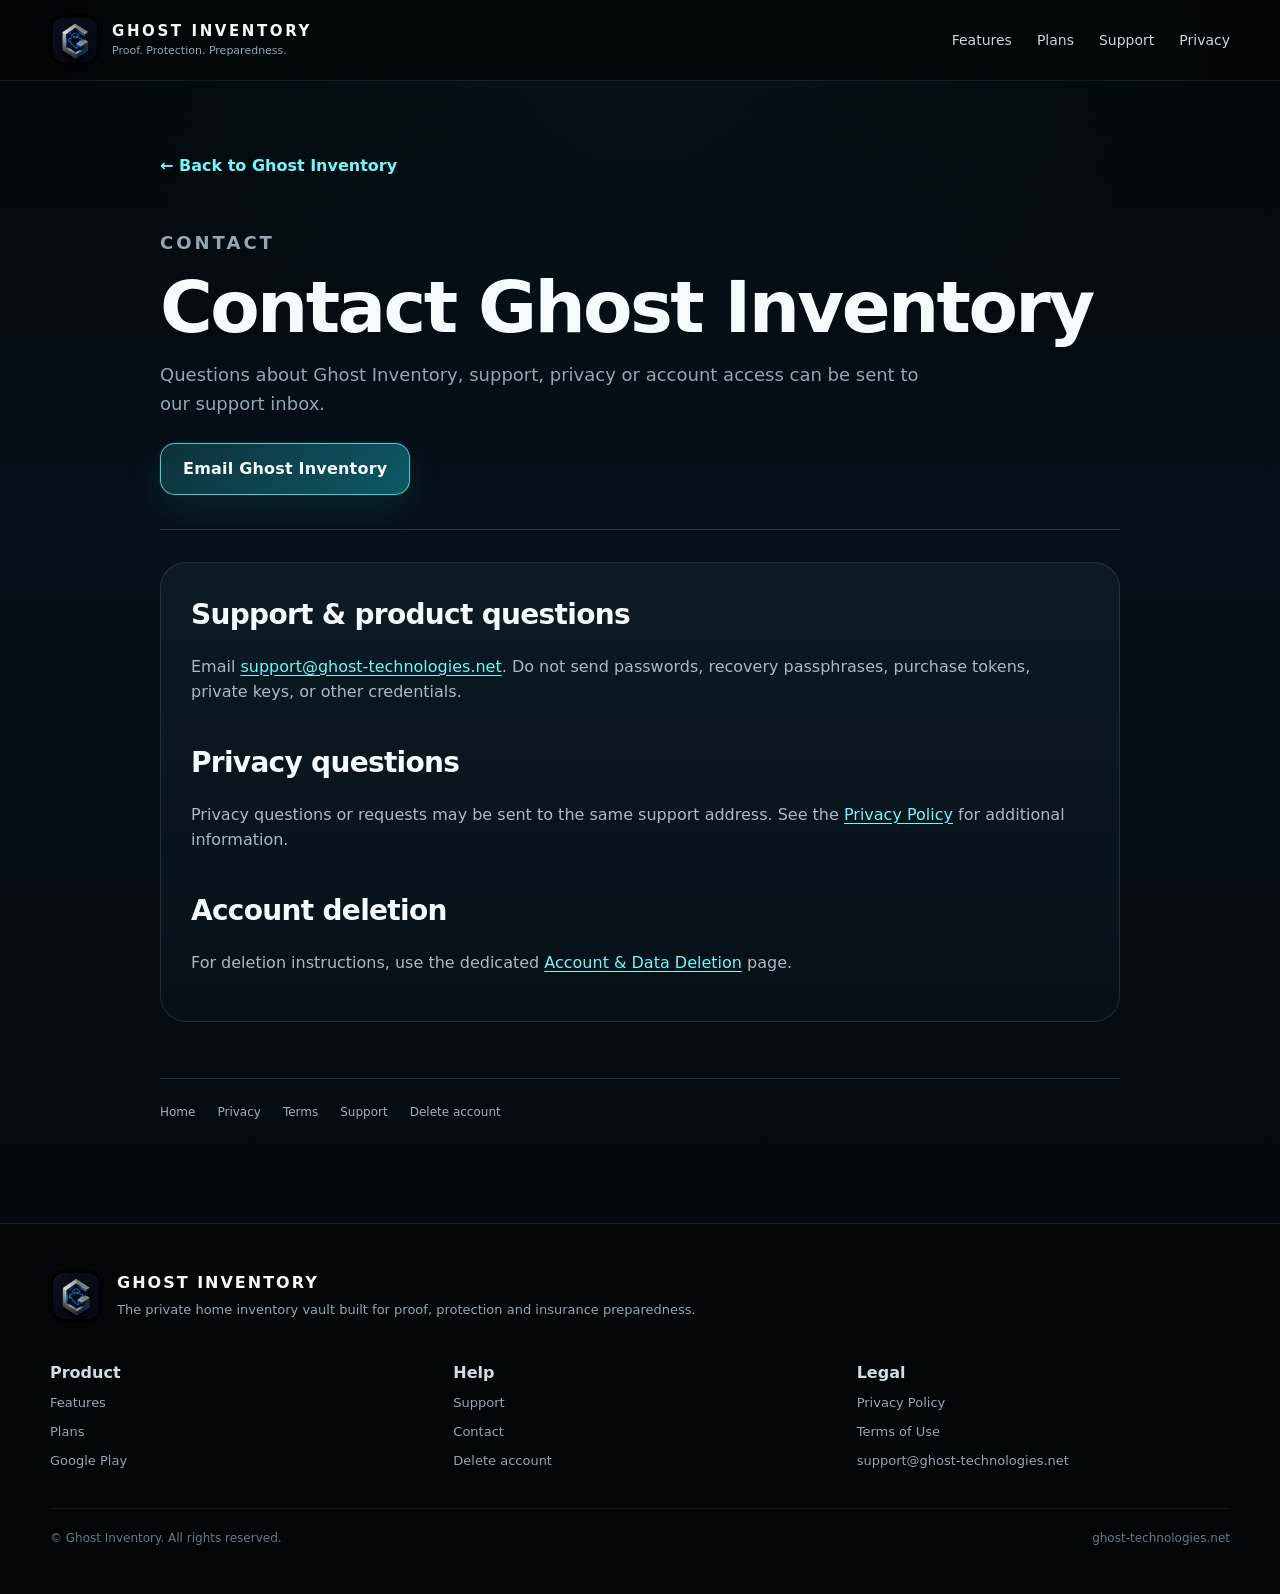
==== commit f4dd2110: "Add files via upload" ====
--- a/contact/index.html
+++ b/contact/index.html
@@ -1,14 +1 @@
-<!DOCTYPE html>
-
-<html lang="en"><head><meta charset="utf-8"/><meta content="width=device-width,initial-scale=1" name="viewport"/><title>Contact — Ghost Inventory</title><meta content="Contact Ghost Inventory Support for product, account, subscription, privacy and technical questions." name="description"/><meta content="#071015" name="theme-color"/><link href="https://ghost-technologies.net/contact/" rel="canonical"/><link href="/assets/images/icon-32.png" rel="icon" sizes="32x32"/><link href="/assets/images/icon-192.png" rel="apple-touch-icon"/><link href="/site.webmanifest" rel="manifest"/><meta content="Contact — Ghost Inventory" property="og:title"/><meta content="Contact Ghost Inventory Support for product, account, subscription, privacy and technical questions." property="og:description"/><meta content="website" property="og:type"/><meta content="https://ghost-technologies.net/assets/images/ghost-inventory-icon.png" property="og:image"/><meta content="https://ghost-technologies.net/contact/" property="og:url"/><meta content="summary_large_image" name="twitter:card"/><link href="/assets/css/styles.css" rel="stylesheet"/></head><body>
-<a class="skip-link" href="#main">Skip to content</a><div class="ambient"></div><canvas aria-hidden="true" class="network-bg"></canvas>
-<header class="site-header"><div class="shell"><nav aria-label="Primary navigation" class="nav-wrap">
-<a class="brand" href="/"><img alt="" src="/assets/images/ghost-inventory-icon.png"/><span class="brand-wordmark"><strong>GHOST INVENTORY</strong><span>Proof. Protection. Preparedness.</span></span></a>
-<div class="nav-links" data-nav-links=""><a href="/">Home</a><a href="/#features">Features</a><a href="/#security">Privacy</a><a href="/#plans">Plans</a><a href="/support/">Support</a></div><div class="nav-actions"><button aria-label="Switch theme" class="icon-btn" data-theme-toggle="" type="button">☀</button><a class="nav-cta" href="/#plans">View plans</a><button aria-expanded="false" aria-label="Open navigation" class="menu-btn" data-mobile-menu="" type="button">☰</button></div>
-</nav></div></header><main id="main">
-<section class="legal-hero"><div class="shell"><div class="kicker">Contact Ghost Inventory</div><h1>One address for product support, privacy and billing questions.</h1><p>Ghost Inventory Support is active and monitored through the official ghost-technologies.net domain.</p><div class="legal-meta"><span class="meta-chip">support@ghost-technologies.net</span></div></div></section><section class="section" style="padding-top:15px"><div class="shell"><div class="support-grid"><article class="support-card reveal"><div class="feature-icon">✉</div><h2>General and account support</h2><p>Questions about the app, account, subscriptions, cloud backup, privacy or account deletion.</p><a class="btn btn-primary" href="mailto:support@ghost-technologies.net?subject=Ghost%20Inventory%20Question">support@ghost-technologies.net</a></article><article class="support-card reveal"><div class="feature-icon">!</div><h2>Technical problem</h2><p>Use the guided bug-report email to include useful device and app-version details without exposing private vault content.</p><a class="btn btn-secondary" href="/support/">Open Support Centre</a></article></div></div></section></main><footer class="site-footer"><div class="shell"><div class="footer-grid">
-<div class="footer-brand"><a class="brand" href="/"><img alt="" src="/assets/images/ghost-inventory-icon.png"/><span class="brand-wordmark"><strong>GHOST INVENTORY</strong><span>Proof. Protection. Preparedness.</span></span></a><p>Protect the story behind everything you own with a private vault for organized proof and preparedness.</p></div>
-<div class="footer-col"><h4>Product</h4><a href="/#features">Features</a><a href="/#security">Privacy</a><a href="/#plans">Plans</a></div>
-<div class="footer-col"><h4>Help</h4><a href="/support/">Support</a><a href="/contact/">Contact</a><a href="/delete-account/">Delete account</a></div>
-<div class="footer-col"><h4>Legal</h4><a href="/privacy/">Privacy Policy</a><a href="/terms/">Terms of Use</a><a href="mailto:support@ghost-technologies.net">support@ghost-technologies.net</a></div>
-</div><div class="footer-bottom"><span>© <span data-year=""></span> Ghost Inventory. All rights reserved.</span><span>Built for privacy. Designed for preparedness.</span></div></div></footer><script defer="" src="/assets/js/main.js"></script></body></html>+<!doctype html><html lang="en"><head><meta charset="utf-8"/><meta name="viewport" content="width=device-width,initial-scale=1"/><meta name="theme-color" content="#020609"/><meta name="description" content="Contact Ghost Inventory support."/><title>Contact — Ghost Inventory</title><link rel="icon" type="image/png" href="/assets/ghost-play-icon.png"/><link rel="stylesheet" href="/assets/site.css"/><script defer src="/assets/site.js"></script></head><body class="support-page"><header class="site-header"><a class="brand" href="/" aria-label="Ghost Inventory home"><img src="/assets/ghost-play-icon.png" alt="Ghost Inventory" class="brand-mark" /><span class="brand-copy"><strong>GHOST INVENTORY</strong><small>Proof. Protection. Preparedness.</small></span></a><nav class="desktop-nav" aria-label="Primary navigation"><a href="/#features">Features</a><a href="/#plans">Plans</a><a href="/support/">Support</a><a href="/privacy/">Privacy</a></nav><button class="menu-button" type="button" aria-label="Open navigation" aria-expanded="false">☰</button></header><div class="mobile-nav" hidden><a href="/#features">Features</a><a href="/#plans">Plans</a><a href="/support/">Support</a><a href="/privacy/">Privacy</a></div><main class="subpage-main"><a class="page-back" href="/">← Back to Ghost Inventory</a><section class="subpage-hero"><p class="kicker">CONTACT</p><h1>Contact Ghost Inventory</h1><p>Questions about Ghost Inventory, support, privacy or account access can be sent to our support inbox.</p><div class="action-row"><a class="button button-primary" href="mailto:support@ghost-technologies.net?subject=Ghost%20Inventory%20Question">Email Ghost Inventory</a></div></section><section class="content-panel"><h2>Support & product questions</h2><p>Email <a href="mailto:support@ghost-technologies.net">support@ghost-technologies.net</a>. Do not send passwords, recovery passphrases, purchase tokens, private keys, or other credentials.</p><h2>Privacy questions</h2><p>Privacy questions or requests may be sent to the same support address. See the <a href="/privacy/">Privacy Policy</a> for additional information.</p><h2>Account deletion</h2><p>For deletion instructions, use the dedicated <a href="/delete-account/">Account & Data Deletion</a> page.</p></section><div class="compact-footer"><a href="/">Home</a><a href="/privacy/">Privacy</a><a href="/terms/">Terms</a><a href="/support/">Support</a><a href="/delete-account/">Delete account</a></div></main><footer class="site-footer"><div class="footer-brand"><img src="/assets/ghost-play-icon.png" alt="" /><div><strong>GHOST INVENTORY</strong><span>The private home inventory vault built for proof, protection and insurance preparedness.</span></div></div><div class="footer-links"><div><strong>Product</strong><a href="/#features">Features</a><a href="/#plans">Plans</a><a href="https://play.google.com/store/apps/details?id=com.ghostinventory.app" target="_blank" rel="noopener">Google Play</a></div><div><strong>Help</strong><a href="/support/">Support</a><a href="/contact/">Contact</a><a href="/delete-account/">Delete account</a></div><div><strong>Legal</strong><a href="/privacy/">Privacy Policy</a><a href="/terms/">Terms of Use</a><a href="mailto:support@ghost-technologies.net">support@ghost-technologies.net</a></div></div><div class="footer-bottom"><span>© Ghost Inventory. All rights reserved.</span><span>ghost-technologies.net</span></div></footer></body></html>
--- a/assets/site.css
+++ b/assets/site.css
@@ -0,0 +1,25 @@
+:root{
+  --bg:#020609;--panel:#071118;--card:#0b1720;--card-soft:#11242e;--cyan:#72f5fb;--cyan-deep:#18b8cb;
+  --text:#f5fbfd;--muted:#92a7b2;--line:#203944;--green:#78dfa2;--gold:#ecc45e;--gold-soft:#f3d987;
+  --max:1180px;--radius:28px;--shadow:0 24px 70px rgba(0,0,0,.34)
+}
+*{box-sizing:border-box}html{scroll-behavior:smooth}body{margin:0;background:radial-gradient(circle at 50% -15%,rgba(24,184,203,.10),transparent 34%),linear-gradient(180deg,#020609 0%,#061018 32%,#020609 100%);color:var(--text);font-family:Inter,ui-sans-serif,system-ui,-apple-system,BlinkMacSystemFont,"Segoe UI",sans-serif;line-height:1.6}a{color:inherit;text-decoration:none}img{display:block;max-width:100%}
+.site-header{position:sticky;top:0;z-index:50;display:flex;align-items:center;justify-content:space-between;padding:15px max(20px,calc((100vw - var(--max))/2));background:rgba(2,6,9,.88);border-bottom:1px solid rgba(114,245,251,.12);backdrop-filter:blur(18px)}
+.brand{display:flex;align-items:center;gap:12px}.brand-mark{width:50px;height:50px;border-radius:15px}.brand-copy{display:grid;line-height:1.15}.brand-copy strong{font-size:15px;letter-spacing:2.6px}.brand-copy small{margin-top:5px;color:var(--muted);font-size:11px}.desktop-nav{display:flex;align-items:center;gap:25px;color:#c9d9df;font-size:14px}.desktop-nav a:hover{color:var(--cyan)}.menu-button{display:none;background:#0b1720;border:1px solid var(--line);color:var(--cyan);font-size:24px;border-radius:14px;width:48px;height:48px}.mobile-nav{position:fixed;z-index:45;top:79px;right:18px;left:18px;padding:14px;background:#08131a;border:1px solid var(--line);border-radius:20px;box-shadow:var(--shadow)}.mobile-nav a{display:block;padding:12px 8px;border-bottom:1px solid rgba(255,255,255,.06)}.mobile-nav a:last-child{border:0}
+.section-shell{width:min(var(--max),calc(100% - 40px));margin:0 auto;padding:92px 0}.kicker{margin:0 0 14px;color:var(--cyan);font-size:12px;font-weight:800;letter-spacing:3px}.section-shell h2{max-width:860px;margin:0;font-size:clamp(34px,5vw,66px);line-height:1.03;letter-spacing:-2px}.section-lede{max-width:780px;color:var(--muted);font-size:19px;margin:24px 0 0}
+.hero{min-height:790px;display:grid;grid-template-columns:1.04fr .96fr;gap:48px;align-items:center;padding-top:76px}.hero-copy h1{font-size:clamp(50px,6.7vw,92px);line-height:.96;letter-spacing:-4px;margin:0}.hero-copy h1 span{color:#d8e8ed}.hero-lede{max-width:700px;margin:28px 0 0;color:#a7bac3;font-size:20px}.hero-actions{display:flex;gap:12px;flex-wrap:wrap;margin-top:30px}.button{display:inline-flex;align-items:center;justify-content:center;min-height:52px;padding:0 22px;border-radius:15px;font-weight:800;letter-spacing:.2px}.button-primary{background:linear-gradient(135deg,#0e303a,#0c5966);border:1px solid rgba(114,245,251,.72);box-shadow:0 0 0 1px rgba(114,245,251,.08),0 14px 34px rgba(24,184,203,.12)}.button-primary:hover{transform:translateY(-1px);border-color:var(--cyan)}.button-secondary{border:1px solid var(--line);background:rgba(11,23,32,.64);color:#d7e5ea}.hero-tags{display:flex;flex-wrap:wrap;gap:10px;margin-top:27px}.hero-tags span{padding:8px 11px;border-radius:999px;background:rgba(114,245,251,.055);border:1px solid rgba(114,245,251,.14);font-size:12px;color:#b6c9d0}.hero-visual{position:relative;min-height:600px;display:grid;place-items:center}.vault-orbit{position:absolute;width:475px;height:475px;border-radius:50%;border:1px solid rgba(114,245,251,.13);box-shadow:0 0 110px rgba(24,184,203,.08),inset 0 0 80px rgba(24,184,203,.05)}.hero-mark{position:relative;width:min(430px,82%);border-radius:26%;filter:drop-shadow(0 24px 55px rgba(0,0,0,.38))}.proof-card{position:absolute;width:180px;padding:14px 15px;border-radius:18px;background:rgba(8,18,25,.92);border:1px solid rgba(114,245,251,.18);box-shadow:var(--shadow)}.proof-card small{display:block;color:var(--cyan);font-size:9px;letter-spacing:1.6px}.proof-card strong{display:block;margin-top:5px;font-size:14px}.proof-card span{display:block;color:var(--muted);font-size:11px;margin-top:3px}.proof-one{left:-10px;top:145px}.proof-two{right:-10px;bottom:118px}
+.three-grid,.feature-grid,.plan-grid,.privacy-grid,.step-grid{display:grid;gap:18px;margin-top:38px}.three-grid{grid-template-columns:repeat(3,1fr)}.glass-card,.feature-card,.plan-card{background:linear-gradient(180deg,rgba(17,36,46,.74),rgba(7,17,24,.94));border:1px solid rgba(114,245,251,.13);border-radius:24px;padding:27px}.glass-card h3,.feature-card h3{font-size:23px;line-height:1.2;margin:10px 0}.glass-card p,.feature-card p{color:var(--muted);margin:0}.card-kicker,.feature-card>span{color:var(--cyan);font-size:11px;font-weight:800;letter-spacing:1.8px}.feature-grid{grid-template-columns:repeat(3,1fr)}.feature-icon{display:grid;place-items:center;width:42px;height:42px;border-radius:14px;background:rgba(114,245,251,.08);border:1px solid rgba(114,245,251,.2);color:var(--cyan);font-size:21px;margin-bottom:17px}
+.claims-panel{display:grid;grid-template-columns:1.18fr .82fr;gap:40px;padding:38px;border-radius:30px;background:linear-gradient(135deg,rgba(14,48,58,.55),rgba(7,17,24,.92));border:1px solid rgba(114,245,251,.18)}.claims-panel h2{font-size:clamp(34px,4.6vw,58px)}.claims-panel p:not(.kicker){color:var(--muted);font-size:18px}.evidence-stack{display:grid;gap:13px;align-content:center}.evidence-stack div{padding:20px;border-radius:18px;background:#08141c;border:1px solid var(--line)}.evidence-stack small{display:block;color:var(--cyan);font-size:10px;letter-spacing:1.7px}.evidence-stack strong{display:block;margin-top:5px}
+.privacy-grid{grid-template-columns:repeat(4,1fr)}.privacy-grid article{padding:20px;border-top:1px solid rgba(114,245,251,.25)}.privacy-grid strong,.privacy-grid span{display:block}.privacy-grid span{margin-top:6px;color:var(--muted);font-size:13px}.text-links{display:flex;gap:20px;margin-top:28px}.text-links a,.text-link{color:var(--cyan);font-weight:700}
+.step-grid{grid-template-columns:repeat(4,1fr)}.step-grid article{padding:24px 0;border-top:1px solid var(--line)}.step-grid b{color:var(--cyan);font-size:12px}.step-grid h3{font-size:24px;margin:10px 0 5px}.step-grid p{color:var(--muted);margin:0}
+.plan-grid{grid-template-columns:repeat(3,1fr);align-items:stretch}.plan-card{position:relative;padding:30px}.plan-card.popular{border-color:rgba(114,245,251,.55);box-shadow:0 0 0 1px rgba(114,245,251,.08),0 20px 50px rgba(24,184,203,.08)}.plan-name{display:block;color:#a6b6bf;font-size:13px;font-weight:900;letter-spacing:2px}.popular-badge{position:absolute;right:24px;top:26px;color:var(--cyan);font-size:10px;font-weight:900;letter-spacing:1.9px}.price{display:flex;align-items:flex-end;gap:9px;margin:25px 0 0}.price b{font-size:58px;line-height:.9;letter-spacing:-3px}.price small{padding-bottom:5px;color:var(--muted)}.money b,.money,.annual.money{color:var(--gold)}.money small{color:var(--gold-soft)}.annual{margin-top:15px;font-weight:900;font-size:16px}.plan-card>p{color:var(--muted);min-height:56px}.plan-card ul{list-style:none;padding:0;margin:24px 0}.plan-card li{position:relative;padding:7px 0 7px 24px}.plan-card li::before{content:"✓";position:absolute;left:0;color:var(--cyan);font-weight:900}.plan-card>a{color:var(--cyan);font-weight:800}.plan-disclaimer{max-width:950px;margin:25px auto 8px;text-align:center;color:var(--muted);font-size:12px}
+.faq-list{margin-top:34px;border-top:1px solid var(--line)}details{border-bottom:1px solid var(--line);padding:4px 0}summary{cursor:pointer;padding:19px 0;font-weight:750;font-size:17px}details p{color:var(--muted);max-width:900px;margin:0 0 20px}
+.launch{padding-bottom:110px}.launch-heading p:not(.kicker){max-width:800px;color:var(--muted);font-size:18px}.platform-grid{display:grid;gap:16px;margin-top:30px}.platform-card{display:grid;grid-template-columns:auto 1fr auto;align-items:center;gap:20px;padding:24px;border-radius:22px;background:#08131a;border:1px solid var(--line)}.platform-card.live{border-color:rgba(120,223,162,.3)}.status-dot{width:12px;height:12px;border-radius:50%;background:var(--green);box-shadow:0 0 20px rgba(120,223,162,.55)}.status-dot.ios{background:var(--cyan);box-shadow:0 0 20px rgba(114,245,251,.35)}.platform-card small{color:var(--cyan);font-weight:900;letter-spacing:1.7px}.platform-card h3{margin:3px 0;font-size:22px}.platform-card p{margin:0;color:var(--muted)}.button.compact{min-height:44px;padding:0 17px;font-size:13px}.coming-soon{color:var(--muted);font-size:13px}
+.site-footer{border-top:1px solid rgba(114,245,251,.12);padding:46px max(20px,calc((100vw - var(--max))/2));background:#020609}.footer-brand{display:flex;gap:15px;align-items:center}.footer-brand img{width:52px;height:52px;border-radius:15px}.footer-brand div{display:grid}.footer-brand strong{letter-spacing:2px}.footer-brand span{color:var(--muted);font-size:13px;margin-top:5px}.footer-links{display:grid;grid-template-columns:repeat(3,1fr);gap:30px;margin-top:38px}.footer-links div{display:grid;gap:8px}.footer-links strong{color:#cfdee4}.footer-links a{color:var(--muted);font-size:13px}.footer-links a:hover{color:var(--cyan)}.footer-bottom{display:flex;justify-content:space-between;margin-top:36px;padding-top:20px;border-top:1px solid rgba(255,255,255,.06);color:#657a84;font-size:12px}
+@media(max-width:900px){.desktop-nav{display:none}.menu-button{display:block}.hero{grid-template-columns:1fr;min-height:auto;padding-top:55px}.hero-visual{min-height:520px}.proof-one{left:0}.proof-two{right:0}.three-grid,.feature-grid,.plan-grid{grid-template-columns:1fr}.privacy-grid,.step-grid{grid-template-columns:repeat(2,1fr)}.claims-panel{grid-template-columns:1fr}.platform-card{grid-template-columns:auto 1fr}.platform-card .button,.platform-card .coming-soon{grid-column:2}.plan-card>p{min-height:0}}
+@media(max-width:600px){.site-header{padding:12px 16px}.brand-mark{width:46px;height:46px}.brand-copy strong{font-size:13px;letter-spacing:2.1px}.brand-copy small{display:none}.section-shell{width:min(100% - 32px,var(--max));padding:70px 0}.hero-copy h1{font-size:54px;letter-spacing:-2.8px}.hero-lede{font-size:17px}.hero-visual{min-height:430px}.vault-orbit{width:340px;height:340px}.hero-mark{width:310px}.proof-card{width:155px;padding:11px}.proof-one{top:95px}.proof-two{bottom:60px}.section-shell h2{font-size:40px;letter-spacing:-1.6px}.section-lede{font-size:16px}.privacy-grid,.step-grid{grid-template-columns:1fr}.text-links{flex-direction:column;gap:9px}.plan-card{padding:25px}.popular-badge{right:20px;top:22px}.price b{font-size:58px}.platform-card{padding:20px;grid-template-columns:auto 1fr;align-items:start}.footer-links{grid-template-columns:1fr 1fr}.footer-bottom{display:grid;gap:5px}.hero-tags span{font-size:11px}.claims-panel{padding:27px}.menu-button{width:46px;height:46px}}
+
+
+/* Full-site secondary pages */
+.subpage-main{width:min(960px,calc(100% - 40px));margin:0 auto;padding:72px 0 100px}.subpage-hero{padding:26px 0 34px;border-bottom:1px solid var(--line)}.subpage-hero h1{font-size:clamp(42px,6vw,72px);line-height:1;letter-spacing:-2.6px;margin:0}.subpage-hero p{max-width:760px;color:var(--muted);font-size:18px}.legal-meta{display:flex;flex-wrap:wrap;gap:8px 18px;color:#81959f;font-size:12px;margin-top:18px}.content-panel{margin-top:32px;padding:30px;border-radius:26px;background:linear-gradient(180deg,rgba(17,36,46,.6),rgba(7,17,24,.94));border:1px solid rgba(114,245,251,.13)}.content-panel h2{font-size:28px;letter-spacing:-.7px;margin:36px 0 12px}.content-panel h2:first-child{margin-top:0}.content-panel h3{font-size:20px;margin:26px 0 9px}.content-panel p,.content-panel li{color:#a8bbc4}.content-panel li{margin:7px 0}.content-panel a:not(.button){color:var(--cyan);text-decoration:underline;text-underline-offset:3px}.support-grid{display:grid;grid-template-columns:repeat(2,1fr);gap:16px;margin-top:30px}.support-card{padding:24px;border-radius:22px;background:#08131a;border:1px solid var(--line)}.support-card h2,.support-card h3{margin:0 0 8px;font-size:22px}.support-card p{color:var(--muted);margin:0}.support-card a{color:var(--cyan);font-weight:800}.action-row{display:flex;flex-wrap:wrap;gap:12px;margin-top:24px}.legal-page .button,.support-page .button,.delete-page .button{color:#f4fbfd!important;text-decoration:none!important}.notice{margin-top:24px;padding:18px 20px;border-radius:18px;background:rgba(114,245,251,.055);border:1px solid rgba(114,245,251,.15);color:#b9cbd2}.warning-note{margin-top:18px;padding:18px 20px;border-radius:18px;background:rgba(236,196,94,.07);border:1px solid rgba(236,196,94,.2);color:#d8cba8}.step-list{counter-reset:step;list-style:none;padding:0;margin:24px 0}.step-list li{counter-increment:step;position:relative;padding:4px 0 22px 48px;color:#b3c4cb}.step-list li::before{content:counter(step);position:absolute;left:0;top:0;width:32px;height:32px;border-radius:10px;display:grid;place-items:center;background:rgba(114,245,251,.08);border:1px solid rgba(114,245,251,.2);color:var(--cyan);font-weight:900}.compact-footer{margin-top:56px;padding-top:24px;border-top:1px solid var(--line);display:flex;flex-wrap:wrap;gap:14px 22px;color:#6f858e;font-size:12px}.compact-footer a{color:#9db1ba}.page-back{display:inline-flex;margin-bottom:24px;color:var(--cyan);font-weight:800}.gold{color:var(--gold)}
+@media(max-width:700px){.subpage-main{width:min(100% - 30px,960px);padding-top:45px}.content-panel{padding:22px}.support-grid{grid-template-columns:1fr}.subpage-hero h1{font-size:46px}.action-row .button{width:100%}}
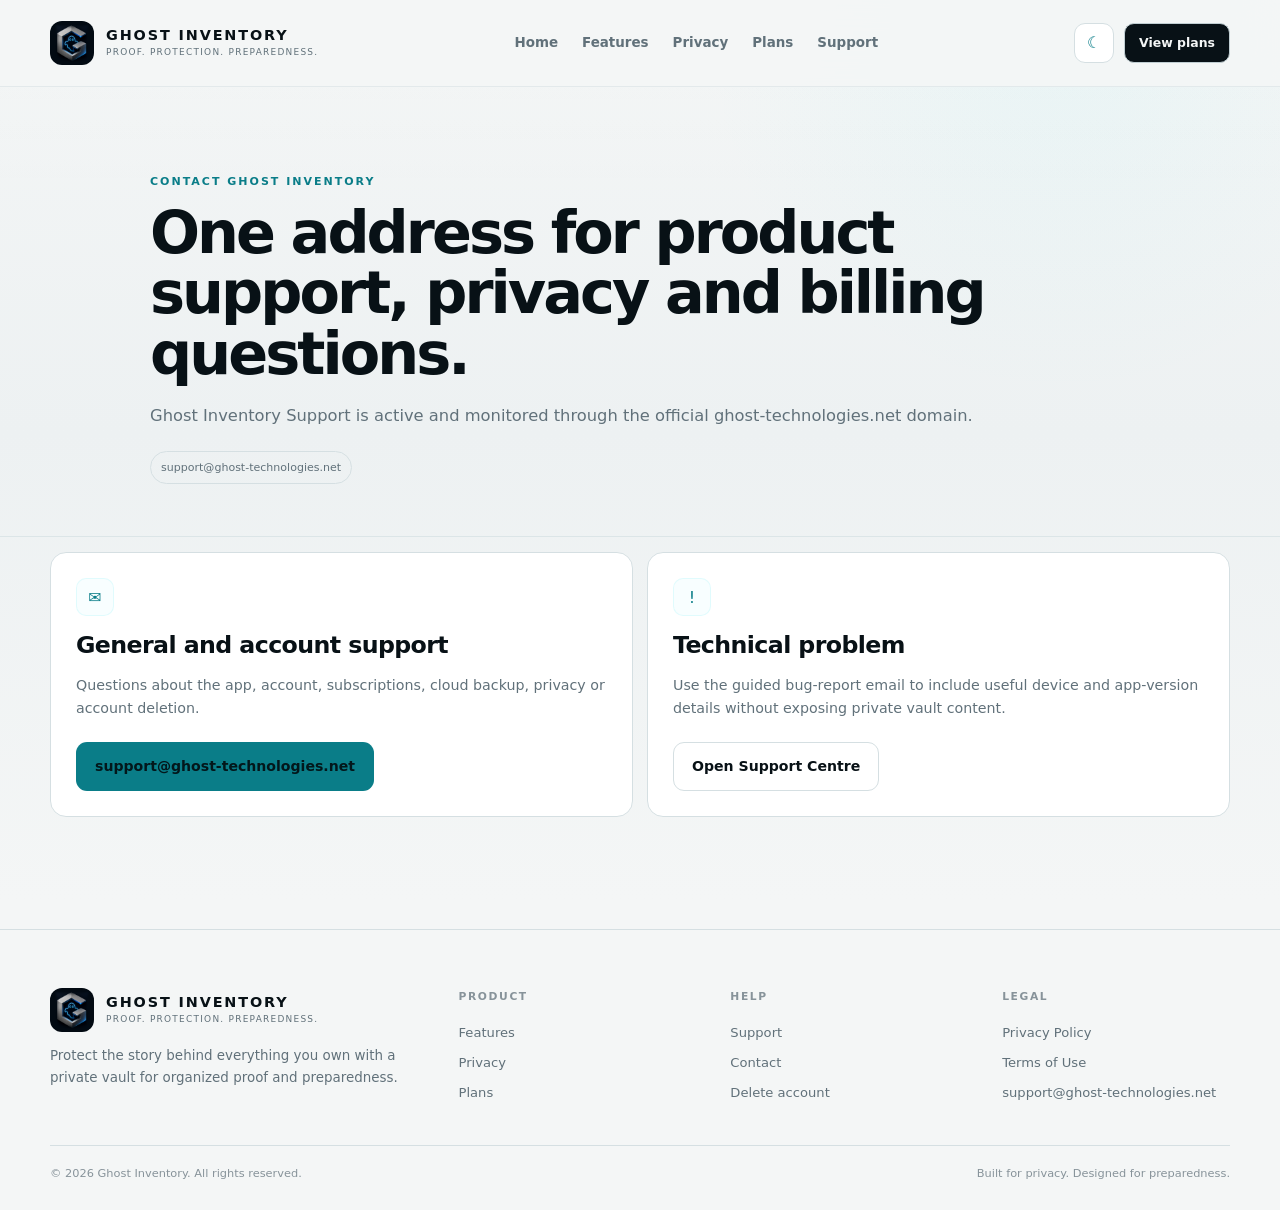
==== commit 698f556d: "Add files via upload" ====
--- a/contact/index.html
+++ b/contact/index.html
@@ -1 +1,14 @@
-<!doctype html><html lang="en"><head><meta charset="utf-8"/><meta name="viewport" content="width=device-width,initial-scale=1"/><meta name="theme-color" content="#020609"/><meta name="description" content="Contact Ghost Inventory support."/><title>Contact — Ghost Inventory</title><link rel="icon" type="image/png" href="/assets/ghost-play-icon.png"/><link rel="stylesheet" href="/assets/site.css"/><script defer src="/assets/site.js"></script></head><body class="support-page"><header class="site-header"><a class="brand" href="/" aria-label="Ghost Inventory home"><img src="/assets/ghost-play-icon.png" alt="Ghost Inventory" class="brand-mark" /><span class="brand-copy"><strong>GHOST INVENTORY</strong><small>Proof. Protection. Preparedness.</small></span></a><nav class="desktop-nav" aria-label="Primary navigation"><a href="/#features">Features</a><a href="/#plans">Plans</a><a href="/support/">Support</a><a href="/privacy/">Privacy</a></nav><button class="menu-button" type="button" aria-label="Open navigation" aria-expanded="false">☰</button></header><div class="mobile-nav" hidden><a href="/#features">Features</a><a href="/#plans">Plans</a><a href="/support/">Support</a><a href="/privacy/">Privacy</a></div><main class="subpage-main"><a class="page-back" href="/">← Back to Ghost Inventory</a><section class="subpage-hero"><p class="kicker">CONTACT</p><h1>Contact Ghost Inventory</h1><p>Questions about Ghost Inventory, support, privacy or account access can be sent to our support inbox.</p><div class="action-row"><a class="button button-primary" href="mailto:support@ghost-technologies.net?subject=Ghost%20Inventory%20Question">Email Ghost Inventory</a></div></section><section class="content-panel"><h2>Support & product questions</h2><p>Email <a href="mailto:support@ghost-technologies.net">support@ghost-technologies.net</a>. Do not send passwords, recovery passphrases, purchase tokens, private keys, or other credentials.</p><h2>Privacy questions</h2><p>Privacy questions or requests may be sent to the same support address. See the <a href="/privacy/">Privacy Policy</a> for additional information.</p><h2>Account deletion</h2><p>For deletion instructions, use the dedicated <a href="/delete-account/">Account & Data Deletion</a> page.</p></section><div class="compact-footer"><a href="/">Home</a><a href="/privacy/">Privacy</a><a href="/terms/">Terms</a><a href="/support/">Support</a><a href="/delete-account/">Delete account</a></div></main><footer class="site-footer"><div class="footer-brand"><img src="/assets/ghost-play-icon.png" alt="" /><div><strong>GHOST INVENTORY</strong><span>The private home inventory vault built for proof, protection and insurance preparedness.</span></div></div><div class="footer-links"><div><strong>Product</strong><a href="/#features">Features</a><a href="/#plans">Plans</a><a href="https://play.google.com/store/apps/details?id=com.ghostinventory.app" target="_blank" rel="noopener">Google Play</a></div><div><strong>Help</strong><a href="/support/">Support</a><a href="/contact/">Contact</a><a href="/delete-account/">Delete account</a></div><div><strong>Legal</strong><a href="/privacy/">Privacy Policy</a><a href="/terms/">Terms of Use</a><a href="mailto:support@ghost-technologies.net">support@ghost-technologies.net</a></div></div><div class="footer-bottom"><span>© Ghost Inventory. All rights reserved.</span><span>ghost-technologies.net</span></div></footer></body></html>+<!DOCTYPE html>
+
+<html lang="en"><head><meta charset="utf-8"/><meta content="width=device-width,initial-scale=1" name="viewport"/><title>Contact | Ghost Inventory</title><meta content="Contact Ghost Inventory Support for product, account, subscription, privacy and technical questions." name="description"/><meta content="#071015" name="theme-color"/><link href="https://ghost-technologies.net/contact/" rel="canonical"/><link href="/assets/images/icon-32.png" rel="icon" sizes="32x32"/><link href="/assets/images/icon-192.png" rel="apple-touch-icon"/><link href="/site.webmanifest" rel="manifest"/><meta content="Contact | Ghost Inventory" property="og:title"/><meta content="Contact Ghost Inventory Support for product, account, subscription, privacy and technical questions." property="og:description"/><meta content="website" property="og:type"/><meta content="https://ghost-technologies.net/assets/images/ghost-inventory-icon.png" property="og:image"/><meta content="https://ghost-technologies.net/contact/" property="og:url"/><meta content="summary_large_image" name="twitter:card"/><link href="/assets/css/styles-v7.css" rel="stylesheet"/></head><body>
+<a class="skip-link" href="#main">Skip to content</a><div class="ambient"></div><canvas aria-hidden="true" class="network-bg"></canvas>
+<header class="site-header"><div class="shell"><nav aria-label="Primary navigation" class="nav-wrap">
+<a class="brand" href="/"><img alt="" src="/assets/images/ghost-inventory-icon.png"/><span class="brand-wordmark"><strong>GHOST INVENTORY</strong><span>Proof. Protection. Preparedness.</span></span></a>
+<div class="nav-links" data-nav-links=""><a href="/">Home</a><a href="/#features">Features</a><a href="/#security">Privacy</a><a href="/#plans">Plans</a><a href="/support/">Support</a></div><div class="nav-actions"><button aria-label="Switch theme" class="icon-btn" data-theme-toggle="" type="button">☀</button><a class="nav-cta" href="/#plans">View plans</a><button aria-expanded="false" aria-label="Open navigation" class="menu-btn" data-mobile-menu="" type="button">☰</button></div>
+</nav></div></header><main id="main">
+<section class="legal-hero"><div class="shell"><div class="kicker">Contact Ghost Inventory</div><h1>One address for product support, privacy and billing questions.</h1><p>Ghost Inventory Support is active and monitored through the official ghost-technologies.net domain.</p><div class="legal-meta"><span class="meta-chip">support@ghost-technologies.net</span></div></div></section><section class="section" style="padding-top:15px"><div class="shell"><div class="support-grid"><article class="support-card reveal"><div class="feature-icon">✉</div><h2>General and account support</h2><p>Questions about the app, account, subscriptions, cloud backup, privacy or account deletion.</p><a class="btn btn-primary" href="mailto:support@ghost-technologies.net?subject=Ghost%20Inventory%20Question">support@ghost-technologies.net</a></article><article class="support-card reveal"><div class="feature-icon">!</div><h2>Technical problem</h2><p>Use the guided bug-report email to include useful device and app-version details without exposing private vault content.</p><a class="btn btn-secondary" href="/support/">Open Support Centre</a></article></div></div></section></main><footer class="site-footer"><div class="shell"><div class="footer-grid">
+<div class="footer-brand"><a class="brand" href="/"><img alt="" src="/assets/images/ghost-inventory-icon.png"/><span class="brand-wordmark"><strong>GHOST INVENTORY</strong><span>Proof. Protection. Preparedness.</span></span></a><p>Protect the story behind everything you own with a private vault for organized proof and preparedness.</p></div>
+<div class="footer-col"><h4>Product</h4><a href="/#features">Features</a><a href="/#security">Privacy</a><a href="/#plans">Plans</a></div>
+<div class="footer-col"><h4>Help</h4><a href="/support/">Support</a><a href="/contact/">Contact</a><a href="/delete-account/">Delete account</a></div>
+<div class="footer-col"><h4>Legal</h4><a href="/privacy/">Privacy Policy</a><a href="/terms/">Terms of Use</a><a href="mailto:support@ghost-technologies.net">support@ghost-technologies.net</a></div>
+</div><div class="footer-bottom"><span>© <span data-year=""></span> Ghost Inventory. All rights reserved.</span><span>Built for privacy. Designed for preparedness.</span></div></div></footer><script defer="" src="/assets/js/main-v7.js"></script></body></html>
--- a/assets/css/styles-v7.css
+++ b/assets/css/styles-v7.css
@@ -0,0 +1,264 @@
+:root{
+  --bg:#071015;
+  --bg-soft:#0a141a;
+  --surface:#0d171d;
+  --surface-2:#111d24;
+  --surface-3:#15232b;
+  --text:#f4f7f8;
+  --muted:#91a0a8;
+  --subtle:#66767f;
+  --line:#24343d;
+  --line-strong:#344952;
+  --cyan:#77edf5;
+  --cyan-deep:#26b9c4;
+  --green:#7bd6a1;
+  --gold:#cdb26b;
+  --gold-soft:#8f7740;
+  --shadow:0 24px 70px rgba(0,0,0,.34);
+  --max:1180px;
+  --radius:18px;
+  color-scheme:dark;
+}
+:root[data-theme="light"]{
+  --bg:#f4f6f6;
+  --bg-soft:#edf1f2;
+  --surface:#ffffff;
+  --surface-2:#f6f8f8;
+  --surface-3:#ebf1f2;
+  --text:#081116;
+  --muted:#61717a;
+  --subtle:#87939a;
+  --line:#d5dfe2;
+  --line-strong:#c0ced2;
+  --cyan:#0a7d88;
+  --cyan-deep:#086773;
+  --green:#247b53;
+  --gold:#7c611f;
+  --gold-soft:#ae9453;
+  --shadow:0 22px 58px rgba(26,48,58,.11);
+  color-scheme:light;
+}
+*{box-sizing:border-box}
+html{scroll-behavior:smooth}
+body{margin:0;background:var(--bg);color:var(--text);font-family:Inter,ui-sans-serif,system-ui,-apple-system,BlinkMacSystemFont,"Segoe UI",sans-serif;line-height:1.6;overflow-x:hidden;-webkit-font-smoothing:antialiased;text-rendering:optimizeLegibility}
+a{color:inherit;text-decoration:none}
+img{display:block;max-width:100%}
+button,input,textarea{font:inherit}
+::selection{background:rgba(119,237,245,.22);color:var(--text)}
+.shell{width:min(var(--max),calc(100% - 48px));margin-inline:auto}
+.ambient{position:fixed;inset:0;z-index:-5;pointer-events:none;background:radial-gradient(circle at 83% 4%,rgba(119,237,245,.08),transparent 26%),linear-gradient(180deg,var(--bg),var(--bg-soft) 48%,var(--bg));}
+body:before{content:"";position:fixed;inset:0;z-index:-4;pointer-events:none;background:linear-gradient(180deg,rgba(255,255,255,.018),transparent 22%);}
+.skip-link{position:fixed;left:18px;top:-80px;z-index:1000;background:var(--cyan);color:#031519;padding:10px 14px;border-radius:9px;font-weight:800}.skip-link:focus{top:18px}
+
+/* Header */
+.site-header{position:sticky;top:0;z-index:50;padding:14px 0;background:color-mix(in srgb,var(--bg) 88%,transparent);backdrop-filter:blur(18px);-webkit-backdrop-filter:blur(18px);border-bottom:1px solid color-mix(in srgb,var(--line) 55%,transparent)}
+.nav-wrap{display:flex;align-items:center;justify-content:space-between;gap:24px;min-height:58px}
+.brand{display:flex;align-items:center;gap:12px;min-width:max-content}.brand img{width:44px;height:44px;border-radius:12px}.brand-wordmark{display:flex;flex-direction:column;line-height:1.05}.brand-wordmark strong{font-size:.9rem;letter-spacing:.13em}.brand-wordmark span{margin-top:5px;font-size:.56rem;letter-spacing:.14em;text-transform:uppercase;color:var(--muted)}
+.nav-links{display:flex;align-items:center;gap:24px}.nav-links a{font-size:.84rem;color:var(--muted);font-weight:650}.nav-links a:hover,.nav-links a[aria-current="page"]{color:var(--text)}
+.nav-actions{display:flex;align-items:center;gap:10px}.icon-btn,.menu-btn{width:40px;height:40px;display:grid;place-items:center;border:1px solid var(--line);border-radius:11px;background:var(--surface);color:var(--cyan);cursor:pointer}.menu-btn{display:none}.nav-cta{min-height:40px;display:inline-flex;align-items:center;padding:0 14px;border:1px solid var(--line-strong);border-radius:10px;background:var(--text);color:var(--bg);font-size:.78rem;font-weight:850}
+
+/* Global typography */
+.eyebrow,.kicker,.card-kicker{font-size:.69rem;letter-spacing:.18em;text-transform:uppercase;font-weight:850;color:var(--cyan)}
+.kicker-gold{color:var(--gold)}
+.section{padding:112px 0;border-top:1px solid color-mix(in srgb,var(--line) 72%,transparent)}
+.section-head{max-width:720px;margin-bottom:44px}.section-head.center{text-align:center;margin-inline:auto}.section h2,.legal-hero h1{font-size:clamp(2.45rem,4.6vw,4.45rem);line-height:1.03;letter-spacing:-.05em;margin:12px 0 18px}.section-head p,.legal-hero p{font-size:1.02rem;color:var(--muted);margin:0}
+
+/* Buttons */
+.hero-actions{display:flex;gap:11px;flex-wrap:wrap;margin-top:30px}.btn{display:inline-flex;align-items:center;justify-content:center;min-height:49px;padding:12px 18px;border-radius:11px;border:1px solid var(--line);font-weight:800;font-size:.88rem;transition:transform .18s ease,border-color .18s ease,background .18s ease}.btn:hover{transform:translateY(-1px);border-color:var(--line-strong)}.btn-primary{border-color:transparent;background:var(--cyan);color:#03171b}.btn-secondary{background:var(--surface);color:var(--text)}
+
+/* Hero */
+.hero-section{padding:102px 0 88px;min-height:740px;display:grid;align-items:center}
+.hero-grid{display:grid;grid-template-columns:minmax(0,1.02fr) minmax(440px,.98fr);gap:72px;align-items:center}
+.status-pill{display:inline-flex;align-items:center;gap:8px;padding:7px 10px;margin-bottom:23px;border:1px solid rgba(123,214,161,.18);border-radius:999px;color:var(--green);font-size:.72rem;font-weight:760;background:rgba(123,214,161,.05)}.status-dot{width:7px;height:7px;border-radius:50%;background:var(--green);box-shadow:0 0 0 5px rgba(123,214,161,.07)}
+.hero-copy h1{font-size:clamp(3.8rem,6.5vw,6.5rem);line-height:.94;letter-spacing:-.065em;margin:14px 0 25px;max-width:760px}.hero-lead{max-width:680px;font-size:clamp(1.05rem,1.5vw,1.18rem);line-height:1.75;color:var(--muted)}.hero-micro{margin-top:25px;font-size:.77rem;color:var(--subtle);letter-spacing:.02em}
+.hero-visual{position:relative;min-height:520px;display:flex;align-items:center;justify-content:flex-end}.hero-visual:before{content:"";position:absolute;right:8%;top:6%;width:390px;height:390px;border-radius:50%;background:radial-gradient(circle,rgba(119,237,245,.12),transparent 68%);filter:blur(8px)}
+.hero-emblem{position:absolute;left:2%;top:33px;z-index:3;width:184px;height:184px;padding:10px;border-radius:32px;background:var(--bg);border:1px solid rgba(119,237,245,.18);box-shadow:0 28px 65px rgba(0,0,0,.34)}.hero-emblem img{width:100%;height:100%;border-radius:24px}
+.product-console{position:relative;z-index:2;width:min(100%,470px);margin-top:92px;padding:24px;border:1px solid var(--line-strong);border-radius:22px;background:linear-gradient(180deg,var(--surface-2),var(--surface));box-shadow:var(--shadow)}
+.console-header{display:flex;justify-content:space-between;gap:12px;align-items:center;padding-bottom:18px;border-bottom:1px solid var(--line)}.console-header span{font-size:.61rem;letter-spacing:.16em;font-weight:850}.console-header b{font-size:.58rem;letter-spacing:.13em;color:var(--green)}
+.console-title{padding:24px 0}.console-title strong{display:block;font-size:1.35rem;letter-spacing:-.025em}.console-title span{display:block;color:var(--muted);font-size:.82rem;margin-top:7px}.console-grid{display:grid;grid-template-columns:1fr 1fr;border:1px solid var(--line);border-radius:14px;overflow:hidden}.console-cell{min-height:105px;padding:17px;border-right:1px solid var(--line);border-bottom:1px solid var(--line)}.console-cell:nth-child(2n){border-right:0}.console-cell:nth-child(n+3){border-bottom:0}.console-cell small{display:block;color:var(--cyan);font-size:.56rem;letter-spacing:.14em;font-weight:800}.console-cell strong{display:block;margin-top:9px;font-size:.82rem;line-height:1.45}
+
+/* Trust band */
+.trust-band{border-top:1px solid var(--line);border-bottom:1px solid var(--line);background:color-mix(in srgb,var(--surface) 58%,transparent)}.trust-grid{display:grid;grid-template-columns:repeat(4,1fr)}.trust-grid>div{padding:24px 24px;border-right:1px solid var(--line)}.trust-grid>div:first-child{padding-left:0}.trust-grid>div:last-child{border-right:0;padding-right:0}.trust-grid strong{display:block;font-size:.83rem}.trust-grid span{display:block;margin-top:5px;color:var(--muted);font-size:.72rem;line-height:1.5}
+
+/* Intro */
+.split-intro{display:grid;grid-template-columns:.88fr 1.12fr;gap:86px;align-items:start}.split-intro .section-head{position:sticky;top:116px;margin:0}.intro-stack{border-top:1px solid var(--line)}.value-card{display:grid;grid-template-columns:46px 1fr;column-gap:18px;padding:27px 0;border-bottom:1px solid var(--line)}.value-index{grid-row:1/3;color:var(--cyan);font-size:.67rem;letter-spacing:.16em}.value-card h3{margin:0 0 7px;font-size:1.26rem;letter-spacing:-.02em}.value-card p{margin:0;color:var(--muted);font-size:.9rem}
+
+/* Capabilities */
+.capabilities-section{background:color-mix(in srgb,var(--surface) 35%,transparent)}.capabilities-grid{display:grid;grid-template-columns:repeat(12,1fr);gap:14px}.capability-card{grid-column:span 4;min-height:270px;padding:27px;border:1px solid var(--line);border-radius:var(--radius);background:var(--surface)}.capability-card-large{grid-column:span 8;background:linear-gradient(145deg,var(--surface-2),var(--surface));min-height:340px}.capability-card h3{font-size:1.45rem;line-height:1.14;letter-spacing:-.03em;margin:18px 0 11px;max-width:520px}.capability-card p{color:var(--muted);font-size:.9rem;max-width:640px;margin:0}.feature-foot{margin-top:34px;padding-top:18px;border-top:1px solid var(--line);font-size:.6rem;letter-spacing:.14em;color:var(--subtle);font-weight:800}
+
+/* Process */
+.process-grid{display:grid;grid-template-columns:repeat(4,1fr);border-top:1px solid var(--line);border-bottom:1px solid var(--line)}.process-step{padding:29px 25px 31px;border-right:1px solid var(--line);min-height:230px}.process-step:first-child{padding-left:0}.process-step:last-child{border-right:0;padding-right:0}.process-num{display:block;color:var(--cyan);font-size:.66rem;letter-spacing:.16em;margin-bottom:36px}.process-step h3{font-size:1.3rem;margin:0 0 8px}.process-step p{margin:0;color:var(--muted);font-size:.85rem}
+
+/* Evidence / claims */
+.evidence-section{background:linear-gradient(180deg,color-mix(in srgb,var(--gold-soft) 4%,var(--bg)),var(--bg));}.evidence-grid{display:grid;grid-template-columns:.92fr 1.08fr;gap:80px;align-items:center}.evidence-copy h2{font-size:clamp(2.6rem,4.7vw,4.7rem);line-height:1.02;letter-spacing:-.052em;margin:12px 0 18px}.evidence-copy p{color:var(--muted);max-width:620px}.clean-list{list-style:none;margin:24px 0 0;padding:0;display:grid;gap:11px}.clean-list li{position:relative;padding-left:20px;color:var(--text);font-size:.88rem}.clean-list li:before{content:"";position:absolute;left:0;top:.68em;width:6px;height:6px;border-radius:50%;background:var(--cyan)}.gold-list li:before{background:var(--gold)}
+.report-stage{position:relative;min-height:525px}.report-paper{position:absolute;width:320px;height:415px;padding:28px;border-radius:8px;background:#f4f1e9;color:#172028;box-shadow:0 30px 75px rgba(0,0,0,.34);border:1px solid rgba(205,178,107,.22)}.report-paper-back{left:16px;top:38px;transform:rotate(-6deg);opacity:.72}.report-paper-front{right:22px;top:70px;transform:rotate(3deg)}.report-paper span{display:block;color:#5d6a70;font-size:.58rem;letter-spacing:.18em;font-weight:900}.report-paper b{display:block;font-size:1.05rem;margin:15px 0 18px;letter-spacing:.02em}.report-paper i{display:block;height:8px;border-radius:3px;background:#dfe3df;margin:10px 0}.report-photo{height:155px;border-radius:5px;overflow:hidden;background:#d8d4ca}.report-photo img{width:100%;height:100%;object-fit:cover}.report-lines{margin-top:17px}.report-lines i:nth-child(2){width:82%}.report-lines i:nth-child(3){width:91%}.report-lines i:nth-child(4){width:68%}.report-paper small{display:block;color:#6b7479;font-size:.6rem;margin-top:14px}
+
+/* Assurance */
+.assurance-grid{display:grid;grid-template-columns:1fr .95fr;gap:84px;align-items:center}.assurance-copy p{color:var(--muted);max-width:650px}.assurance-panel{padding:28px;border:1px solid var(--line-strong);border-radius:20px;background:var(--surface);box-shadow:var(--shadow)}.assurance-panel-head{display:flex;justify-content:space-between;gap:20px;padding-bottom:18px;border-bottom:1px solid var(--line)}.assurance-panel-head span{font-size:.6rem;letter-spacing:.16em;color:var(--subtle);font-weight:850}.assurance-panel-head b{font-size:.62rem;letter-spacing:.14em;color:var(--green)}.assurance-row{display:flex;justify-content:space-between;gap:28px;padding:18px 0;border-bottom:1px solid var(--line)}.assurance-row strong{font-size:.82rem}.assurance-row span{max-width:235px;text-align:right;color:var(--muted);font-size:.73rem}.assurance-panel>small{display:block;margin-top:18px;color:var(--subtle);font-size:.65rem}
+
+/* Pricing */
+.pricing-grid-new{display:grid;grid-template-columns:repeat(3,1fr);gap:14px;align-items:stretch}.plan-card{position:relative;display:flex;flex-direction:column;min-height:500px;padding:29px;border:1px solid var(--line);border-radius:18px;background:var(--surface)}.plan-card.featured{border-color:rgba(119,237,245,.45);box-shadow:0 25px 70px rgba(0,0,0,.25)}.plan-badge{position:absolute;right:18px;top:17px;font-size:.54rem;letter-spacing:.14em;color:var(--cyan);font-weight:900}.plan-name span{display:block;color:var(--muted);font-size:.62rem;letter-spacing:.16em;font-weight:900}.plan-name strong{display:block;font-size:3rem;line-height:1;margin-top:19px;letter-spacing:-.055em}.plan-name small{display:block;margin-top:6px;color:var(--muted);font-size:.72rem}.annual{margin-top:8px;color:var(--cyan);font-size:.76rem;font-weight:800}.plan-card>p{color:var(--muted);font-size:.88rem}.plan-card ul{list-style:none;padding:0;margin:20px 0 28px;display:grid;gap:10px}.plan-card li{font-size:.84rem}.plan-card li:before{content:"✓";color:var(--cyan);font-weight:900;margin-right:8px}.plan-card li.muted-li{color:var(--muted)}.plan-card li.muted-li:before{content:"•";color:var(--muted)}.plan-card .btn{margin-top:auto}.price-note{max-width:1000px;margin:22px auto 0;text-align:center;color:var(--muted);font-size:.74rem}.price-note a{color:var(--cyan);font-weight:800}
+
+/* FAQ */
+.faq-layout{display:grid;grid-template-columns:.8fr 1.2fr;gap:76px;align-items:start}.faq-layout .section-head{position:sticky;top:116px}.faq details{border-top:1px solid var(--line);padding:19px 0}.faq details:last-child{border-bottom:1px solid var(--line)}.faq summary{list-style:none;cursor:pointer;font-weight:800;display:flex;justify-content:space-between;gap:18px}.faq summary::-webkit-details-marker{display:none}.faq summary:after{content:"+";color:var(--cyan);font-size:1.1rem}.faq details[open] summary:after{content:"−"}.faq p{color:var(--muted);font-size:.88rem;max-width:760px}
+
+/* Launch */
+.launch-section{padding-top:86px}.launch-wrap{display:grid;grid-template-columns:1.2fr .8fr;gap:62px;align-items:center;padding:46px;border:1px solid var(--line-strong);border-radius:22px;background:var(--surface)}.launch-wrap h2{font-size:clamp(2.35rem,4.2vw,4rem);line-height:1.04;letter-spacing:-.05em;margin:12px 0 16px}.launch-wrap p{color:var(--muted);max-width:720px}.launch-card{min-height:225px;padding:28px;border:1px solid var(--line);border-radius:16px;background:var(--bg);display:flex;flex-direction:column;justify-content:center}.launch-card span{font-size:.59rem;letter-spacing:.16em;color:var(--cyan);font-weight:850}.launch-card strong{font-size:1.5rem;line-height:1.12;margin:17px 0}.launch-card small{color:var(--muted)}
+
+/* Footer */
+.site-footer{padding:58px 0 28px;border-top:1px solid var(--line);background:color-mix(in srgb,var(--bg) 92%,transparent)}.footer-grid{display:grid;grid-template-columns:1.6fr repeat(3,1fr);gap:44px}.footer-brand p{max-width:390px;color:var(--muted);font-size:.84rem}.footer-col{display:flex;flex-direction:column;gap:9px}.footer-col h4{margin:0 0 8px;color:var(--subtle);font-size:.67rem;letter-spacing:.15em;text-transform:uppercase}.footer-col a{font-size:.82rem;color:var(--muted)}.footer-col a:hover{color:var(--text)}.footer-bottom{display:flex;justify-content:space-between;gap:18px;margin-top:42px;padding-top:18px;border-top:1px solid var(--line);color:var(--subtle);font-size:.71rem}
+
+/* Legal + support pages */
+.network-bg{display:none!important}.hero{padding:76px 0;min-height:620px;display:grid;align-items:center}.hero h1{font-size:clamp(3rem,7vw,5.6rem);line-height:.95;letter-spacing:-.055em}.legal-hero{padding:86px 0 52px}.legal-hero .shell{max-width:980px}.legal-hero h1{max-width:900px}.legal-meta{display:flex;gap:8px;flex-wrap:wrap;margin-top:22px}.meta-chip{padding:7px 10px;border:1px solid var(--line);border-radius:999px;color:var(--muted);font-size:.69rem}.legal-layout{display:grid;grid-template-columns:230px minmax(0,1fr);gap:48px;padding-bottom:100px}.toc{position:sticky;top:112px;align-self:start;display:flex;flex-direction:column;gap:4px;padding:17px;border:1px solid var(--line);border-radius:14px;background:var(--surface)}.toc strong{font-size:.66rem;letter-spacing:.14em;text-transform:uppercase;color:var(--cyan);margin-bottom:8px}.toc a{padding:7px 8px;border-radius:7px;color:var(--muted);font-size:.76rem}.toc a:hover{color:var(--text);background:var(--surface-2)}.legal-content{min-width:0}.legal-section{padding:30px 0;border-top:1px solid var(--line)}.legal-section:first-child{border-top:0;padding-top:0}.legal-section h2{font-size:1.72rem;letter-spacing:-.025em;margin:0 0 15px}.legal-section h3{font-size:1.04rem;margin:24px 0 8px}.legal-section p,.legal-section li{color:var(--muted);font-size:.89rem}.legal-section a{color:var(--cyan)}.legal-section a.btn-primary{color:#03171b}.legal-section a.btn-secondary{color:var(--text)}:root[data-theme="light"] .legal-section a.btn-primary{color:#fff}.callout{padding:16px 18px;margin:18px 0;border-left:2px solid var(--cyan);background:rgba(119,237,245,.045);color:var(--muted);font-size:.85rem}.callout strong{color:var(--text)}.email-box{display:inline-block;padding:8px 10px;border:1px solid var(--line);border-radius:8px}.support-grid,.contact-grid{display:grid;grid-template-columns:repeat(2,1fr);gap:14px}.support-card,.contact-card{padding:25px;border:1px solid var(--line);border-radius:16px;background:var(--surface)}.support-card h2{font-size:1.48rem;line-height:1.15;letter-spacing:-.025em;margin:0 0 10px}.support-card h3,.contact-card h3{margin-top:0}.support-card p,.contact-card p{color:var(--muted);font-size:.89rem}.support-card .btn{margin-top:8px}.feature-icon{width:38px;height:38px;border-radius:10px;border:1px solid rgba(119,237,245,.18);background:rgba(119,237,245,.05);color:var(--cyan);display:grid;place-items:center;margin-bottom:16px}.micro{font-size:.74rem;color:var(--muted)}
+
+/* Keep report paper and fixed dark console surfaces legible in light mode. */
+:root[data-theme="light"] .product-console,:root[data-theme="light"] .hero-emblem,:root[data-theme="light"] .launch-card{box-shadow:var(--shadow)}
+
+.reveal{opacity:0;transform:translateY(14px);transition:opacity .55s ease,transform .55s ease}.reveal.visible{opacity:1;transform:none}
+@media(prefers-reduced-motion:reduce){html{scroll-behavior:auto}.reveal{opacity:1;transform:none;transition:none}.btn{transition:none}}
+
+@media(max-width:1080px){
+  .nav-links{display:none;position:absolute;left:24px;right:24px;top:77px;padding:12px;border:1px solid var(--line);border-radius:14px;background:var(--surface);box-shadow:var(--shadow);flex-direction:column;align-items:stretch;gap:2px}.nav-links.open{display:flex}.nav-links a{padding:10px}.menu-btn{display:grid}
+  .hero-grid{grid-template-columns:1fr;gap:26px}.hero-section{padding-top:66px}.hero-copy{max-width:820px}.hero-visual{min-height:500px;justify-content:center}.hero-emblem{left:11%;}.product-console{margin-left:150px}
+  .split-intro{grid-template-columns:1fr;gap:35px}.split-intro .section-head{position:relative;top:auto}.capability-card{grid-column:span 6}.capability-card-large{grid-column:span 12}.evidence-grid,.assurance-grid{gap:50px}.pricing-grid-new{grid-template-columns:1fr 1fr}.plan-card.featured{order:-1}.faq-layout{gap:46px}.launch-wrap{grid-template-columns:1fr}.legal-layout{grid-template-columns:1fr}.toc{position:relative;top:auto;flex-direction:row;flex-wrap:wrap}.toc strong{width:100%}
+}
+@media(max-width:780px){
+  .shell{width:min(var(--max),calc(100% - 30px))}.nav-cta{display:none}.brand-wordmark span{display:none}.section{padding:82px 0}.hero-section{padding:50px 0 62px;min-height:auto}.hero-copy h1{font-size:clamp(3rem,14vw,4.9rem)}.hero-visual{min-height:465px}.hero-emblem{width:145px;height:145px;left:0;top:20px}.product-console{margin:88px 0 0 54px;width:calc(100% - 54px)}.trust-grid{grid-template-columns:1fr 1fr}.trust-grid>div{border-bottom:1px solid var(--line)}.trust-grid>div:nth-child(2){border-right:0}.trust-grid>div:nth-last-child(-n+2){border-bottom:0}.trust-grid>div:first-child{padding-left:20px}.trust-grid>div:last-child{padding-right:20px}.capability-card,.capability-card-large{grid-column:span 12}.process-grid{grid-template-columns:1fr 1fr}.process-step{border-bottom:1px solid var(--line)}.process-step:nth-child(2){border-right:0}.process-step:nth-last-child(-n+2){border-bottom:0}.process-step:first-child{padding-left:25px}.process-step:last-child{padding-right:25px}.evidence-grid,.assurance-grid{grid-template-columns:1fr}.report-stage{min-height:470px}.faq-layout{grid-template-columns:1fr;gap:22px}.faq-layout .section-head{position:relative;top:auto}.pricing-grid-new{grid-template-columns:1fr}.footer-grid{grid-template-columns:1fr 1fr}.footer-brand{grid-column:1/-1}.support-grid,.contact-grid{grid-template-columns:1fr}.legal-hero{padding-top:55px}
+}
+@media(max-width:520px){
+  .hero-actions .btn{width:100%}.hero-visual{min-height:445px}.hero-emblem{width:122px;height:122px}.product-console{margin-left:28px;width:calc(100% - 28px);padding:18px}.console-grid{grid-template-columns:1fr}.console-cell{border-right:0!important;border-bottom:1px solid var(--line)!important;min-height:auto}.console-cell:last-child{border-bottom:0!important}.trust-grid{grid-template-columns:1fr}.trust-grid>div{border-right:0;border-bottom:1px solid var(--line)!important;padding:18px 0!important}.trust-grid>div:last-child{border-bottom:0!important}.process-grid{grid-template-columns:1fr}.process-step{border-right:0;border-bottom:1px solid var(--line)!important;padding:24px 0!important}.process-step:last-child{border-bottom:0!important}.report-stage{min-height:390px}.report-paper{width:245px;height:330px;padding:20px}.report-paper-back{left:0}.report-paper-front{right:0}.report-photo{height:110px}.assurance-row{display:block}.assurance-row span{display:block;text-align:left;margin-top:6px}.launch-wrap{padding:28px 22px}.footer-grid{grid-template-columns:1fr}.footer-brand{grid-column:auto}.footer-bottom{flex-direction:column}.legal-section h2{font-size:1.45rem}
+}
+
+/* Premium Consumer Brand homepage */
+.consumer-home{--consumer-cream:#f4f0e9;--consumer-ink:#182026;--consumer-warm:#d7c8b6;--consumer-gold:#b89c66;--consumer-soft:#e9e4dc}
+.consumer-home .ambient{background:radial-gradient(circle at 78% 2%,rgba(119,237,245,.08),transparent 24%),linear-gradient(180deg,#071015 0,#0b171d 25%,var(--bg) 48%,var(--bg-soft) 100%)}
+.consumer-header .nav-wrap{padding-inline:2px}
+.consumer-header .brand-wordmark span{letter-spacing:.11em}
+.consumer-hero{padding:90px 0 96px;overflow:hidden}
+.consumer-hero-grid{display:grid;grid-template-columns:minmax(0,.95fr) minmax(500px,1.05fr);gap:70px;align-items:center}
+.consumer-eyebrow{font-size:.72rem;letter-spacing:.18em;text-transform:uppercase;color:var(--cyan);font-weight:850}
+.consumer-hero-copy h1{font-size:clamp(4rem,6.9vw,7rem);line-height:.92;letter-spacing:-.067em;margin:17px 0 27px;max-width:780px}
+.consumer-hero-copy h1 span{font-family:Georgia,"Times New Roman",serif;font-weight:500;font-style:italic;color:#d7e0e2;letter-spacing:-.045em}
+:root[data-theme="light"] .consumer-hero-copy h1 span{color:#44545b}
+.consumer-hero-copy>p{max-width:660px;color:var(--muted);font-size:1.08rem;line-height:1.78}
+.consumer-trust-line{display:flex;gap:20px;flex-wrap:wrap;margin-top:27px;padding-top:22px;border-top:1px solid var(--line)}
+.consumer-trust-line span{font-size:.75rem;color:var(--muted)}
+.consumer-trust-line span:before{content:"•";color:var(--cyan);margin-right:8px}
+.consumer-hero-stage{position:relative;min-height:610px}
+.consumer-hero-stage:before{content:"";position:absolute;inset:8% 7% 2% 12%;border-radius:46% 54% 50% 50%;background:radial-gradient(circle,rgba(119,237,245,.14),rgba(119,237,245,.025) 45%,transparent 70%);filter:blur(10px)}
+.consumer-photo-card{position:absolute;overflow:hidden;border-radius:26px;border:1px solid rgba(255,255,255,.08);box-shadow:0 30px 80px rgba(0,0,0,.38);background:#10191f}
+.consumer-photo-card img{width:100%;height:100%;object-fit:cover}
+.photo-card-main{width:355px;height:430px;right:32px;top:20px;transform:rotate(2deg)}
+.photo-card-small{width:210px;height:260px;left:18px;bottom:26px;transform:rotate(-4deg)}
+.photo-caption{position:absolute;left:0;right:0;bottom:0;padding:28px 20px 18px;background:linear-gradient(transparent,rgba(5,10,13,.92));color:#fff}.photo-caption span{display:block;font-size:.56rem;letter-spacing:.14em;text-transform:uppercase;color:#a9dce1}.photo-caption strong{display:block;margin-top:4px;font-size:.9rem}
+.consumer-vault-card{position:absolute;z-index:5;left:120px;top:64px;width:270px;padding:22px;border:1px solid rgba(119,237,245,.18);border-radius:20px;background:rgba(8,16,21,.93);box-shadow:0 28px 70px rgba(0,0,0,.35);backdrop-filter:blur(16px);color:#f4f7f8}
+.vault-brand{display:flex;align-items:center;gap:9px;margin-bottom:24px}.vault-brand img{width:34px;height:34px;border-radius:9px}.vault-brand span{font-size:.61rem;letter-spacing:.15em;font-weight:850}.consumer-vault-card>strong{font-size:1.08rem;line-height:1.35}.vault-stat-grid{display:grid;grid-template-columns:repeat(3,1fr);gap:1px;margin-top:20px;background:#26343c;border:1px solid #26343c;border-radius:11px;overflow:hidden}.vault-stat-grid>div{padding:10px 8px;background:#0d171d}.vault-stat-grid span{display:block;font-size:.45rem;letter-spacing:.12em;color:#758891}.vault-stat-grid b{display:block;margin-top:4px;font-size:.65rem}
+.consumer-proof-bar{border-top:1px solid var(--line);border-bottom:1px solid var(--line);background:rgba(255,255,255,.012)}.consumer-proof-grid{display:grid;grid-template-columns:repeat(4,1fr)}.consumer-proof-grid>div{padding:21px 20px;border-right:1px solid var(--line)}.consumer-proof-grid>div:first-child{padding-left:0}.consumer-proof-grid>div:last-child{border-right:0;padding-right:0}.consumer-proof-grid strong{font-size:.61rem;letter-spacing:.14em;color:var(--cyan);margin-right:10px}.consumer-proof-grid span{font-size:.8rem;color:var(--muted)}
+.consumer-product-showcase{background:linear-gradient(180deg,var(--bg),color-mix(in srgb,var(--surface) 35%,var(--bg)));overflow:hidden}
+.consumer-product-showcase .section-head{max-width:790px}
+.product-screen-rail{display:grid;grid-auto-flow:column;grid-auto-columns:minmax(250px,292px);gap:18px;overflow-x:auto;overscroll-behavior-inline:contain;scroll-snap-type:inline mandatory;padding:8px 2px 24px;scrollbar-width:thin;scrollbar-color:var(--line-strong) transparent}
+.product-screen-rail::-webkit-scrollbar{height:8px}.product-screen-rail::-webkit-scrollbar-track{background:transparent}.product-screen-rail::-webkit-scrollbar-thumb{background:var(--line-strong);border-radius:999px}
+.product-screen-card{margin:0;scroll-snap-align:start;min-width:0}
+.product-screen-frame{position:relative;padding:7px;border:1px solid var(--line-strong);border-radius:30px;background:linear-gradient(145deg,#18262e,#071015);box-shadow:0 25px 65px rgba(0,0,0,.31);overflow:hidden}
+.product-screen-frame:before{content:"";position:absolute;inset:0;border-radius:inherit;pointer-events:none;box-shadow:inset 0 0 0 1px rgba(119,237,245,.05)}
+.product-screen-frame img{width:100%;height:auto;border-radius:23px;background:#05090c}
+.product-screen-card figcaption{padding:16px 5px 0}.product-screen-card figcaption strong{display:block;font-size:.94rem;letter-spacing:-.015em}.product-screen-card figcaption span{display:block;margin-top:5px;color:var(--muted);font-size:.76rem;line-height:1.55}
+.product-showcase-note{display:flex;align-items:flex-start;gap:18px;margin-top:24px;padding-top:22px;border-top:1px solid var(--line)}.product-showcase-note>span{flex:0 0 auto;font-size:.58rem;letter-spacing:.16em;color:var(--cyan);font-weight:850}.product-showcase-note p{margin:0;color:var(--subtle);font-size:.72rem;max-width:720px}
+.consumer-story{background:var(--consumer-cream);color:var(--consumer-ink);border-top:0}.consumer-story-grid{display:grid;grid-template-columns:.88fr 1.12fr;gap:90px;align-items:start}.consumer-story .kicker{color:#47747a}.consumer-story-copy h2{font-family:Georgia,"Times New Roman",serif;font-weight:500;letter-spacing:-.045em;font-size:clamp(2.8rem,4.6vw,4.8rem);line-height:1.02;margin:12px 0 20px}.consumer-story-copy p{color:#68747a;font-size:1rem;max-width:610px}.consumer-story-cards{display:grid;gap:12px}.warm-card{padding:26px 28px;background:#fff;border:1px solid #ded8cf;border-radius:18px;box-shadow:0 14px 35px rgba(67,59,47,.06)}.warm-card>span{font-size:.58rem;letter-spacing:.16em;color:#7a8e92;font-weight:850}.warm-card h3{margin:9px 0 8px;font-size:1.35rem;letter-spacing:-.025em}.warm-card p{margin:0;color:#68747a;font-size:.9rem}
+.consumer-features{background:var(--bg)}.consumer-feature-grid{display:grid;grid-template-columns:repeat(2,1fr);gap:14px}.consumer-feature{min-height:270px;padding:29px;border:1px solid var(--line);border-radius:20px;background:var(--surface);display:flex;flex-direction:column;justify-content:flex-end}.consumer-feature>span,.feature-copy>span{font-size:.6rem;letter-spacing:.16em;color:var(--cyan);font-weight:850}.consumer-feature h3,.feature-copy h3{font-size:1.55rem;line-height:1.13;letter-spacing:-.035em;margin:11px 0 10px}.consumer-feature p,.feature-copy p{margin:0;color:var(--muted);font-size:.9rem}.feature-photo{grid-column:1/-1;display:grid;grid-template-columns:.9fr 1.1fr;padding:0;overflow:hidden;min-height:390px}.feature-photo-wrap{min-height:390px}.feature-photo-wrap img{width:100%;height:100%;object-fit:cover}.feature-copy{padding:44px;display:flex;flex-direction:column;justify-content:center}
+.consumer-claim-section{background:#10100f;color:#f2eee7;border-top:1px solid #332f26;border-bottom:1px solid #332f26}.consumer-claim-grid{display:grid;grid-template-columns:1fr 1fr;gap:80px;align-items:center}.consumer-claim-visual{position:relative;min-height:510px}.claim-doc{position:absolute;width:320px;height:410px;padding:27px;background:#f2ede3;color:#1d252a;border:1px solid rgba(184,156,102,.22);border-radius:9px;box-shadow:0 28px 75px rgba(0,0,0,.32)}.claim-doc-back{left:16px;top:46px;transform:rotate(-5deg);opacity:.75}.claim-doc-front{right:10px;top:72px;transform:rotate(3deg)}.claim-doc span{display:block;font-size:.56rem;letter-spacing:.18em;color:#7f745f;font-weight:900}.claim-doc b{display:block;margin:14px 0 18px;font-size:1.03rem}.claim-doc i{display:block;height:8px;border-radius:3px;background:#d9d3c8;margin:10px 0}.claim-img{height:190px;border-radius:6px;overflow:hidden}.claim-img img{width:100%;height:100%;object-fit:cover}.claim-doc small{display:block;margin-top:15px;color:#726d64;font-size:.61rem}.claim-gold{color:#cdb26b}.consumer-claim-copy h2{font-family:Georgia,"Times New Roman",serif;font-size:clamp(2.8rem,4.7vw,4.7rem);font-weight:500;line-height:1.02;letter-spacing:-.045em;margin:12px 0 20px}.consumer-claim-copy p{color:#aaa49b;max-width:620px}.consumer-checks{display:grid;grid-template-columns:1fr 1fr;gap:12px 22px;margin-top:24px}.consumer-checks span{font-size:.83rem;color:#e8e1d6}.consumer-checks span:before{content:"✓";color:#cdb26b;margin-right:8px;font-weight:900}
+.consumer-security{background:var(--consumer-cream);color:var(--consumer-ink);border-top:0}.consumer-security-grid{display:grid;grid-template-columns:1fr .95fr;gap:90px;align-items:center}.consumer-security .kicker{color:#47747a}.consumer-security-copy h2{font-family:Georgia,"Times New Roman",serif;font-size:clamp(2.8rem,4.7vw,4.7rem);font-weight:500;line-height:1.02;letter-spacing:-.045em;margin:12px 0 20px}.consumer-security-copy p{color:#68747a}.consumer-security .btn-primary{background:#172126;color:#fff}.consumer-security .btn-secondary{background:#fff;border-color:#d8d2c9;color:#182026}.consumer-security-card{padding:29px;background:#fff;border:1px solid #ded8cf;border-radius:20px;box-shadow:0 20px 55px rgba(67,59,47,.07)}.security-row{display:flex;justify-content:space-between;gap:24px;padding:19px 0;border-bottom:1px solid #e3ded6}.security-row:first-child{padding-top:0}.security-row span{font-weight:750;font-size:.84rem}.security-row b{text-align:right;color:#6e797d;font-size:.74rem;font-weight:600;max-width:230px}.consumer-security-card small{display:block;margin-top:18px;color:#899297;font-size:.66rem}
+.consumer-process{background:var(--bg)}.consumer-process-grid{display:grid;grid-template-columns:repeat(4,1fr);gap:12px}.consumer-process-step{min-height:220px;padding:25px;border:1px solid var(--line);border-radius:18px;background:var(--surface)}.consumer-process-step>span{font-size:.61rem;letter-spacing:.15em;color:var(--cyan)}.consumer-process-step h3{margin:42px 0 8px;font-size:1.35rem}.consumer-process-step p{margin:0;color:var(--muted);font-size:.85rem}
+.consumer-launch{background:var(--consumer-cream);color:var(--consumer-ink);border-top:0}.consumer-launch .kicker{color:#47747a}.consumer-launch-card{display:grid;grid-template-columns:1.25fr .75fr;gap:60px;align-items:center;padding:44px 0;border-top:1px solid #d9d3ca;border-bottom:1px solid #d9d3ca}.consumer-launch-card h2{font-family:Georgia,"Times New Roman",serif;font-size:clamp(2.5rem,4vw,4rem);font-weight:500;line-height:1.04;letter-spacing:-.04em;margin:12px 0 16px}.consumer-launch-card p{color:#68747a}.consumer-launch-actions{display:flex;justify-content:flex-end;gap:10px;flex-wrap:wrap}.consumer-launch .btn-primary{background:#172126;color:#fff}.consumer-launch .btn-secondary{background:#fff;border-color:#d8d2c9;color:#182026}
+.consumer-footer{border-top:0}
+@media(max-width:1080px){.consumer-hero-grid{grid-template-columns:1fr;gap:35px}.consumer-hero-stage{min-height:560px;max-width:700px;width:100%;margin-inline:auto}.consumer-story-grid,.consumer-security-grid,.consumer-claim-grid{grid-template-columns:1fr;gap:45px}.feature-photo{grid-template-columns:1fr 1fr}.consumer-process-grid{grid-template-columns:1fr 1fr}.consumer-launch-card{grid-template-columns:1fr}.consumer-launch-actions{justify-content:flex-start}}
+@media(max-width:760px){.product-screen-rail{grid-auto-columns:minmax(235px,78vw);gap:14px}.product-showcase-note{display:block}.product-showcase-note p{margin-top:8px}.consumer-hero{padding:55px 0 65px}.consumer-hero-copy h1{font-size:clamp(3.4rem,15vw,5.2rem)}.consumer-hero-stage{min-height:500px;transform:scale(.9);margin:-20px auto}.photo-card-main{right:0}.photo-card-small{left:0}.consumer-vault-card{left:92px}.consumer-proof-grid{grid-template-columns:1fr 1fr}.consumer-proof-grid>div{border-bottom:1px solid var(--line)}.consumer-feature-grid{grid-template-columns:1fr}.feature-photo{grid-column:auto;grid-template-columns:1fr}.feature-photo-wrap{min-height:300px}.consumer-checks{grid-template-columns:1fr}.consumer-process-grid{grid-template-columns:1fr}.consumer-launch-card{padding:28px 0}.consumer-story,.consumer-security,.consumer-launch{padding-top:78px;padding-bottom:78px}}
+@media(max-width:500px){.consumer-hero-stage{min-height:470px;transform:scale(.75);margin:-65px -65px -55px}.consumer-proof-grid{grid-template-columns:1fr}.consumer-proof-grid>div{border-right:0}.consumer-story-copy h2,.consumer-claim-copy h2,.consumer-security-copy h2{font-size:2.65rem}.claim-doc{width:280px;height:370px}.claim-doc-front{right:0}.claim-doc-back{left:0}.consumer-claim-visual{min-height:430px}.consumer-launch-actions .btn{width:100%}}
+
+/* V5 launch hero: unified Ghost vault stage, no overlapping promo cards */
+.ghost-vault-stage{min-height:610px;display:flex;align-items:center;justify-content:center;isolation:isolate}
+.ghost-vault-stage:before{display:none}
+.vault-portal-rings{position:absolute;z-index:-2;width:590px;height:590px;border-radius:50%;background:radial-gradient(circle at center,rgba(0,181,225,.18) 0 15%,rgba(0,181,225,.07) 16% 31%,transparent 32%),repeating-radial-gradient(circle at center,transparent 0 56px,rgba(76,183,211,.14) 57px 59px,transparent 60px 88px);border:1px solid rgba(97,210,238,.16);box-shadow:inset 0 0 80px rgba(0,181,225,.08),0 0 90px rgba(0,181,225,.08)}
+.vault-portal-rings:before,.vault-portal-rings:after{content:"";position:absolute;inset:8%;border-radius:50%;border:1px solid rgba(130,225,245,.13)}
+.vault-portal-rings:after{inset:22%;border-color:rgba(130,225,245,.21);box-shadow:0 0 32px rgba(0,181,225,.12)}
+.vault-stage-grid{width:100%;display:grid;grid-template-columns:minmax(130px,.64fr) minmax(250px,1.1fr) minmax(130px,.64fr);gap:16px;align-items:center;position:relative;z-index:2}
+.vault-side-panel,.vault-phone{margin:0;background:#061219;border:1px solid rgba(125,221,241,.21);box-shadow:0 30px 80px rgba(0,0,0,.42);overflow:hidden}
+.vault-side-panel{border-radius:22px;padding:10px;transform:none}
+.vault-side-panel img{width:100%;height:315px;object-fit:cover;object-position:top;border-radius:14px;display:block}
+.vault-panel-label{padding:4px 4px 10px;display:flex;flex-direction:column;gap:3px}
+.vault-panel-label span{font-size:.48rem;letter-spacing:.16em;color:var(--cyan);font-weight:850}
+.vault-panel-label strong{font-size:.72rem;letter-spacing:-.01em;color:#f2f7f8}
+.vault-phone{position:relative;border-radius:34px;padding:9px;background:linear-gradient(145deg,#1b2a33,#02070a 58%);border-color:rgba(191,232,241,.27);box-shadow:0 36px 90px rgba(0,0,0,.5),0 0 46px rgba(0,181,225,.1)}
+.vault-phone:before{content:"";position:absolute;inset:2px;border-radius:31px;border:1px solid rgba(255,255,255,.07);pointer-events:none}
+.vault-phone-top{height:18px;display:flex;align-items:center;justify-content:center}.vault-phone-top span{width:58px;height:5px;background:#03080b;border-radius:999px;box-shadow:inset 0 0 0 1px rgba(255,255,255,.04)}
+.vault-phone img{display:block;width:100%;height:445px;object-fit:cover;object-position:top;border-radius:23px;background:#03080b}
+.vault-stage-brand{position:absolute;z-index:4;left:50%;bottom:-6px;transform:translateX(-50%);display:flex;align-items:center;gap:12px;padding:8px 14px 8px 8px;border-radius:16px;border:1px solid rgba(125,221,241,.21);background:rgba(3,10,14,.9);box-shadow:0 20px 55px rgba(0,0,0,.4);white-space:nowrap}
+.vault-stage-brand img{width:54px;height:54px;border-radius:12px}.vault-stage-brand span{font-size:.48rem;letter-spacing:.18em;color:#a5bec6;font-weight:800}
+:root[data-theme="light"] .vault-side-panel,:root[data-theme="light"] .vault-phone,:root[data-theme="light"] .vault-stage-brand{background:#07141a;color:#f2f7f8}
+
+/* V5 launch status */
+.launch-status-pill{display:inline-flex;align-items:center;gap:9px;padding:8px 12px;border-radius:999px;background:#eef7f3;border:1px solid #c8e0d5;color:#266247;font-size:.63rem;letter-spacing:.12em;font-weight:850;margin-bottom:16px}
+.launch-status-dot{width:8px;height:8px;border-radius:50%;background:#3b9a6a;box-shadow:0 0 0 5px rgba(59,154,106,.1)}
+.launch-milestones{display:flex;gap:10px;flex-wrap:wrap;margin-top:22px}.launch-milestones span{display:inline-flex;align-items:center;gap:7px;padding:8px 11px;border:1px solid #d8d2c9;border-radius:999px;background:#fff;color:#5f696e;font-size:.68rem;font-weight:700}.launch-milestones span b{color:#32815d}.launch-milestones .current{border-color:#b8d4dc;background:#edf7fa;color:#2d6674}.launch-milestones .current b{color:#16879c}.launch-small{font-size:.74rem!important;margin-top:18px;max-width:760px}
+
+@media(max-width:1080px){.vault-stage-grid{grid-template-columns:minmax(120px,.65fr) minmax(260px,1.1fr) minmax(120px,.65fr)}.vault-side-panel img{height:300px}.vault-phone img{height:430px}}
+@media(max-width:760px){.ghost-vault-stage{min-height:640px;transform:none;margin:0 auto}.vault-portal-rings{width:520px;height:520px}.vault-stage-grid{grid-template-columns:1fr 1.3fr 1fr;gap:9px;width:760px;max-width:none;transform:scale(.78)}.vault-side-panel{padding:7px;border-radius:18px}.vault-side-panel img{height:300px}.vault-phone img{height:435px}.vault-stage-brand{bottom:35px}.launch-milestones{display:grid}.launch-milestones span{width:max-content;max-width:100%}}
+@media(max-width:500px){.ghost-vault-stage{min-height:540px;margin:-10px -24px -25px;overflow:hidden}.vault-portal-rings{width:470px;height:470px}.vault-stage-grid{width:700px;transform:scale(.62)}.vault-stage-brand{bottom:22px;transform:translateX(-50%) scale(.82)}}
+
+/* V6 vault-only launch hero: clean premium composition */
+.consumer-home{--ghost-gold:#d6b25e;--ghost-gold-soft:#e7cb88;--ghost-gold-deep:#a97b24}
+.consumer-hero-copy h1 span{color:var(--ghost-gold)!important;text-shadow:0 0 28px rgba(214,178,94,.08)}
+.consumer-eyebrow{color:var(--ghost-gold-soft);letter-spacing:.2em}
+.consumer-trust-line span:before{color:var(--ghost-gold)}
+
+.ghost-vault-hero{min-height:600px;display:flex;align-items:center;justify-content:center;isolation:isolate}
+.ghost-vault-hero:before{display:none}
+.vault-hero-frame{position:relative;width:min(100%,760px);aspect-ratio:4/3;border-radius:30px;overflow:hidden;background:#03080c;border:1px solid rgba(214,178,94,.22);box-shadow:0 42px 110px rgba(0,0,0,.48),0 0 70px rgba(0,174,232,.08)}
+.vault-hero-frame:before{content:"";position:absolute;inset:0;z-index:4;pointer-events:none;border-radius:inherit;box-shadow:inset 0 0 0 1px rgba(255,255,255,.035),inset 0 -80px 100px rgba(0,0,0,.12)}
+.vault-hero-frame picture,.vault-hero-image{display:block;width:100%;height:100%}
+.vault-hero-image{object-fit:cover;object-position:center;transform:scale(1.005)}
+
+/* Duplicate only the centre of the source image and pulse it very gently so the Ghost mark feels alive. */
+.vault-logo-breath-layer{position:absolute;inset:0;z-index:2;background-image:url("/assets/images/ghost-vault-hero.webp");background-size:cover;background-position:center;clip-path:circle(10.8% at 48.1% 49.1%);transform-origin:48.1% 49.1%;animation:ghostBreath 4.8s cubic-bezier(.4,0,.2,1) infinite;filter:brightness(1.04) saturate(1.06);pointer-events:none}
+.vault-logo-breath-glow{position:absolute;z-index:3;left:48.1%;top:49.1%;width:21%;aspect-ratio:1;transform:translate(-50%,-50%);border-radius:50%;background:radial-gradient(circle,rgba(0,207,255,.18),rgba(0,174,232,.06) 42%,transparent 70%);mix-blend-mode:screen;filter:blur(4px);animation:ghostGlow 4.8s cubic-bezier(.4,0,.2,1) infinite;pointer-events:none}
+.vault-edge-glow{position:absolute;z-index:1;inset:0;background:radial-gradient(circle at 48% 49%,rgba(0,191,242,.06),transparent 25%),linear-gradient(90deg,transparent 0 32%,rgba(0,160,220,.025) 50%,transparent 68%);pointer-events:none}
+
+.vault-dust{position:absolute;z-index:3;inset:0;overflow:hidden;pointer-events:none;mix-blend-mode:screen}
+.vault-dust i{position:absolute;left:var(--x);top:var(--y);width:var(--s);height:var(--s);border-radius:50%;background:rgba(94,220,255,.95);box-shadow:0 0 8px rgba(29,190,255,.85),0 0 18px rgba(29,190,255,.35);opacity:0;animation:vaultDustDrift var(--d) linear var(--delay) infinite}
+
+@keyframes ghostBreath{0%,100%{transform:scale(1);filter:brightness(1.02) saturate(1.04)}50%{transform:scale(1.018);filter:brightness(1.11) saturate(1.12)}}
+@keyframes ghostGlow{0%,100%{opacity:.34;transform:translate(-50%,-50%) scale(.92)}50%{opacity:.7;transform:translate(-50%,-50%) scale(1.08)}}
+@keyframes vaultDustDrift{0%{opacity:0;transform:translate3d(0,18px,0) scale(.7)}14%{opacity:var(--o)}72%{opacity:calc(var(--o) * .72)}100%{opacity:0;transform:translate3d(var(--tx),-72px,0) scale(1.15)}}
+
+:root[data-theme="light"] .vault-hero-frame{border-color:rgba(169,123,36,.22);box-shadow:0 34px 90px rgba(37,47,53,.22),0 0 60px rgba(0,174,232,.07)}
+:root[data-theme="light"] .consumer-hero-copy h1 span{color:#a87924!important;text-shadow:none}
+:root[data-theme="light"] .consumer-eyebrow{color:#8e6d2e}
+
+@media(max-width:1080px){
+  .consumer-hero-grid{gap:28px}
+  .ghost-vault-hero{min-height:auto;max-width:760px;width:100%;margin-inline:auto}
+  .vault-hero-frame{width:min(100%,720px)}
+}
+@media(max-width:760px){
+  .consumer-hero{padding:44px 0 56px}
+  .consumer-hero-grid{gap:26px}
+  .consumer-hero-copy h1{font-size:clamp(3.2rem,14vw,4.85rem);margin-bottom:21px}
+  .consumer-hero-copy>p{font-size:1rem;line-height:1.68}
+  .ghost-vault-hero{min-height:auto;transform:none;margin:0 auto}
+  .vault-hero-frame{width:100%;border-radius:24px;box-shadow:0 28px 70px rgba(0,0,0,.32),0 0 45px rgba(0,174,232,.06)}
+  .vault-logo-breath-layer{background-image:url("/assets/images/ghost-vault-hero-mobile.webp");clip-path:circle(11% at 50% 48%);transform-origin:50% 48%}
+}
+@media(max-width:500px){
+  .ghost-vault-hero{min-height:auto;margin:0}
+  .vault-hero-frame{border-radius:20px}
+  .consumer-trust-line{gap:10px 16px;margin-top:22px;padding-top:18px}
+  .consumer-trust-line span{font-size:.68rem}
+}
+@media(prefers-reduced-motion:reduce){
+  .vault-logo-breath-layer,.vault-logo-breath-glow,.vault-dust i{animation:none!important}
+  .vault-logo-breath-glow{opacity:.38}
+}
+
+/* V7 cache-safe hero fix: versioned CSS/JS prevents stale V5/V6 assets from rendering new hero markup incorrectly. */
+.consumer-hero-copy h1 span{color:#d9ad4d!important;background:linear-gradient(180deg,#f3d68f 0%,#d9ad4d 55%,#ad7923 100%);-webkit-background-clip:text;background-clip:text;-webkit-text-fill-color:transparent;text-shadow:none}
+:root[data-theme="light"] .consumer-hero-copy h1 span{background:linear-gradient(180deg,#b9872e 0%,#8d641e 100%);-webkit-background-clip:text;background-clip:text;-webkit-text-fill-color:transparent}
